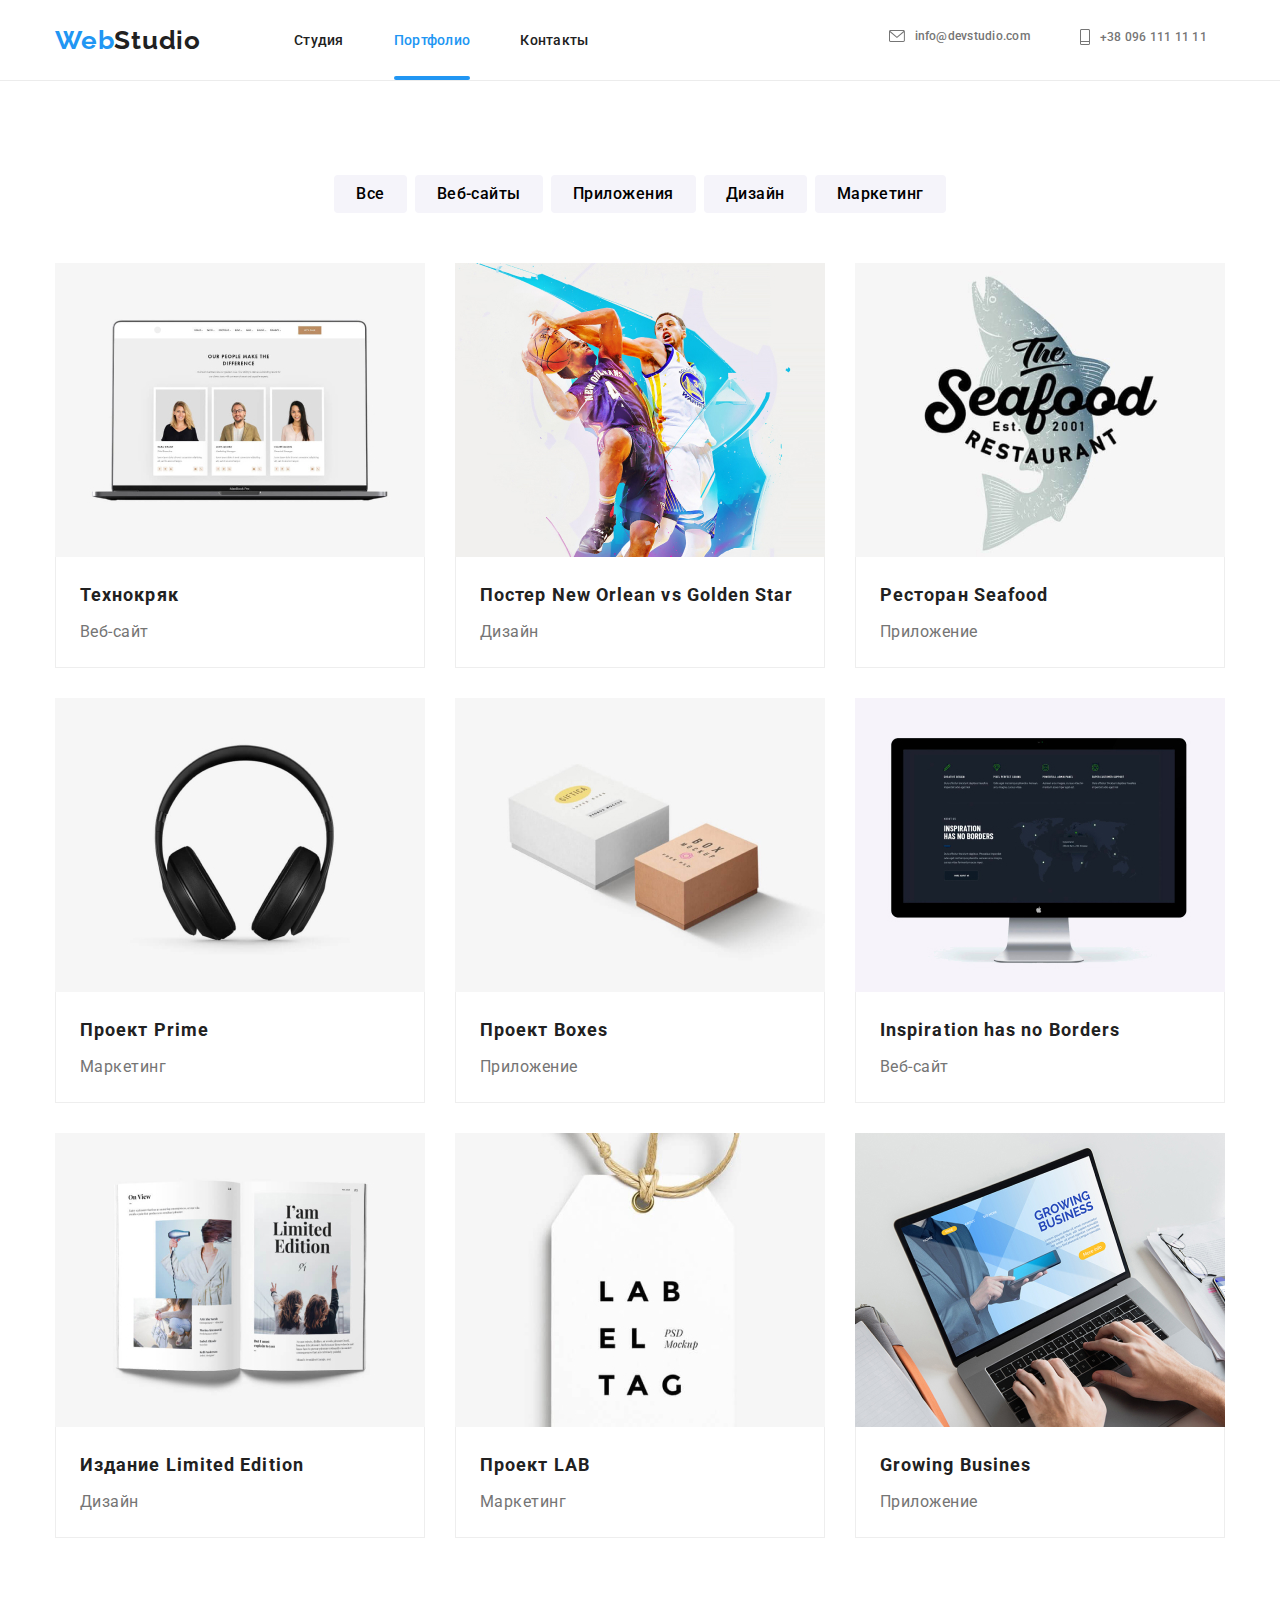
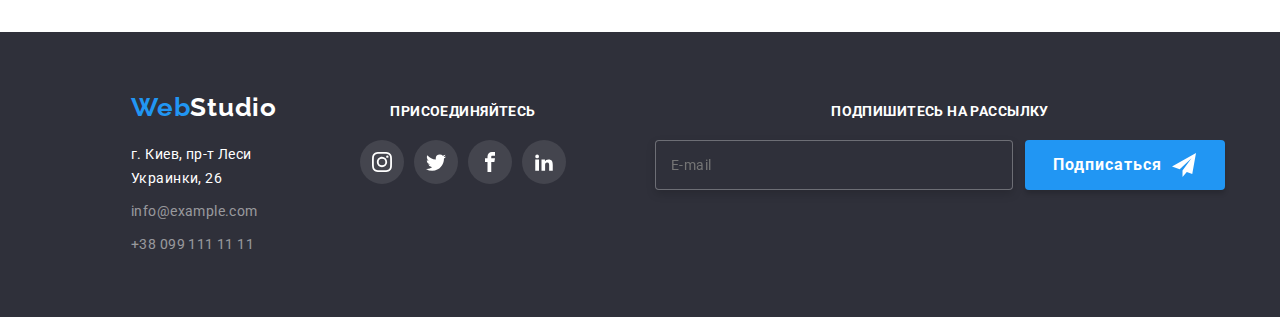
==== portfolio.html @ 873322f4 "2" ====
<!DOCTYPE html>
<html lang="ru">
  <head>
    <meta charset="UTF-8" />
    <meta name="viewport" content="width=device-width, initial-scale=1.0" />
    <title>Cтудия Портфолио</title>
    <link rel="preconnect" href="https://fonts.googleapis.com" />
    <link rel="preconnect" href="https://fonts.gstatic.com" crossorigin />
    <link
      rel="stylesheet"
      href="https://cdnjs.cloudflare.com/ajax/libs/modern-normalize/1.0.0/modern-normalize.min.css"
    />
    <link
      href="https://fonts.googleapis.com/css2?family=Raleway:wght@600;700;800&family=Roboto:wght@400;500;700;900&display=swap"
      rel="stylesheet"
    />
    <link
      rel="stylesheet"
      href="https://cdnjs.cloudflare.com/ajax/libs/modern-normalize/1.0.0/modern-normalize.min.css"
    />
    <link rel="stylesheet" href="./css/main.min.css" />
  </head>

  <body>
    <!-- Логотип -->
    <header class="header">
      <div class="container nav">
        <a href="./12index.html" class="logo logo--right">Web<span class="logo__header-color">Studio</span></a>
        <nav class="nav">
          <ul class="nav list">
            <li class="nav__item">
              <a href="./index.html" class="nav__info">Студия</a>
            </li>
            <li class="nav__item">
              <a href="./portfolio.html" class="active nav__info">Портфолио</a>
            </li>
            <li class="nav__item">
              <a href="#contacts" class="nav__info">Контакты</a>
            </li>
          </ul>
        </nav>
        <ul class="heder-contacts list">
          <li class="heder-contacts__link">
            <a href="mailto:info@devstudio.com" class="heder-contacts__mail">
              <svg class="heder-contacts__icon heder-contacts__icon--smal-mail">
               <use href="./images/icons-sprite.svg#icon-email"></use>
              </svg>info@devstudio.com
            </a>
          </li>
          <li class="heder-contacts__link">
            <a href="tel:+380961111111" class="heder-contacts__tel">
              <svg class="heder-contacts__icon heder-contacts__icon--smal-tel">
                <use href="./images/icons-sprite.svg#icon-mobile"></use>
              </svg>+38 096 111 11 11
            </a>
          </li>
        </ul>
      </div>
    </header>

    <main>
      <!-- Кнопки портфолио фильтр -->
      <!-- <section class="section"> -->
        <div class="container section">
          <ul class="list menu menu--bottom">
            <li class="item menu__filtr">
              <button class="menu__link" type="button">Все</button>
            </li>
            <li class="item menu__filtr">
              <button class="menu__link" type="button">Веб-сайты</button>
            </li>
            <li class="item menu__filtr">
              <button class="menu__link" type="button">Приложения</button>
            </li>
            <li class="item menu__filtr">
              <button class="menu__link" type="button">Дизайн</button>
            </li>
            <li class="item menu__filtr">
              <button class="menu__link" type="button">Маркетинг</button>
            </li>
          </ul>

          <!-- Портфолио -->
          <h1 class="visually-hidden">Портфолио</h1>

          <ul class="job-list list">
             <li class="job-project">
              <a href="" class="projekt-link">
                <div class="projekt-img">
                  <img class="projekt-img__pic"
                    src="./images/tehnokrjak-website.jpg"
                    alt="Технокряк"/>
                  <p class="projekt-text">
                    Ресурс предлагает комплексные предложения с разным уровнем функционала и
                    сервисов. Все это позволит посетителю получить исчерпывающие сведения о компании
                    или частном лице.
                  </p>
                </div>
                <div class="job-project-box job-project-box--height">
                  <h2 class="job-result">Технокряк</h2>
                  <p class="job-title">Веб-сайт</p>
                </div>
              </a>
            </li>
            <li class="job-project">
              <a href="" class="projekt-link">
                <div class="projekt-img">
                  <img class="projekt-img__pic"
                    src="./images/poster-new-orlean-design.jpg"
                    alt="New Orlean vs Golden Star"/>
                  <p class="projekt-text">
                    Ресурс предлагает комплексные предложения с разным уровнем функционала и
                    сервисов. Все это позволит посетителю получить исчерпывающие сведения о компании
                    или частном лице.
                  </p>
                </div>
                <div class="job-project-box">
                  <h2 class="job-result">Постер New Orlean vs Golden Star</h2>
                  <p class="job-title">Дизайн</p>
                </div>
              </a>
            </li>
            <li class="job-project">
              <a href="" class="projekt-link">
                <div class="projekt-img">
                  <img class="projekt-img__pic"
                    src="./images/restoraunt-seafood-prilojenije.jpg"
                    alt="New Orlean vs Golden Star"/>
                  <p class="projekt-text">
                    Ресурс предлагает комплексные предложения с разным уровнем функционала и
                    сервисов. Все это позволит посетителю получить исчерпывающие сведения о компании
                    или частном лице.
                  </p>
                </div>
                <div class="job-project-box">
                  <h2 class="job-result">Ресторан Seafood</h2>
                  <p class="job-title">Приложение</p>
                </div>
              </a>
            </li>
            <li class="job-project">
              <a href="" class="projekt-link">
                <div class="projekt-img">
                  <img class="projekt-img__pic"
                    src="./images/projekt-prime-website.jpg"
                    alt="Prime"/>
                  <p class="projekt-text">
                    Ресурс предлагает комплексные предложения с разным уровнем функционала и
                    сервисов. Все это позволит посетителю получить исчерпывающие сведения о компании
                    или частном лице.
                  </p>
                </div>
                <div class="job-project-box">
                  <h2 class="job-result">Проект Prime</h2>
                  <p class="job-title">Маркетинг</p>
                </div>
              </a>
            </li>
            <li class="job-project">
              <a href="" class="projekt-link">
                <div class="projekt-img">
                  <img class="projekt-img__pic"
                    src="./images/projekt-boxes-prilojenije.jpg"
                    alt="Boxes"/>
                  <p class="projekt-text">
                    Ресурс предлагает комплексные предложения с разным уровнем функционала и
                    сервисов. Все это позволит посетителю получить исчерпывающие сведения о компании
                    или частном лице.
                  </p>
                </div>
                <div class="job-project-box">
                  <h2 class="job-result">Проект Boxes</h2>
                  <p class="job-title">Приложение</p>
                </div>
              </a>
            </li>
            <li class="job-project">
              <a href="" class="projekt-link">
                <div class="projekt-img">
                  <img class="projekt-img__pic"
                    src="./images/inspiration-website.jpg"
                    alt="Inspiration has no Borders"/>
                  <p class="projekt-text">
                    Ресурс предлагает комплексные предложения с разным уровнем функционала и
                    сервисов. Все это позволит посетителю получить исчерпывающие сведения о компании
                    или частном лице.
                  </p>
                </div>
                <div class="job-project-box">
                  <h2 class="job-result">Inspiration has no Borders</h2>
                  <p class="job-title">Веб-сайт</p>
                </div>
              </a>
            </li>
            <li class="job-project">
              <a href="" class="projekt-link">
                <div class="projekt-img">
                  <img class="projekt-img__pic"
                    src="./images/limited-edition-design.jpg"
                    alt="Limited Edition"/>
                  <p class="projekt-text">
                    Ресурс предлагает комплексные предложения с разным уровнем функционала и
                    сервисов. Все это позволит посетителю получить исчерпывающие сведения о компании
                    или частном лице.
                  </p>
                </div>
                <div class="job-project-box">
                  <h2 class="job-result">Издание Limited Edition</h2>
                  <p class="job-title">Дизайн</p>
                </div>
              </a>
            </li>
            <li class="job-project">
              <a href="" class="projekt-link">
                <div class="projekt-img">
                  <img class="projekt-img__pic"
                    src="./images/projekt-lab-marketing.jpg"
                    alt="LAB"/>
                  <p class="projekt-text">
                    Ресурс предлагает комплексные предложения с разным уровнем функционала и
                    сервисов. Все это позволит посетителю получить исчерпывающие сведения о компании
                    или частном лице.
                  </p>
                </div>
                <div class="job-project-box">
                  <h2 class="job-result">Проект LAB</h2>
                  <p class="job-title">Маркетинг</p>
                </div>
              </a>
            </li>
            <li class="job-project">
              <a href="" class="projekt-link">
                <div class="projekt-img">
                  <img class="projekt-img__pic"
                    src="./images/growing-business-prilojenije.jpg"
                    alt="Growing Busines"/>
                  <p class="projekt-text">
                    Ресурс предлагает комплексные предложения с разным уровнем функционала и
                    сервисов. Все это позволит посетителю получить исчерпывающие сведения о компании
                    или частном лице.
                  </p>
                </div>
                <div class="job-project-box">
                  <h2 class="job-result">Growing Busines</h2>
                  <p class="job-title">Приложение</p>
                </div>
              </a>
            </li>
          </ul>
        </div>
      </section>
    </main>

    <!-- footer -->

    <footer class="containe grafit">

      <div class="container flex">
        <div class="footer__contacts--right">
          <a class="logo logo--bottom" href="./12index.html">Web<span class="logo__footer-color">Studio</span></a>
          <address id="contacts">
            <ul class="footer__contacts-block list">
              <li class="footer__contacts-list">
                <a
                  href="https://goo.gl/maps/5vLrTGRrTv6c7Xk37"
                  target="_blank" rel="noopener noreferrer" class="footer__contacts-adress"
                  >г. Киев, пр-т Леси Украинки, 26
                </a>
              </li>
              <li class="footer__contacts-list">
                <a href="mailto:info@example.com" class="footer__contacts-link">info@example.com</a>
              </li>

              <li class="footer__contacts-list">
                <a href="tel:+380991111111" class="footer__contacts-link">+38 099 111 11 11</a>
              </li>
            </ul>
          </address>
        </div>

        <div class="footer-soclink">
          <p class="footer-title">присоединяйтесь</p>
          <ul class="footer-soc-list list">
            <li class="footer-soc-item">
              <a class="footer-soc-link link" href="">
                <svg class="footer-icon" width="20" height="20">
                  <use href="./images/symbol-defs.svg#icon-instagram"></use>
                </svg>
              </a>
            </li>
            <li class="footer-soc-item">
              <a class="footer-soc-link link" href="">
                <svg class="footer-icon" width="20" height="20">
                  <use href="./images/symbol-defs.svg#icon-twitter"></use>
                </svg>
              </a>
            </li>
            <li class="footer-soc-item">
              <a class="footer-soc-link link" href="">
                <svg class="footer-icon" width="20" height="20">
                  <use href="./images/symbol-defs.svg#icon-facebook"></use>
                </svg>
              </a>
            </li>
            <li class="footer-soc-item">
              <a class="footer-soc-link link" href="">
                <svg class="footer-icon" width="20" height="20">
                  <use href="./images/symbol-defs.svg#icon-linkedin2"></use>
                </svg>
              </a>
            </li>
          </ul>
        </div>

        <div class="footer-form">
          <p class="footer-title">ПОДПИШИТЕСЬ Нa РАССЫЛКУ</p>
          <div class="btn-send">
            <form class="">
              <label class="form-field">
                <input class="input" type="email" name="email" placeholder="E-mail" required />
              </label>
            </form>
            <button class="button-send" type="submit">
              Подписаться
              <svg class="button-icon-send" width="24" height="24">
                <use href="./images/symbol-defs.svg#icon-shere" />
              </svg>
            </button>
          </div>
        </div>
      </div>
    </footer>
  </body>
</html>
---- css/main.min.css ----
*,*::before,*::after{-webkit-box-sizing:border-box;box-sizing:border-box}:root{--card-team-gap: 30px;--card-projects-gap: 30px;--main-brand-color: #2196f3;--sekond-brand-color: #212121;--main-body-color: #ffffff;--buttom-second-color: #188ce8;--text-main-color: #2f303a;--text-sekond-color: #757575;--background-second-color: #f5f4fa;--background: #e5e5e5;--icons-first-color: #afb1b8;--e-adress-color: rgba(225, 225, 225, 0.6)}body{font-family:Roboto,sans-serif;color:var(--sekond-brand-color);background-color:var(--main-body-color);font-size:14px;letter-spacing:.03em}.list{list-style:none;margin:0;padding-left:0px}.link{text-decoration:none;padding:0px}h1,h2,h3,h4,h5,p{margin:0}ul,ol{margin:0;padding-left:0}img{display:block;height:auto}a{text-decoration:none}.visually-hidden{position:absolute;width:1px;height:1px;margin:-1px;border:0;padding:0;white-space:nowrap;-webkit-clip-path:inset(100%);clip-path:inset(100%);clip:rect(0 0 0 0);overflow:hidden}.container{width:100%;margin-left:auto;margin-right:auto;padding:0 15px}@media screen and (max-width: 479px){.container{max-width:400px}}@media screen and (min-width: 480px){.container{max-width:480px}}@media screen and (min-width: 768px){.container{max-width:768px}}@media screen and (min-width: 1200px){.container{max-width:1200px}}.section{margin:0 auto}@media screen and (max-width: 1199px){.section{padding-top:60px;padding-bottom:60px}}@media screen and (min-width: 1200px){.section{padding-top:94px;padding-bottom:94px}}.header{padding-top:25px;padding-bottom:24px;border-bottom:1px solid #ececec}@media screen and (max-width: 767px){.header{display:none}}@media screen and (min-width: 768px){.header{padding-top:21px;padding-bottom:21px}}@media screen and (min-width: 1200px){.header{padding-top:25px;padding-bottom:24px}}.logo{display:block;font-family:"Raleway";text-decoration:none;font-weight:700;font-size:26px;line-height:1.19;letter-spacing:.03em;color:var(--main-brand-color)}@media screen and (max-width: 760px){.logo{display:-webkit-box;display:-ms-flexbox;display:flex;-webkit-box-pack:center;-ms-flex-pack:center;justify-content:center}}.logo--bottom{margin-bottom:20px}.logo__footer-color{color:var(--main-body-color)}@media screen and (min-width: 768px){.logo--right{margin-right:86px}}@media screen and (min-width: 1200px){.logo--right{margin-right:93px}}.logo__header-color{color:var(--sekond-brand-color)}.nav{display:-webkit-box;display:-ms-flexbox;display:flex;-webkit-box-align:center;-ms-flex-align:center;align-items:center}.nav__item{margin-right:50px}.nav__item:last-child{margin-right:0px}.nav__info{position:relative;font-weight:500;line-height:1.14;letter-spacing:.02em;color:var(--sekond-brand-color);-webkit-transition-property:color;transition-property:color;-webkit-transition-duration:250ms;transition-duration:250ms;-webkit-transition-timing-function:cubic-bezier(0.4, 0, 0.2, 1);transition-timing-function:cubic-bezier(0.4, 0, 0.2, 1)}.nav__info:hover,.nav__info:focus{color:var(--main-brand-color)}.active::after{content:"";position:absolute;left:0;bottom:-32px;width:100%;height:4px;border-radius:2px;background-color:var(--main-brand-color)}.active{color:var(--main-brand-color)}.heder-contacts{display:-webkit-box;display:-ms-flexbox;display:flex}@media screen and (min-width: 768px){.heder-contacts{-ms-flex-wrap:wrap;flex-wrap:wrap;margin-left:74px}}@media screen and (min-width: 1200px){.heder-contacts{-ms-flex-wrap:nowrap;flex-wrap:nowrap;margin-left:300px}}.heder-contacts__mail,.heder-contacts__tel{display:-webkit-box;display:-ms-flexbox;display:flex;-webkit-box-align:center;-ms-flex-align:center;align-items:center;font-family:"Roboto";font-style:normal;font-weight:500;letter-spacing:.02em;color:var(--text-sekond-color);-webkit-transition-property:color;transition-property:color;-webkit-transition-duration:250ms;transition-duration:250ms;-webkit-transition-timing-function:cubic-bezier(0.4, 0, 0.2, 1);transition-timing-function:cubic-bezier(0.4, 0, 0.2, 1)}@media screen and (min-width: 768px){.heder-contacts__mail,.heder-contacts__tel{font-weight:500;font-size:12px;line-height:1.17;letter-spacing:.02em}}.heder-contacts__mail:hover,.heder-contacts__mail:hover,.heder-contacts__tel:hover,.heder-contacts__tel:hover{color:var(--main-brand-color)}@media screen and (min-width: 768px){.heder-contacts__mail{padding-bottom:9px}}@media screen and (min-width: 1200px){.heder-contacts__link+.heder-contacts__link{margin-left:50px}}.heder-contacts__icon{fill:currentColor}@media screen and (min-width: 768px){.heder-contacts__icon{margin-right:8px}}@media screen and (min-width: 1200px){.heder-contacts__icon{margin-right:10px}}.heder-contacts__icon:hover{fill:currentColor}@media screen and (min-width: 768px){.heder-contacts__icon--smal-tel{width:10px;height:14px}}@media screen and (min-width: 1200px){.heder-contacts__icon--smal-tel{width:10px;height:16px}}@media screen and (min-width: 768px){.heder-contacts__icon--smal-mail{width:12px;height:10px}}@media screen and (min-width: 1200px){.heder-contacts__icon--smal-mail{width:16px;height:12px}}.market{background-color:var(--text-main-color);padding-top:200px;padding-bottom:200px}.wrapper{margin-left:auto;margin-right:auto;background-image:-webkit-gradient(linear, left top, right top, from(rgba(47, 48, 58, 0.4)), to(rgba(47, 48, 58, 0.4))),url(../images/idias\ for\ bisenes.jpg);background-image:linear-gradient(to right, rgba(47, 48, 58, 0.4), rgba(47, 48, 58, 0.4)),url(../images/idias\ for\ bisenes.jpg);background-repeat:no-repeat;background-position:center;background-size:cover;max-width:1600px;height:600px}.solution{text-align:center;width:696px;margin:0px auto;font-family:"Roboto";font-weight:900;font-size:44px;line-height:1.36;letter-spacing:.06em;text-transform:uppercase;color:var(--main-body-color)}.order{display:block;margin:0 auto;padding:10px 32px 10px 32px;margin-top:30px;background:var(--main-brand-color);-webkit-box-shadow:0px 4px 4px rgba(0,0,0,.15);box-shadow:0px 4px 4px rgba(0,0,0,.15);border:0;border-radius:4px;font-family:"Roboto";font-weight:700;font-size:16px;line-height:1.88;text-align:center;letter-spacing:.06em;color:var(--main-body-color);cursor:pointer}.order:hover{background-color:var(--buttom-second-color)}.order:focus{cursor:progress}.feature{display:-webkit-box;display:-ms-flexbox;display:flex;-webkit-box-pack:center;-ms-flex-pack:center;justify-content:center;-webkit-box-align:center;-ms-flex-align:center;align-items:center;width:100%;height:120px;background-color:var(--background-second-color);border-radius:4px}.feature--bottom{margin-bottom:30px}.fors{display:-webkit-box;display:-ms-flexbox;display:flex;gap:30px}.fors__list{max-width:270px}.fors__skils{font-family:"Roboto";font-size:14px;font-weight:700;letter-spacing:.03em;text-transform:uppercase;color:var(--sekond-brand-color)}.fors__skils--bottom{margin:0 0 10px 0}.fors__deskr{font-family:"Roboto";font-style:normal;font-weight:400;line-height:1.71;letter-spacing:.03em;color:var(--text-sekond-color);margin:0}.work{padding-top:0px}.picture{display:-webkit-box;display:-ms-flexbox;display:flex}.picture__box{position:relative}.picture__box--end{margin-right:30px}.picture__box--end:last-child{margin-right:0px}.picture__text{display:-webkit-box;display:-ms-flexbox;display:flex;-webkit-box-pack:center;-ms-flex-pack:center;justify-content:center;-webkit-box-align:center;-ms-flex-align:center;align-items:center;position:absolute;width:100%;height:70px;bottom:0;font-weight:700;text-transform:uppercase;color:var(--main-body-color);background:rgba(47,48,58,.8)}.mishion{font-family:"Roboto";font-weight:700;font-size:36px;line-height:1.16;text-align:center;letter-spacing:.03em;color:var(--sekond-brand-color)}.mishion--bottom{margin-bottom:50px}.team{background-color:var(--background-second-color)}.team-box{display:-webkit-box;display:-ms-flexbox;display:flex;-webkit-box-pack:center;-ms-flex-pack:center;justify-content:center}.team-box__unit{-ms-flex-preferred-size:calc(25% - var(--card-team-gap));flex-basis:calc(25% - var(--card-team-gap));margin-left:var(--card-team-gap)}.team-box__unit{background:var(--main-body-color);-webkit-box-shadow:0px 1px 3px rgba(0,0,0,.12),0px 1px 1px rgba(0,0,0,.14),0px 2px 1px rgba(0,0,0,.2);box-shadow:0px 1px 3px rgba(0,0,0,.12),0px 1px 1px rgba(0,0,0,.14),0px 2px 1px rgba(0,0,0,.2);border-radius:0px 0px 4px 4px;overflow:hidden}.team-box__unit:first-child{margin-left:0px}.personal{padding:30px 0}.personal__soname{text-align:center;font-family:"Roboto";font-weight:500;font-size:16px;line-height:1.19;letter-spacing:.03em;color:var(--sekond-brand-color)}.personal__job{text-align:center;font-family:"Roboto";font-weight:400;font-size:16px;line-height:1.19;letter-spacing:.03em;color:var(--text-sekond-color)}.personal__job--top{margin-top:10px}.soshial{display:-webkit-box;display:-ms-flexbox;display:flex;-webkit-box-align:center;-ms-flex-align:center;align-items:center;-webkit-box-pack:center;-ms-flex-pack:center;justify-content:center}.soshial--top{margin-top:16px}.soshial__list{margin-right:10px}.soshial__list:last-child{margin-right:0px}.soshial__links{display:-webkit-box;display:-ms-flexbox;display:flex;-webkit-box-align:center;-ms-flex-align:center;align-items:center;-webkit-box-pack:center;-ms-flex-pack:center;justify-content:center;width:44px;height:44px;border-radius:50%;color:var(--icons-first-color);-webkit-transition-property:background-color,color;transition-property:background-color,color;-webkit-transition-duration:250ms;transition-duration:250ms;-webkit-transition-timing-function:cubic-bezier(0.4, 0, 0.2, 1);transition-timing-function:cubic-bezier(0.4, 0, 0.2, 1)}.soshial__links:hover,.soshial__links:focus{background-color:var(--buttom-second-color);color:var(--main-body-color)}.soshial__icons{fill:currentColor}.soshial__icons:hover,.soshial__icons:focus{fill:currentColor}.klients{display:-webkit-box;display:-ms-flexbox;display:flex;-webkit-box-pack:center;-ms-flex-pack:center;justify-content:center;margin-left:auto;margin-right:auto}.klients__list{margin-right:30px}.klients__list:last-child{margin-right:0px}.klients__link{display:-webkit-box;display:-ms-flexbox;display:flex;-webkit-box-pack:center;-ms-flex-pack:center;justify-content:center;-webkit-box-align:center;-ms-flex-align:center;align-items:center;width:170px;height:92px;color:var(--icons-first-color);border:1px solid var(--icons-first-color);border-radius:4px;-webkit-transition-property:border-color,color;transition-property:border-color,color;-webkit-transition-duration:250ms;transition-duration:250ms;-webkit-transition-timing-function:cubic-bezier(0.4, 0, 0.2, 1);transition-timing-function:cubic-bezier(0.4, 0, 0.2, 1)}.klients__link:hover,.klients__link:focus{color:var(--main-brand-color);border-color:var(--main-brand-color)}.klients__icon{fill:currentColor}.grafit{background-color:var(--text-main-color);padding:60px 0}.flex{display:-webkit-box;display:-ms-flexbox;display:flex}@media screen and (max-width: 767px){.flex{margin:auto;-webkit-box-pack:center;-ms-flex-pack:center;justify-content:center;-webkit-box-orient:vertical;-webkit-box-direction:normal;-ms-flex-direction:column;flex-direction:column;-webkit-box-align:center;-ms-flex-align:center;align-items:center}}@media screen and (min-width: 768px){.flex{-ms-flex-wrap:wrap;flex-wrap:wrap;-webkit-box-pack:justify;-ms-flex-pack:justify;justify-content:space-between;-webkit-box-align:baseline;-ms-flex-align:baseline;align-items:baseline}}@media screen and (min-width: 1200px){.flex{-ms-flex-wrap:nowrap;flex-wrap:nowrap;-webkit-box-align:baseline;-ms-flex-align:baseline;align-items:baseline;-webkit-box-pack:start;-ms-flex-pack:start;justify-content:flex-start}}.footer__contacts--right{display:block}@media screen and (min-width: 768px){.footer__contacts--right{margin-left:76px}}@media screen and (min-width: 1200px){.footer__contacts--right{margin-right:70px}}.footer__contacts-block{display:-webkit-box;display:-ms-flexbox;display:flex;-webkit-box-orient:vertical;-webkit-box-direction:normal;-ms-flex-direction:column;flex-direction:column;-ms-flex-wrap:wrap;flex-wrap:wrap;gap:9px}@media screen and (max-width: 760px){.footer__contacts-block{margin-bottom:60px}}@media screen and (max-width: 1199px){.footer__contacts-list{margin-right:auto;margin-left:auto}}.footer__contacts-list:last-child{margin-bottom:0}.footer__contacts-adress{font-style:normal;line-height:1.71;letter-spacing:.03em;color:var(--main-body-color);-webkit-transition-property:color;transition-property:color;-webkit-transition-duration:250ms;transition-duration:250ms;-webkit-transition-timing-function:cubic-bezier(0.4, 0, 0.2, 1);transition-timing-function:cubic-bezier(0.4, 0, 0.2, 1)}.footer__contacts-link{color:var(--e-adress-color);font-style:normal;line-height:1.71;letter-spacing:.03em;-webkit-transition-property:color;transition-property:color;-webkit-transition-duration:250ms;transition-duration:250ms;-webkit-transition-timing-function:cubic-bezier(0.4, 0, 0.2, 1);transition-timing-function:cubic-bezier(0.4, 0, 0.2, 1)}.footer__contacts-adress:hover,.footer__contacts-link:hover,.footer__contacts-link:focus,.footer__contacts-adress:focus{color:var(--main-brand-color)}@media screen and (min-width: 768px){.footer-soclink{margin-right:89px}}@media screen and (max-width: 1199px){.footer-soclink{display:-webkit-box;display:-ms-flexbox;display:flex;-webkit-box-orient:vertical;-webkit-box-direction:normal;-ms-flex-direction:column;flex-direction:column;-webkit-box-align:center;-ms-flex-align:center;align-items:center;-webkit-box-pack:center;-ms-flex-pack:center;justify-content:center}}.footer-title{margin-bottom:20px;font-family:"Roboto";font-style:normal;font-weight:700;font-size:14px;line-height:1.14;letter-spacing:.03em;text-transform:uppercase;color:var(--main-body-color);text-align:center;font-family:"Roboto";font-style:normal;font-weight:700;font-size:14px;line-height:1.14;letter-spacing:.03em;text-transform:uppercase;color:var(--main-body-color)}@media screen and (max-width: 1199px){.footer-title{text-align:center}}.footer-soc-link{display:-webkit-box;display:-ms-flexbox;display:flex;width:44px;height:44px;-webkit-box-pack:center;-ms-flex-pack:center;justify-content:center;-webkit-box-align:center;-ms-flex-align:center;align-items:center;border-radius:50%;color:var(--main-body-color);background:rgba(255,255,255,.1);-webkit-transition-property:background-color;transition-property:background-color;-webkit-transition-duration:250ms;transition-duration:250ms;-webkit-transition-timing-function:cubic-bezier(0.4, 0, 0.2, 1);transition-timing-function:cubic-bezier(0.4, 0, 0.2, 1)}.footer-soc-link:hover,.footer-soc-link:focus{background-color:var(--main-brand-color)}.footer-soc-list{display:-webkit-box;display:-ms-flexbox;display:flex;margin-left:auto}.footer-soc-list .footer-soc-item+.footer-soc-item{margin-left:10px}.footer-icon{fill:currentColor}.footer-form{display:inline-block;-webkit-box-pack:end;-ms-flex-pack:end;justify-content:end}@media screen and (min-width: 768px){.footer-form{margin-left:auto;margin-right:auto}}@media screen and (max-width: 1199px){.footer-form{margin-top:60px}}@media screen and (min-width: 1200px){.footer-form{margin-left:auto;margin-right:0px}}.form-field{color:var(--main-body-color);background:var(--text-main-color);-webkit-user-select:none;-moz-user-select:none;-ms-user-select:none;user-select:none}.input{height:50px;width:358px;padding:15px;letter-spacing:.03em;background:var(--text-main-color);color:var(---main-btn-color);border:1px solid rgba(255,255,255,.3);-webkit-filter:drop-shadow(0px 4px 4px rgba(0, 0, 0, 0.15));filter:drop-shadow(0px 4px 4px rgba(0, 0, 0, 0.15));border-radius:4px;-webkit-transition-property:border-color;transition-property:border-color;-webkit-transition-duration:250ms;transition-duration:250ms;-webkit-transition-timing-function:cubic-bezier(0.4, 0, 0.2, 1);transition-timing-function:cubic-bezier(0.4, 0, 0.2, 1)}.input:hover,.input:focus-within{outline:none;border-color:var(--buttom-second-color)}@media screen and (max-width: 1199px){.btn-send{display:-webkit-box;display:-ms-flexbox;display:flex;-webkit-box-orient:vertical;-webkit-box-direction:normal;-ms-flex-direction:column;flex-direction:column;-webkit-box-pack:center;-ms-flex-pack:center;justify-content:center;-webkit-box-align:center;-ms-flex-align:center;align-items:center}}@media screen and (min-width: 1200px){.btn-send{display:-webkit-box;display:-ms-flexbox;display:flex;-webkit-box-align:end;-ms-flex-align:end;align-items:flex-end}}.button-send{padding:0;width:200px;height:50px;font-weight:700;font-size:16px;line-height:1.88;display:-webkit-box;display:-ms-flexbox;display:flex;-webkit-box-pack:end;-ms-flex-pack:end;justify-content:flex-end;-webkit-box-align:center;-ms-flex-align:center;align-items:center;text-align:center;border:0;border-radius:4px;letter-spacing:.06em;background-color:var(--main-brand-color);color:var(--main-body-color);-webkit-box-shadow:0px 4px 4px rgba(0,0,0,.15);box-shadow:0px 4px 4px rgba(0,0,0,.15);-webkit-transition-property:background-color;transition-property:background-color;-webkit-transition-duration:250ms;transition-duration:250ms;-webkit-transition-timing-function:cubic-bezier(0.4, 0, 0.2, 1);transition-timing-function:cubic-bezier(0.4, 0, 0.2, 1);cursor:pointer}@media screen and (max-width: 1199px){.button-send{margin-top:20px}}@media screen and (min-width: 1200px){.button-send{margin-left:12px}}.button-icon-send{margin-right:29px;margin-left:10px;cursor:pointer}.button-send:hover,.button-send:focus{background-color:var(--buttom-second-color)}.menu{display:-webkit-box;display:-ms-flexbox;display:flex;-ms-flex-wrap:wrap;flex-wrap:wrap;gap:8px}@media screen and (min-width: 480px){.menu{-webkit-box-pack:start;-ms-flex-pack:start;justify-content:flex-start}}@media screen and (min-width: 768px){.menu{-webkit-box-pack:center;-ms-flex-pack:center;justify-content:center}}@media screen and (min-width: 1200px){.menu{-webkit-box-pack:center;-ms-flex-pack:center;justify-content:center}}@media screen and (max-width: 479px){.menu--bottom{margin-bottom:30px}}@media screen and (min-width: 480px){.menu--bottom{margin-bottom:40px}}@media screen and (min-width: 768px){.menu--bottom{margin-bottom:30px}}@media screen and (min-width: 1200px){.menu--bottom{margin-bottom:50px}}.menu__link{padding:6px 22px;border-radius:4px;border:0;font-family:"Roboto";font-style:normal;font-weight:500;font-size:16px;line-height:1.63;letter-spacing:.03em;background-color:var(--background-second-color);-webkit-transition-property:background-color,color,-webkit-box-shadow;transition-property:background-color,color,-webkit-box-shadow;transition-property:background-color,color,box-shadow;transition-property:background-color,color,box-shadow,-webkit-box-shadow;-webkit-transition-duration:250ms;transition-duration:250ms;-webkit-transition-timing-function:cubic-bezier(0.4, 0, 0.2, 1);transition-timing-function:cubic-bezier(0.4, 0, 0.2, 1);cursor:pointer}.menu__link:hover,.menu__link:focus{background:var(--main-brand-color);color:var(--main-body-color);-webkit-box-shadow:0px 3px 1px rgba(0,0,0,.1),0px 1px 2px rgba(0,0,0,.08),0px 2px 2px rgba(0,0,0,.12);box-shadow:0px 3px 1px rgba(0,0,0,.1),0px 1px 2px rgba(0,0,0,.08),0px 2px 2px rgba(0,0,0,.12)}.job-list{position:relative;display:-webkit-box;display:-ms-flexbox;display:flex;-ms-flex-wrap:wrap;flex-wrap:wrap;gap:30px}@media screen and (min-width: 480px){.job-list{-webkit-box-pack:center;-ms-flex-pack:center;justify-content:center}}@media screen and (min-width: 768px){.job-list{-webkit-box-pack:start;-ms-flex-pack:start;justify-content:flex-start;-webkit-box-align:start;-ms-flex-align:start;align-items:flex-start}}.job-project{position:relative;cursor:pointer}.projekt-link{display:block}.projekt-link:hover,.projekt-link:focus{-webkit-box-shadow:0px 1px 1px rgba(0,0,0,.12),0px 4px 4px rgba(0,0,0,.06),1px 4px 6px rgba(0,0,0,.16);box-shadow:0px 1px 1px rgba(0,0,0,.12),0px 4px 4px rgba(0,0,0,.06),1px 4px 6px rgba(0,0,0,.16)}.projekt-link:hover .projekt-text,.projekt-link:focus .projekt-text{-webkit-transform:translateY(0);transform:translateY(0)}.projekt-img{position:relative;overflow:hidden}@media screen and (min-width: 480px){.projekt-img__pic{width:450px;height:294px}}@media screen and (min-width: 768px){.projekt-img__pic{width:354px;height:294px}}@media screen and (min-width: 1200px){.projekt-img__pic{width:370px;height:294px}}.projekt-text{position:absolute;top:0;background-color:rgba(33,150,243,.9);padding:63px 24px;-webkit-transform:translateY(100%);transform:translateY(100%);-webkit-transition:-webkit-transform 250ms cubic-bezier(0.4, 0, 0.2, 1);transition:-webkit-transform 250ms cubic-bezier(0.4, 0, 0.2, 1);transition:transform 250ms cubic-bezier(0.4, 0, 0.2, 1);transition:transform 250ms cubic-bezier(0.4, 0, 0.2, 1), -webkit-transform 250ms cubic-bezier(0.4, 0, 0.2, 1);font-weight:400;font-size:18px;line-height:1.56;letter-spacing:.03em;color:var(--main-body-color)}@media screen and (min-width: 480px){.projekt-text{-webkit-transform:translateY(111%);transform:translateY(111%)}}.job-project-box{padding:20px 24px 20px 24px;border-left:1px solid #eee;border-right:1px solid #eee;border-bottom:1px solid #eee}@media screen and (min-width: 480px){.job-project-box{width:450px}}@media screen and (min-width: 768px){.job-project-box{width:354px}}@media screen and (min-width: 1200px){.job-project-box{width:370px}}@media screen and (min-width: 768px){.job-project-box--height{height:147px}}@media screen and (min-width: 1200px){.job-project-box--height{height:100%}}.job-result{margin-bottom:4px;font-family:"Roboto";font-weight:700;font-size:18px;line-height:2;color:var(--sekond-brand-color);letter-spacing:.06em}.job-title{font-family:"Roboto";font-weight:400;font-size:16px;line-height:1.88;letter-spacing:.03em;color:var(--text-sekond-color)}.backdrop{position:fixed;top:0;left:0;width:100%;height:100%;background-color:rgba(0,0,0,.2);-webkit-transition:opacity 250ms cubic-bezier(0.4, 0, 0.2, 1),visibility 250ms;transition:opacity 250ms cubic-bezier(0.4, 0, 0.2, 1),visibility 250ms}.modal{position:absolute;top:50%;left:50%;-webkit-transform:translate(-50%, -50%);transform:translate(-50%, -50%);width:528px;height:581px;background-color:var(--main-body-color);border-radius:4px;-webkit-box-shadow:0px 1px 3px rgba(0,0,0,.12),0px 1px 1px rgba(0,0,0,.14),0px 2px 1px rgba(0,0,0,.1);box-shadow:0px 1px 3px rgba(0,0,0,.12),0px 1px 1px rgba(0,0,0,.14),0px 2px 1px rgba(0,0,0,.1)}.modal-close-btn{position:absolute;top:8px;right:8px;display:-webkit-box;display:-ms-flexbox;display:flex;-webkit-box-align:center;-ms-flex-align:center;align-items:center;-webkit-box-pack:center;-ms-flex-pack:center;justify-content:center;padding:0;width:30px;height:30px;border-radius:50%;border:1px solid rgba(0,0,0,.1);color:#000;background-color:var(--main-body-color);-webkit-transition-property:fill;transition-property:fill;-webkit-transition-duration:250ms;transition-duration:250ms;-webkit-transition-timing-function:cubic-bezier(0.4, 0, 0.2, 1);transition-timing-function:cubic-bezier(0.4, 0, 0.2, 1)}.modal-close-btn:hover,.modal-close-btn:focus{cursor:pointer;fill:var(--buttom-second-color);-webkit-box-shadow:0px 1px 3px rgba(0,0,0,.12),0px 1px 1px rgba(0,0,0,.14),0px 2px 1px rgba(0,0,0,.2);box-shadow:0px 1px 3px rgba(0,0,0,.12),0px 1px 1px rgba(0,0,0,.14),0px 2px 1px rgba(0,0,0,.2)}.backdrop.is-hidden{opacity:0;pointer-events:none}.modal-form{display:-webkit-box;display:-ms-flexbox;display:flex;-webkit-box-orient:vertical;-webkit-box-direction:normal;-ms-flex-direction:column;flex-direction:column;-webkit-box-align:center;-ms-flex-align:center;align-items:center}.modal-form-deskr{margin:40px auto 12px auto;font-weight:700;font-size:20px;line-height:1.15;text-align:center;letter-spacing:.03em;color:var(--sekond-brand-color)}.modal-form-fild{position:relative;width:448px;display:-webkit-box;display:-ms-flexbox;display:flex;-webkit-box-orient:vertical;-webkit-box-direction:normal;-ms-flex-direction:column;flex-direction:column;margin-bottom:10px}.modal-form-coments{width:448px;height:138px;display:-webkit-box;display:-ms-flexbox;display:flex;-webkit-box-orient:vertical;-webkit-box-direction:normal;-ms-flex-direction:column;flex-direction:column;margin-bottom:0px}.modal-field-coments{resize:none;outline:none;height:120px;padding:12px 16px;background:var(--main-body-color);border:1px solid rgba(33,33,33,.2);border-radius:4px;-webkit-box-sizing:border-box;box-sizing:border-box;font-weight:400;font-size:14px;line-height:1.5;color:rgba(117,117,117,.5);-webkit-transition-property:border-color,fill;transition-property:border-color,fill;-webkit-transition-duration:250ms;transition-duration:250ms;-webkit-transition-timing-function:cubic-bezier(0.4, 0, 0.2, 1);transition-timing-function:cubic-bezier(0.4, 0, 0.2, 1)}.modal-field-coments:hover,.modal-field-coments:focus{border-color:var(--main-brand-color)}.modal-field-name{font-weight:400;font-size:12px;line-height:1.17;color:var(--text-sekond-color);margin-bottom:4px}.input-wrap{position:relative;width:448px}.modal-field-input{width:100%;margin:0;outline:none;background:var(--main-body-color);border:1px solid rgba(33,33,33,.2);border-radius:4px;height:40px;font-style:normal;font-weight:400;font-size:16px;line-height:1.5;color:var(--text-sekond-color);padding:14px 42px;-webkit-transition-property:border-color,fill;transition-property:border-color,fill;-webkit-transition-duration:250ms;transition-duration:250ms;-webkit-transition-timing-function:cubic-bezier(0.4, 0, 0.2, 1);transition-timing-function:cubic-bezier(0.4, 0, 0.2, 1)}.form-icon{fill:var(--text-main-color);position:absolute;top:14px;left:14px;-webkit-transition-property:fill;transition-property:fill;-webkit-transition-duration:250ms;transition-duration:250ms;-webkit-transition-timing-function:cubic-bezier(0.4, 0, 0.2, 1);transition-timing-function:cubic-bezier(0.4, 0, 0.2, 1)}.modal-field-input:focus-within+.form-icon,.modal-field-input:hover+.form-icon{fill:var(--main-brand-color)}.modal-field-input:hover,.modal-field-input:focus-within{border-color:var(--main-brand-color)}.modal-field-contract{display:-webkit-box;display:-ms-flexbox;display:flex;-webkit-box-align:center;-ms-flex-align:center;align-items:center;margin-top:20px;font-weight:400;font-size:14px;line-height:1.71;letter-spacing:.03em;color:var(--text-sekond-color)}.checkbox{width:16px;height:15px;margin-right:7px;cursor:pointer}.contract{font-weight:400;font-size:14px;line-height:1.71;letter-spacing:.03em;-webkit-text-decoration-line:underline;text-decoration-line:underline;color:#2196f3;cursor:pointer}.model-form-button{display:-webkit-box;display:-ms-flexbox;display:flex;-webkit-box-align:center;-ms-flex-align:center;align-items:center;text-align:center;background:var(--main-brand-color);border-radius:4px;padding:10px 55px;font-weight:700;letter-spacing:.06em;font-size:16px;line-height:1.88;color:var(--main-body-color);cursor:pointer;border:0;margin-top:30px;-webkit-transition-property:background-color,-webkit-box-shadow;transition-property:background-color,-webkit-box-shadow;transition-property:background-color,box-shadow;transition-property:background-color,box-shadow,-webkit-box-shadow;-webkit-transition-duration:250ms;transition-duration:250ms;-webkit-transition-timing-function:cubic-bezier(0.4, 0, 0.2, 1);transition-timing-function:cubic-bezier(0.4, 0, 0.2, 1)}.model-form-button:hover,.model-form-button:focus{background-color:var(--buttom-second-color);-webkit-box-shadow:0px 1px 3px rgba(0,0,0,.12),0px 1px 1px rgba(0,0,0,.14),0px 2px 1px rgba(0,0,0,.2);box-shadow:0px 1px 3px rgba(0,0,0,.12),0px 1px 1px rgba(0,0,0,.14),0px 2px 1px rgba(0,0,0,.2)}/*# sourceMappingURL=main.min.css.map */
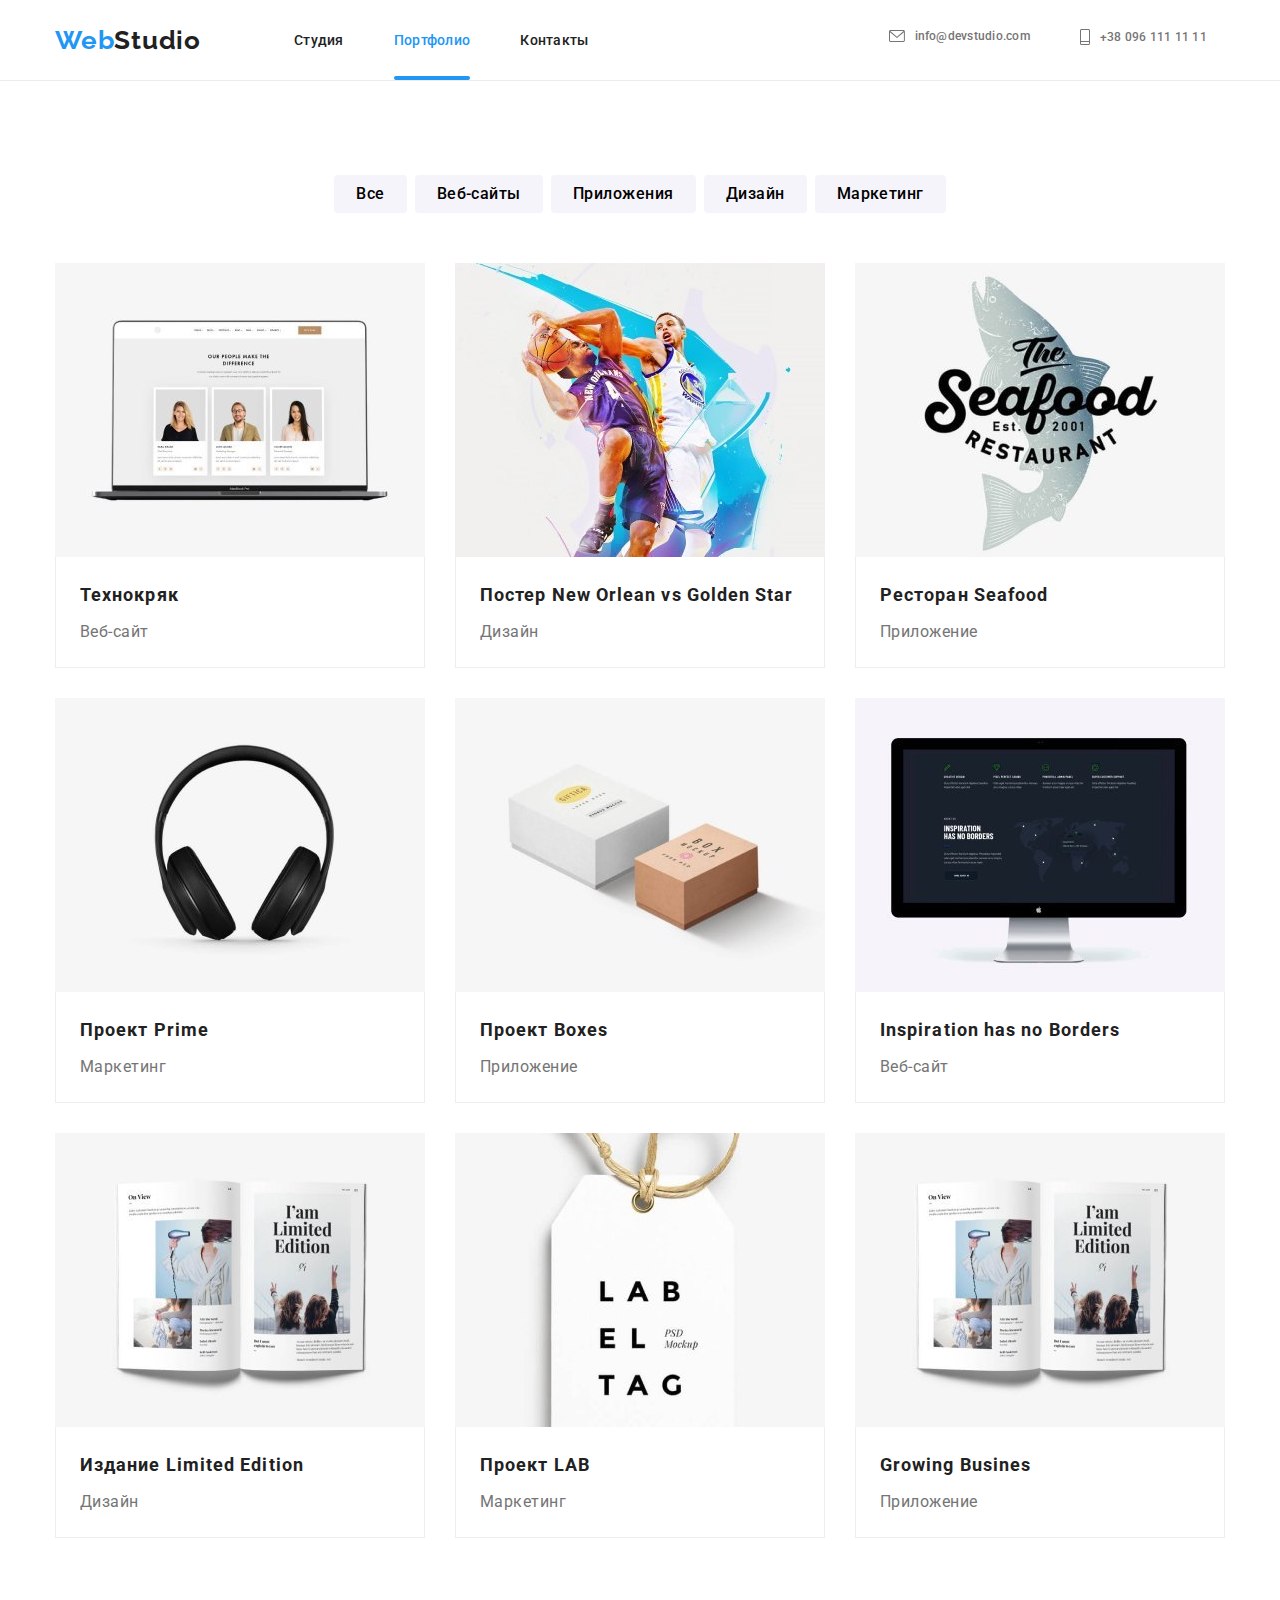
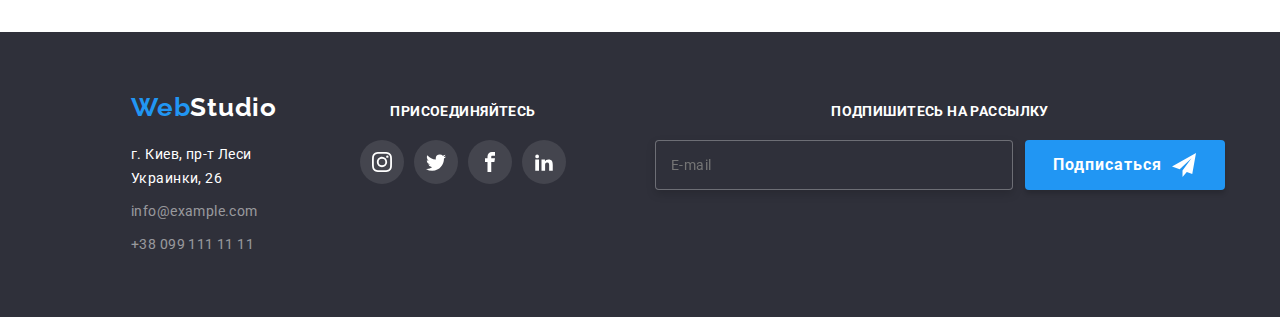
==== commit fb43793c: "11" ====
--- a/portfolio.html
+++ b/portfolio.html
@@ -58,7 +58,18 @@
       </div>
     </header>
 
+<div class="mobail-header container">
+       <a href="./index.html" class="mobail-logo">Web<span class="logo__header-color">Studio</span></a>    
+       <button class="mobile-menu-btn" type="button"  data-menu-button>
+            <svg  class="mobile-menu-icon" width="24" height="16">
+              <use class="mobile-menu-open" href="./images/symbol-defs.svg#menu-24px"></use>
+            <use class="mobile-menu-close" href="./images/symbol-defs.svg#close-24px"></use>
+            </svg>
+       </button>
+
+      </div>
     <main>
+
       <!-- Кнопки портфолио фильтр -->
       <!-- <section class="section"> -->
         <div class="container section">
@@ -87,9 +98,33 @@
              <li class="job-project">
               <a href="" class="projekt-link">
                 <div class="projekt-img">
-                  <img class="projekt-img__pic"
-                    src="./images/tehnokrjak-website.jpg"
-                    alt="Технокряк"/>
+              <picture>
+                <!-- desktop screen -->
+								<source
+									media="(min-width: 1200px)"
+									srcset="./img-new/portfolio/img-0-lg.jpg 1x, ./img-new/portfolio/img-0-lg-@2x.jpg 2x"
+									type="image/jpg"
+								/>
+                <!-- tablet screen -->
+								<source
+									media="(min-width: 768px)"
+									srcset="./img-new/portfolio/img-0-md.jpg 1x, ./img-new/portfolio/img-0-md-@2x.jpg 2x"
+									type="image/jpg"
+								/> 
+                 <!-- mobile screen -->
+								<source
+									media="(min-width: 480px)"
+									srcset="./img-new/portfolio/img-0-sm.jpg 1x, ./img-new/portfolio/img-0-sm-@2x.jpg 2x"
+									type="image/jpg"
+								/> 
+                <source
+									media="(max-width: 479px)"
+									srcset="./img-new/portfolio/img-0-sm.jpg 1x, ./img-new/portfolio/img-0-sm-@2x.jpg 2x"
+									type="image/jpg"
+								/> 
+								<img class="projekt-img__pic" src="./img-new/portfolio/img-0-lg.jpg" alt="Технокряк" />
+							</picture>
+
                   <p class="projekt-text">
                     Ресурс предлагает комплексные предложения с разным уровнем функционала и
                     сервисов. Все это позволит посетителю получить исчерпывающие сведения о компании
@@ -105,9 +140,32 @@
             <li class="job-project">
               <a href="" class="projekt-link">
                 <div class="projekt-img">
-                  <img class="projekt-img__pic"
-                    src="./images/poster-new-orlean-design.jpg"
-                    alt="New Orlean vs Golden Star"/>
+               <picture>
+                <!-- desktop screen -->
+								<source
+									media="(min-width: 1200px)"
+									srcset="./img-new/portfolio/img-1-lg.jpg 1x, ./img-new/portfolio/img-1-lg-@2x.jpg 2x"
+									type="image/jpg"
+								/>
+                <!-- tablet screen -->
+								<source
+									media="(min-width: 768px)"
+									srcset="./img-new/portfolio/img-1-md.jpg 1x, ./img-new/portfolio/img-1-md-@2x.jpg 2x"
+									type="image/jpg"
+								/> 
+                 <!-- mobile screen -->
+								<source
+									media="(min-width: 480px)"
+									srcset="./img-new/portfolio/img-1-sm.jpg 1x, ./img-new/portfolio/img-1-sm-@2x.jpg 2x"
+									type="image/jpg"
+								/> 
+                <source
+									media="(max-width: 479px)"
+									srcset="./img-new/portfolio/img-1-sm.jpg 1x, ./img-new/portfolio/img-1-sm-@2x.jpg 2x"
+									type="image/jpg"
+								/> 
+								<img class="projekt-img__pic" src="./img-new/portfolio/img-1-lg.jpg" alt="New Orlean vs Golden Star" />
+							</picture>
                   <p class="projekt-text">
                     Ресурс предлагает комплексные предложения с разным уровнем функционала и
                     сервисов. Все это позволит посетителю получить исчерпывающие сведения о компании
@@ -123,9 +181,32 @@
             <li class="job-project">
               <a href="" class="projekt-link">
                 <div class="projekt-img">
-                  <img class="projekt-img__pic"
-                    src="./images/restoraunt-seafood-prilojenije.jpg"
-                    alt="New Orlean vs Golden Star"/>
+               <picture>
+                <!-- desktop screen -->
+								<source
+									media="(min-width: 1200px)"
+									srcset="./img-new/portfolio/img-2-lg.jpg 1x, ./img-new/portfolio/img-2-lg-@2x.jpg 2x"
+									type="image/jpg"
+								/>
+                <!-- tablet screen -->
+								<source
+									media="(min-width: 768px)"
+									srcset="./img-new/portfolio/img-2-md.jpg 1x, ./img-new/portfolio/img-2-md-@2x.jpg 2x"
+									type="image/jpg"
+								/> 
+                 <!-- mobile screen -->
+								<source
+									media="(min-width: 480px)"
+									srcset="./img-new/portfolio/img-2-sm.jpg 1x, ./img-new/portfolio/img-2-sm-@2x.jpg 2x"
+									type="image/jpg"
+								/> 
+                <source
+									media="(max-width: 479px)"
+									srcset="./img-new/portfolio/img-2-sm.jpg 1x, ./img-new/portfolio/img-2-sm-@2x.jpg 2x"
+									type="image/jpg"
+								/> 
+								<img class="projekt-img__pic" src="./img-new/portfolio/img-2-lg.jpg" alt="Ресторан Seafood" />
+							</picture>
                   <p class="projekt-text">
                     Ресурс предлагает комплексные предложения с разным уровнем функционала и
                     сервисов. Все это позволит посетителю получить исчерпывающие сведения о компании
@@ -141,9 +222,32 @@
             <li class="job-project">
               <a href="" class="projekt-link">
                 <div class="projekt-img">
-                  <img class="projekt-img__pic"
-                    src="./images/projekt-prime-website.jpg"
-                    alt="Prime"/>
+               <picture>
+                <!-- desktop screen -->
+								<source
+									media="(min-width: 1200px)"
+									srcset="./img-new/portfolio/img-3-lg.jpg 1x, ./img-new/portfolio/img-3-lg-@2x.jpg 2x"
+									type="image/jpg"
+								/>
+                <!-- tablet screen -->
+								<source
+									media="(min-width: 768px)"
+									srcset="./img-new/portfolio/img-3-md.jpg 1x, ./img-new/portfolio/img-3-md-@2x.jpg 2x"
+									type="image/jpg"
+								/> 
+                 <!-- mobile screen -->
+								<source
+									media="(min-width: 480px)"
+									srcset="./img-new/portfolio/img-3-sm.jpg 1x, ./img-new/portfolio/img-3-sm-@2x.jpg 2x"
+									type="image/jpg"
+								/> 
+                <source
+									media="(max-width: 479px)"
+									srcset="./img-new/portfolio/img-3-sm.jpg 1x, ./img-new/portfolio/img-3-sm-@2x.jpg 2x"
+									type="image/jpg"
+								/> 
+								<img class="projekt-img__pic" src="./img-new/portfolio/img-3-lg.jpg" alt="Prime" />
+							</picture>
                   <p class="projekt-text">
                     Ресурс предлагает комплексные предложения с разным уровнем функционала и
                     сервисов. Все это позволит посетителю получить исчерпывающие сведения о компании
@@ -159,9 +263,32 @@
             <li class="job-project">
               <a href="" class="projekt-link">
                 <div class="projekt-img">
-                  <img class="projekt-img__pic"
-                    src="./images/projekt-boxes-prilojenije.jpg"
-                    alt="Boxes"/>
+               <picture>
+                <!-- desktop screen -->
+								<source
+									media="(min-width: 1200px)"
+									srcset="./img-new/portfolio/img-4-lg.jpg 1x, ./img-new/portfolio/img-4-lg-@2x.jpg 2x"
+									type="image/jpg"
+								/>
+                <!-- tablet screen -->
+								<source
+									media="(min-width: 768px)"
+									srcset="./img-new/portfolio/img-4-md.jpg 1x, ./img-new/portfolio/img-4-md-@2x.jpg 2x"
+									type="image/jpg"
+								/> 
+                 <!-- mobile screen -->
+								<source
+									media="(min-width: 480px)"
+									srcset="./img-new/portfolio/img-4-sm.jpg 1x, ./img-new/portfolio/img-4-sm-@2x.jpg 2x"
+									type="image/jpg"
+								/> 
+                <source
+									media="(max-width: 479px)"
+									srcset="./img-new/portfolio/img-4-sm.jpg 1x, ./img-new/portfolio/img-4-sm-@2x.jpg 2x"
+									type="image/jpg"
+								/> 
+								<img class="projekt-img__pic" src="./img-new/portfolio/img-4-lg.jpg" alt="Boxes" />
+							</picture>
                   <p class="projekt-text">
                     Ресурс предлагает комплексные предложения с разным уровнем функционала и
                     сервисов. Все это позволит посетителю получить исчерпывающие сведения о компании
@@ -177,9 +304,32 @@
             <li class="job-project">
               <a href="" class="projekt-link">
                 <div class="projekt-img">
-                  <img class="projekt-img__pic"
-                    src="./images/inspiration-website.jpg"
-                    alt="Inspiration has no Borders"/>
+               <picture>
+                <!-- desktop screen -->
+								<source
+									media="(min-width: 1200px)"
+									srcset="./img-new/portfolio/img-5-lg.jpg 1x, ./img-new/portfolio/img-5-lg-@2x.jpg 2x"
+									type="image/jpg"
+								/>
+                <!-- tablet screen -->
+								<source
+									media="(min-width: 768px)"
+									srcset="./img-new/portfolio/img-5-md.jpg 1x, ./img-new/portfolio/img-5-md-@2x.jpg 2x"
+									type="image/jpg"
+								/> 
+                 <!-- mobile screen -->
+								<source
+									media="(min-width: 480px)"
+									srcset="./img-new/portfolio/img-5-sm.jpg 1x, ./img-new/portfolio/img-5-sm-@2x.jpg 2x"
+									type="image/jpg"
+								/> 
+                <source
+									media="(max-width: 479px)"
+									srcset="./img-new/portfolio/img-5-sm.jpg 1x, ./img-new/portfolio/img-5-sm-@2x.jpg 2x"
+									type="image/jpg"
+								/> 
+								<img class="projekt-img__pic" src="./img-new/portfolio/img-5-lg.jpg" alt="Inspiration has no Borders" />
+							</picture>
                   <p class="projekt-text">
                     Ресурс предлагает комплексные предложения с разным уровнем функционала и
                     сервисов. Все это позволит посетителю получить исчерпывающие сведения о компании
@@ -195,9 +345,32 @@
             <li class="job-project">
               <a href="" class="projekt-link">
                 <div class="projekt-img">
-                  <img class="projekt-img__pic"
-                    src="./images/limited-edition-design.jpg"
-                    alt="Limited Edition"/>
+               <picture>
+                <!-- desktop screen -->
+								<source
+									media="(min-width: 1200px)"
+									srcset="./img-new/portfolio/img-6-lg.jpg 1x, ./img-new/portfolio/img-6-lg-@2x.jpg 2x"
+									type="image/jpg"
+								/>
+                <!-- tablet screen -->
+								<source
+									media="(min-width: 768px)"
+									srcset="./img-new/portfolio/img-6-md.jpg 1x, ./img-new/portfolio/img-6-md-@2x.jpg 2x"
+									type="image/jpg"
+								/> 
+                 <!-- mobile screen -->
+								<source
+									media="(min-width: 480px)"
+									srcset="./img-new/portfolio/img-6-sm.jpg 1x, ./img-new/portfolio/img-6-sm-@2x.jpg 2x"
+									type="image/jpg"
+								/> 
+                <source
+									media="(max-width: 479px)"
+									srcset="./img-new/portfolio/img-6-sm.jpg 1x, ./img-new/portfolio/img-6-sm-@2x.jpg 2x"
+									type="image/jpg"
+								/> 
+								<img class="projekt-img__pic" src="./img-new/portfolio/img-6-lg.jpg" alt="Limited Edition" />
+							</picture>
                   <p class="projekt-text">
                     Ресурс предлагает комплексные предложения с разным уровнем функционала и
                     сервисов. Все это позволит посетителю получить исчерпывающие сведения о компании
@@ -213,9 +386,32 @@
             <li class="job-project">
               <a href="" class="projekt-link">
                 <div class="projekt-img">
-                  <img class="projekt-img__pic"
-                    src="./images/projekt-lab-marketing.jpg"
-                    alt="LAB"/>
+               <picture>
+                <!-- desktop screen -->
+								<source
+									media="(min-width: 1200px)"
+									srcset="./img-new/portfolio/img-7-lg.jpg 1x, ./img-new/portfolio/img-7-lg-@2x.jpg 2x"
+									type="image/jpg"
+								/>
+                <!-- tablet screen -->
+								<source
+									media="(min-width: 768px)"
+									srcset="./img-new/portfolio/img-7-md.jpg 1x, ./img-new/portfolio/img-7-md-@2x.jpg 2x"
+									type="image/jpg"
+								/> 
+                 <!-- mobile screen -->
+								<source
+									media="(min-width: 480px)"
+									srcset="./img-new/portfolio/img-7-sm.jpg 1x, ./img-new/portfolio/img-7-sm-@2x.jpg 2x"
+									type="image/jpg"
+								/> 
+                <source
+									media="(max-width: 479px)"
+									srcset="./img-new/portfolio/img-7-sm.jpg 1x, ./img-new/portfolio/img-7-sm-@2x.jpg 2x"
+									type="image/jpg"
+								/> 
+								<img class="projekt-img__pic" src="./img-new/portfolio/img-7-lg.jpg" alt="Lab" />
+							</picture>
                   <p class="projekt-text">
                     Ресурс предлагает комплексные предложения с разным уровнем функционала и
                     сервисов. Все это позволит посетителю получить исчерпывающие сведения о компании
@@ -231,9 +427,32 @@
             <li class="job-project">
               <a href="" class="projekt-link">
                 <div class="projekt-img">
-                  <img class="projekt-img__pic"
-                    src="./images/growing-business-prilojenije.jpg"
-                    alt="Growing Busines"/>
+               <picture>
+                <!-- desktop screen -->
+								<source
+									media="(min-width: 1200px)"
+									srcset="./img-new/portfolio/img-6-lg.jpg 1x, ./img-new/portfolio/img-6-lg-@2x.jpg 2x"
+									type="image/jpg"
+								/>
+                <!-- tablet screen -->
+								<source
+									media="(min-width: 768px)"
+									srcset="./img-new/portfolio/img-7-md.jpg 1x, ./img-new/portfolio/img-7-md-@2x.jpg 2x"
+									type="image/jpg"
+								/> 
+                 <!-- mobile screen -->
+								<source
+									media="(min-width: 480px)"
+									srcset="./img-new/portfolio/img-7-sm.jpg 1x, ./img-new/portfolio/img-7-sm-@2x.jpg 2x"
+									type="image/jpg"
+								/> 
+                <source
+									media="(max-width: 479px)"
+									srcset="./img-new/portfolio/img-7-sm.jpg 1x, ./img-new/portfolio/img-7-sm-@2x.jpg 2x"
+									type="image/jpg"
+								/> 
+								<img class="projekt-img__pic" src="./img-new/portfolio/img-7-lg.jpg" alt="Growing Busines" />
+							</picture>
                   <p class="projekt-text">
                     Ресурс предлагает комплексные предложения с разным уровнем функционала и
                     сервисов. Все это позволит посетителю получить исчерпывающие сведения о компании
@@ -330,5 +549,48 @@
         </div>
       </div>
     </footer>
+
+   <!-- MOBILE MENU MODUL -->
+    <div class=" mobile-menu backdro is-hidde" data-menu>
+
+      <ul class=" mobile-menu__nav list">
+        <li class="mobile-menu__nav--item">
+          <a href="./index.html" class="mobile-menu__nav--info ">Студия</a>
+        </li>
+        <li class="mobile-menu__nav--item">
+          <a href="./portfolio.html" class=" carent mobile-menu__nav--info">Портфолио</a>
+        </li>
+        <li class="mobile-menu__nav--item">
+          <a href="#contacts" class="mobile-menu__nav--info">Контакты</a>
+        </li>
+      </ul>
+
+      <ul class="mobile-menu__contacts list">
+        <li class="mobile-menu__contacts--item">
+          <a href="tel:+380961111111" class="mobile-menu__contacts--tel">+38 096 111 11 11</a>
+        </li>
+
+        <li class="mobile-menu__contacts--item">
+          <a href="mailto:info@devstudio.com" class="mobile-menu__contacts--mail">info@devstudio.com</a>
+        </li>
+      </ul>
+
+           <ul class="mobile-menu__socials list link">
+              <li class="mobile-menu__socials--item">
+                <a href="https://www.instagram.com/" class="mobile-menu__socials--link link">Instagram</a>
+              </li>
+              <li class="mobile-menu__socials--item">
+                <a href="https://www.twitter.com/" class="mobile-menu__socials--link link">Twitter</a>
+              </li>
+              <li class="mobile-menu__socials--item">
+                <a href="https://www.facebook.com/" class="mobile-menu__socials--link link">Facebook</a>
+              </li>
+              <li class="mobile-menu__socials--item">
+                <a href="https://www.linkedin.com/" class="mobile-menu__socials--link link">LinkedIn</a>
+              </li>
+            </ul>
+    </div>
+
+    <script src="./js/mobile-menu.js"></script>
   </body>
 </html>
--- a/css/main.min.css
+++ b/css/main.min.css
@@ -1 +1 @@
-*,*::before,*::after{-webkit-box-sizing:border-box;box-sizing:border-box}:root{--card-team-gap: 30px;--card-projects-gap: 30px;--main-brand-color: #2196f3;--sekond-brand-color: #212121;--main-body-color: #ffffff;--buttom-second-color: #188ce8;--text-main-color: #2f303a;--text-sekond-color: #757575;--background-second-color: #f5f4fa;--background: #e5e5e5;--icons-first-color: #afb1b8;--e-adress-color: rgba(225, 225, 225, 0.6)}body{font-family:Roboto,sans-serif;color:var(--sekond-brand-color);background-color:var(--main-body-color);font-size:14px;letter-spacing:.03em}.list{list-style:none;margin:0;padding-left:0px}.link{text-decoration:none;padding:0px}h1,h2,h3,h4,h5,p{margin:0}ul,ol{margin:0;padding-left:0}img{display:block;height:auto}a{text-decoration:none}.visually-hidden{position:absolute;width:1px;height:1px;margin:-1px;border:0;padding:0;white-space:nowrap;-webkit-clip-path:inset(100%);clip-path:inset(100%);clip:rect(0 0 0 0);overflow:hidden}.container{width:100%;margin-left:auto;margin-right:auto;padding:0 15px}@media screen and (max-width: 479px){.container{max-width:400px}}@media screen and (min-width: 480px){.container{max-width:480px}}@media screen and (min-width: 768px){.container{max-width:768px}}@media screen and (min-width: 1200px){.container{max-width:1200px}}.section{margin:0 auto}@media screen and (max-width: 1199px){.section{padding-top:60px;padding-bottom:60px}}@media screen and (min-width: 1200px){.section{padding-top:94px;padding-bottom:94px}}.header{padding-top:25px;padding-bottom:24px;border-bottom:1px solid #ececec}@media screen and (max-width: 767px){.header{display:none}}@media screen and (min-width: 768px){.header{padding-top:21px;padding-bottom:21px}}@media screen and (min-width: 1200px){.header{padding-top:25px;padding-bottom:24px}}.logo{display:block;font-family:"Raleway";text-decoration:none;font-weight:700;font-size:26px;line-height:1.19;letter-spacing:.03em;color:var(--main-brand-color)}@media screen and (max-width: 760px){.logo{display:-webkit-box;display:-ms-flexbox;display:flex;-webkit-box-pack:center;-ms-flex-pack:center;justify-content:center}}.logo--bottom{margin-bottom:20px}.logo__footer-color{color:var(--main-body-color)}@media screen and (min-width: 768px){.logo--right{margin-right:86px}}@media screen and (min-width: 1200px){.logo--right{margin-right:93px}}.logo__header-color{color:var(--sekond-brand-color)}.nav{display:-webkit-box;display:-ms-flexbox;display:flex;-webkit-box-align:center;-ms-flex-align:center;align-items:center}.nav__item{margin-right:50px}.nav__item:last-child{margin-right:0px}.nav__info{position:relative;font-weight:500;line-height:1.14;letter-spacing:.02em;color:var(--sekond-brand-color);-webkit-transition-property:color;transition-property:color;-webkit-transition-duration:250ms;transition-duration:250ms;-webkit-transition-timing-function:cubic-bezier(0.4, 0, 0.2, 1);transition-timing-function:cubic-bezier(0.4, 0, 0.2, 1)}.nav__info:hover,.nav__info:focus{color:var(--main-brand-color)}.active::after{content:"";position:absolute;left:0;bottom:-32px;width:100%;height:4px;border-radius:2px;background-color:var(--main-brand-color)}.active{color:var(--main-brand-color)}.heder-contacts{display:-webkit-box;display:-ms-flexbox;display:flex}@media screen and (min-width: 768px){.heder-contacts{-ms-flex-wrap:wrap;flex-wrap:wrap;margin-left:74px}}@media screen and (min-width: 1200px){.heder-contacts{-ms-flex-wrap:nowrap;flex-wrap:nowrap;margin-left:300px}}.heder-contacts__mail,.heder-contacts__tel{display:-webkit-box;display:-ms-flexbox;display:flex;-webkit-box-align:center;-ms-flex-align:center;align-items:center;font-family:"Roboto";font-style:normal;font-weight:500;letter-spacing:.02em;color:var(--text-sekond-color);-webkit-transition-property:color;transition-property:color;-webkit-transition-duration:250ms;transition-duration:250ms;-webkit-transition-timing-function:cubic-bezier(0.4, 0, 0.2, 1);transition-timing-function:cubic-bezier(0.4, 0, 0.2, 1)}@media screen and (min-width: 768px){.heder-contacts__mail,.heder-contacts__tel{font-weight:500;font-size:12px;line-height:1.17;letter-spacing:.02em}}.heder-contacts__mail:hover,.heder-contacts__mail:hover,.heder-contacts__tel:hover,.heder-contacts__tel:hover{color:var(--main-brand-color)}@media screen and (min-width: 768px){.heder-contacts__mail{padding-bottom:9px}}@media screen and (min-width: 1200px){.heder-contacts__link+.heder-contacts__link{margin-left:50px}}.heder-contacts__icon{fill:currentColor}@media screen and (min-width: 768px){.heder-contacts__icon{margin-right:8px}}@media screen and (min-width: 1200px){.heder-contacts__icon{margin-right:10px}}.heder-contacts__icon:hover{fill:currentColor}@media screen and (min-width: 768px){.heder-contacts__icon--smal-tel{width:10px;height:14px}}@media screen and (min-width: 1200px){.heder-contacts__icon--smal-tel{width:10px;height:16px}}@media screen and (min-width: 768px){.heder-contacts__icon--smal-mail{width:12px;height:10px}}@media screen and (min-width: 1200px){.heder-contacts__icon--smal-mail{width:16px;height:12px}}.market{background-color:var(--text-main-color);padding-top:200px;padding-bottom:200px}.wrapper{margin-left:auto;margin-right:auto;background-image:-webkit-gradient(linear, left top, right top, from(rgba(47, 48, 58, 0.4)), to(rgba(47, 48, 58, 0.4))),url(../images/idias\ for\ bisenes.jpg);background-image:linear-gradient(to right, rgba(47, 48, 58, 0.4), rgba(47, 48, 58, 0.4)),url(../images/idias\ for\ bisenes.jpg);background-repeat:no-repeat;background-position:center;background-size:cover;max-width:1600px;height:600px}.solution{text-align:center;width:696px;margin:0px auto;font-family:"Roboto";font-weight:900;font-size:44px;line-height:1.36;letter-spacing:.06em;text-transform:uppercase;color:var(--main-body-color)}.order{display:block;margin:0 auto;padding:10px 32px 10px 32px;margin-top:30px;background:var(--main-brand-color);-webkit-box-shadow:0px 4px 4px rgba(0,0,0,.15);box-shadow:0px 4px 4px rgba(0,0,0,.15);border:0;border-radius:4px;font-family:"Roboto";font-weight:700;font-size:16px;line-height:1.88;text-align:center;letter-spacing:.06em;color:var(--main-body-color);cursor:pointer}.order:hover{background-color:var(--buttom-second-color)}.order:focus{cursor:progress}.feature{display:-webkit-box;display:-ms-flexbox;display:flex;-webkit-box-pack:center;-ms-flex-pack:center;justify-content:center;-webkit-box-align:center;-ms-flex-align:center;align-items:center;width:100%;height:120px;background-color:var(--background-second-color);border-radius:4px}.feature--bottom{margin-bottom:30px}.fors{display:-webkit-box;display:-ms-flexbox;display:flex;gap:30px}.fors__list{max-width:270px}.fors__skils{font-family:"Roboto";font-size:14px;font-weight:700;letter-spacing:.03em;text-transform:uppercase;color:var(--sekond-brand-color)}.fors__skils--bottom{margin:0 0 10px 0}.fors__deskr{font-family:"Roboto";font-style:normal;font-weight:400;line-height:1.71;letter-spacing:.03em;color:var(--text-sekond-color);margin:0}.work{padding-top:0px}.picture{display:-webkit-box;display:-ms-flexbox;display:flex}.picture__box{position:relative}.picture__box--end{margin-right:30px}.picture__box--end:last-child{margin-right:0px}.picture__text{display:-webkit-box;display:-ms-flexbox;display:flex;-webkit-box-pack:center;-ms-flex-pack:center;justify-content:center;-webkit-box-align:center;-ms-flex-align:center;align-items:center;position:absolute;width:100%;height:70px;bottom:0;font-weight:700;text-transform:uppercase;color:var(--main-body-color);background:rgba(47,48,58,.8)}.mishion{font-family:"Roboto";font-weight:700;font-size:36px;line-height:1.16;text-align:center;letter-spacing:.03em;color:var(--sekond-brand-color)}.mishion--bottom{margin-bottom:50px}.team{background-color:var(--background-second-color)}.team-box{display:-webkit-box;display:-ms-flexbox;display:flex;-webkit-box-pack:center;-ms-flex-pack:center;justify-content:center}.team-box__unit{-ms-flex-preferred-size:calc(25% - var(--card-team-gap));flex-basis:calc(25% - var(--card-team-gap));margin-left:var(--card-team-gap)}.team-box__unit{background:var(--main-body-color);-webkit-box-shadow:0px 1px 3px rgba(0,0,0,.12),0px 1px 1px rgba(0,0,0,.14),0px 2px 1px rgba(0,0,0,.2);box-shadow:0px 1px 3px rgba(0,0,0,.12),0px 1px 1px rgba(0,0,0,.14),0px 2px 1px rgba(0,0,0,.2);border-radius:0px 0px 4px 4px;overflow:hidden}.team-box__unit:first-child{margin-left:0px}.personal{padding:30px 0}.personal__soname{text-align:center;font-family:"Roboto";font-weight:500;font-size:16px;line-height:1.19;letter-spacing:.03em;color:var(--sekond-brand-color)}.personal__job{text-align:center;font-family:"Roboto";font-weight:400;font-size:16px;line-height:1.19;letter-spacing:.03em;color:var(--text-sekond-color)}.personal__job--top{margin-top:10px}.soshial{display:-webkit-box;display:-ms-flexbox;display:flex;-webkit-box-align:center;-ms-flex-align:center;align-items:center;-webkit-box-pack:center;-ms-flex-pack:center;justify-content:center}.soshial--top{margin-top:16px}.soshial__list{margin-right:10px}.soshial__list:last-child{margin-right:0px}.soshial__links{display:-webkit-box;display:-ms-flexbox;display:flex;-webkit-box-align:center;-ms-flex-align:center;align-items:center;-webkit-box-pack:center;-ms-flex-pack:center;justify-content:center;width:44px;height:44px;border-radius:50%;color:var(--icons-first-color);-webkit-transition-property:background-color,color;transition-property:background-color,color;-webkit-transition-duration:250ms;transition-duration:250ms;-webkit-transition-timing-function:cubic-bezier(0.4, 0, 0.2, 1);transition-timing-function:cubic-bezier(0.4, 0, 0.2, 1)}.soshial__links:hover,.soshial__links:focus{background-color:var(--buttom-second-color);color:var(--main-body-color)}.soshial__icons{fill:currentColor}.soshial__icons:hover,.soshial__icons:focus{fill:currentColor}.klients{display:-webkit-box;display:-ms-flexbox;display:flex;-webkit-box-pack:center;-ms-flex-pack:center;justify-content:center;margin-left:auto;margin-right:auto}.klients__list{margin-right:30px}.klients__list:last-child{margin-right:0px}.klients__link{display:-webkit-box;display:-ms-flexbox;display:flex;-webkit-box-pack:center;-ms-flex-pack:center;justify-content:center;-webkit-box-align:center;-ms-flex-align:center;align-items:center;width:170px;height:92px;color:var(--icons-first-color);border:1px solid var(--icons-first-color);border-radius:4px;-webkit-transition-property:border-color,color;transition-property:border-color,color;-webkit-transition-duration:250ms;transition-duration:250ms;-webkit-transition-timing-function:cubic-bezier(0.4, 0, 0.2, 1);transition-timing-function:cubic-bezier(0.4, 0, 0.2, 1)}.klients__link:hover,.klients__link:focus{color:var(--main-brand-color);border-color:var(--main-brand-color)}.klients__icon{fill:currentColor}.grafit{background-color:var(--text-main-color);padding:60px 0}.flex{display:-webkit-box;display:-ms-flexbox;display:flex}@media screen and (max-width: 767px){.flex{margin:auto;-webkit-box-pack:center;-ms-flex-pack:center;justify-content:center;-webkit-box-orient:vertical;-webkit-box-direction:normal;-ms-flex-direction:column;flex-direction:column;-webkit-box-align:center;-ms-flex-align:center;align-items:center}}@media screen and (min-width: 768px){.flex{-ms-flex-wrap:wrap;flex-wrap:wrap;-webkit-box-pack:justify;-ms-flex-pack:justify;justify-content:space-between;-webkit-box-align:baseline;-ms-flex-align:baseline;align-items:baseline}}@media screen and (min-width: 1200px){.flex{-ms-flex-wrap:nowrap;flex-wrap:nowrap;-webkit-box-align:baseline;-ms-flex-align:baseline;align-items:baseline;-webkit-box-pack:start;-ms-flex-pack:start;justify-content:flex-start}}.footer__contacts--right{display:block}@media screen and (min-width: 768px){.footer__contacts--right{margin-left:76px}}@media screen and (min-width: 1200px){.footer__contacts--right{margin-right:70px}}.footer__contacts-block{display:-webkit-box;display:-ms-flexbox;display:flex;-webkit-box-orient:vertical;-webkit-box-direction:normal;-ms-flex-direction:column;flex-direction:column;-ms-flex-wrap:wrap;flex-wrap:wrap;gap:9px}@media screen and (max-width: 760px){.footer__contacts-block{margin-bottom:60px}}@media screen and (max-width: 1199px){.footer__contacts-list{margin-right:auto;margin-left:auto}}.footer__contacts-list:last-child{margin-bottom:0}.footer__contacts-adress{font-style:normal;line-height:1.71;letter-spacing:.03em;color:var(--main-body-color);-webkit-transition-property:color;transition-property:color;-webkit-transition-duration:250ms;transition-duration:250ms;-webkit-transition-timing-function:cubic-bezier(0.4, 0, 0.2, 1);transition-timing-function:cubic-bezier(0.4, 0, 0.2, 1)}.footer__contacts-link{color:var(--e-adress-color);font-style:normal;line-height:1.71;letter-spacing:.03em;-webkit-transition-property:color;transition-property:color;-webkit-transition-duration:250ms;transition-duration:250ms;-webkit-transition-timing-function:cubic-bezier(0.4, 0, 0.2, 1);transition-timing-function:cubic-bezier(0.4, 0, 0.2, 1)}.footer__contacts-adress:hover,.footer__contacts-link:hover,.footer__contacts-link:focus,.footer__contacts-adress:focus{color:var(--main-brand-color)}@media screen and (min-width: 768px){.footer-soclink{margin-right:89px}}@media screen and (max-width: 1199px){.footer-soclink{display:-webkit-box;display:-ms-flexbox;display:flex;-webkit-box-orient:vertical;-webkit-box-direction:normal;-ms-flex-direction:column;flex-direction:column;-webkit-box-align:center;-ms-flex-align:center;align-items:center;-webkit-box-pack:center;-ms-flex-pack:center;justify-content:center}}.footer-title{margin-bottom:20px;font-family:"Roboto";font-style:normal;font-weight:700;font-size:14px;line-height:1.14;letter-spacing:.03em;text-transform:uppercase;color:var(--main-body-color);text-align:center;font-family:"Roboto";font-style:normal;font-weight:700;font-size:14px;line-height:1.14;letter-spacing:.03em;text-transform:uppercase;color:var(--main-body-color)}@media screen and (max-width: 1199px){.footer-title{text-align:center}}.footer-soc-link{display:-webkit-box;display:-ms-flexbox;display:flex;width:44px;height:44px;-webkit-box-pack:center;-ms-flex-pack:center;justify-content:center;-webkit-box-align:center;-ms-flex-align:center;align-items:center;border-radius:50%;color:var(--main-body-color);background:rgba(255,255,255,.1);-webkit-transition-property:background-color;transition-property:background-color;-webkit-transition-duration:250ms;transition-duration:250ms;-webkit-transition-timing-function:cubic-bezier(0.4, 0, 0.2, 1);transition-timing-function:cubic-bezier(0.4, 0, 0.2, 1)}.footer-soc-link:hover,.footer-soc-link:focus{background-color:var(--main-brand-color)}.footer-soc-list{display:-webkit-box;display:-ms-flexbox;display:flex;margin-left:auto}.footer-soc-list .footer-soc-item+.footer-soc-item{margin-left:10px}.footer-icon{fill:currentColor}.footer-form{display:inline-block;-webkit-box-pack:end;-ms-flex-pack:end;justify-content:end}@media screen and (min-width: 768px){.footer-form{margin-left:auto;margin-right:auto}}@media screen and (max-width: 1199px){.footer-form{margin-top:60px}}@media screen and (min-width: 1200px){.footer-form{margin-left:auto;margin-right:0px}}.form-field{color:var(--main-body-color);background:var(--text-main-color);-webkit-user-select:none;-moz-user-select:none;-ms-user-select:none;user-select:none}.input{height:50px;width:358px;padding:15px;letter-spacing:.03em;background:var(--text-main-color);color:var(---main-btn-color);border:1px solid rgba(255,255,255,.3);-webkit-filter:drop-shadow(0px 4px 4px rgba(0, 0, 0, 0.15));filter:drop-shadow(0px 4px 4px rgba(0, 0, 0, 0.15));border-radius:4px;-webkit-transition-property:border-color;transition-property:border-color;-webkit-transition-duration:250ms;transition-duration:250ms;-webkit-transition-timing-function:cubic-bezier(0.4, 0, 0.2, 1);transition-timing-function:cubic-bezier(0.4, 0, 0.2, 1)}.input:hover,.input:focus-within{outline:none;border-color:var(--buttom-second-color)}@media screen and (max-width: 1199px){.btn-send{display:-webkit-box;display:-ms-flexbox;display:flex;-webkit-box-orient:vertical;-webkit-box-direction:normal;-ms-flex-direction:column;flex-direction:column;-webkit-box-pack:center;-ms-flex-pack:center;justify-content:center;-webkit-box-align:center;-ms-flex-align:center;align-items:center}}@media screen and (min-width: 1200px){.btn-send{display:-webkit-box;display:-ms-flexbox;display:flex;-webkit-box-align:end;-ms-flex-align:end;align-items:flex-end}}.button-send{padding:0;width:200px;height:50px;font-weight:700;font-size:16px;line-height:1.88;display:-webkit-box;display:-ms-flexbox;display:flex;-webkit-box-pack:end;-ms-flex-pack:end;justify-content:flex-end;-webkit-box-align:center;-ms-flex-align:center;align-items:center;text-align:center;border:0;border-radius:4px;letter-spacing:.06em;background-color:var(--main-brand-color);color:var(--main-body-color);-webkit-box-shadow:0px 4px 4px rgba(0,0,0,.15);box-shadow:0px 4px 4px rgba(0,0,0,.15);-webkit-transition-property:background-color;transition-property:background-color;-webkit-transition-duration:250ms;transition-duration:250ms;-webkit-transition-timing-function:cubic-bezier(0.4, 0, 0.2, 1);transition-timing-function:cubic-bezier(0.4, 0, 0.2, 1);cursor:pointer}@media screen and (max-width: 1199px){.button-send{margin-top:20px}}@media screen and (min-width: 1200px){.button-send{margin-left:12px}}.button-icon-send{margin-right:29px;margin-left:10px;cursor:pointer}.button-send:hover,.button-send:focus{background-color:var(--buttom-second-color)}.menu{display:-webkit-box;display:-ms-flexbox;display:flex;-ms-flex-wrap:wrap;flex-wrap:wrap;gap:8px}@media screen and (min-width: 480px){.menu{-webkit-box-pack:start;-ms-flex-pack:start;justify-content:flex-start}}@media screen and (min-width: 768px){.menu{-webkit-box-pack:center;-ms-flex-pack:center;justify-content:center}}@media screen and (min-width: 1200px){.menu{-webkit-box-pack:center;-ms-flex-pack:center;justify-content:center}}@media screen and (max-width: 479px){.menu--bottom{margin-bottom:30px}}@media screen and (min-width: 480px){.menu--bottom{margin-bottom:40px}}@media screen and (min-width: 768px){.menu--bottom{margin-bottom:30px}}@media screen and (min-width: 1200px){.menu--bottom{margin-bottom:50px}}.menu__link{padding:6px 22px;border-radius:4px;border:0;font-family:"Roboto";font-style:normal;font-weight:500;font-size:16px;line-height:1.63;letter-spacing:.03em;background-color:var(--background-second-color);-webkit-transition-property:background-color,color,-webkit-box-shadow;transition-property:background-color,color,-webkit-box-shadow;transition-property:background-color,color,box-shadow;transition-property:background-color,color,box-shadow,-webkit-box-shadow;-webkit-transition-duration:250ms;transition-duration:250ms;-webkit-transition-timing-function:cubic-bezier(0.4, 0, 0.2, 1);transition-timing-function:cubic-bezier(0.4, 0, 0.2, 1);cursor:pointer}.menu__link:hover,.menu__link:focus{background:var(--main-brand-color);color:var(--main-body-color);-webkit-box-shadow:0px 3px 1px rgba(0,0,0,.1),0px 1px 2px rgba(0,0,0,.08),0px 2px 2px rgba(0,0,0,.12);box-shadow:0px 3px 1px rgba(0,0,0,.1),0px 1px 2px rgba(0,0,0,.08),0px 2px 2px rgba(0,0,0,.12)}.job-list{position:relative;display:-webkit-box;display:-ms-flexbox;display:flex;-ms-flex-wrap:wrap;flex-wrap:wrap;gap:30px}@media screen and (min-width: 480px){.job-list{-webkit-box-pack:center;-ms-flex-pack:center;justify-content:center}}@media screen and (min-width: 768px){.job-list{-webkit-box-pack:start;-ms-flex-pack:start;justify-content:flex-start;-webkit-box-align:start;-ms-flex-align:start;align-items:flex-start}}.job-project{position:relative;cursor:pointer}.projekt-link{display:block}.projekt-link:hover,.projekt-link:focus{-webkit-box-shadow:0px 1px 1px rgba(0,0,0,.12),0px 4px 4px rgba(0,0,0,.06),1px 4px 6px rgba(0,0,0,.16);box-shadow:0px 1px 1px rgba(0,0,0,.12),0px 4px 4px rgba(0,0,0,.06),1px 4px 6px rgba(0,0,0,.16)}.projekt-link:hover .projekt-text,.projekt-link:focus .projekt-text{-webkit-transform:translateY(0);transform:translateY(0)}.projekt-img{position:relative;overflow:hidden}@media screen and (min-width: 480px){.projekt-img__pic{width:450px;height:294px}}@media screen and (min-width: 768px){.projekt-img__pic{width:354px;height:294px}}@media screen and (min-width: 1200px){.projekt-img__pic{width:370px;height:294px}}.projekt-text{position:absolute;top:0;background-color:rgba(33,150,243,.9);padding:63px 24px;-webkit-transform:translateY(100%);transform:translateY(100%);-webkit-transition:-webkit-transform 250ms cubic-bezier(0.4, 0, 0.2, 1);transition:-webkit-transform 250ms cubic-bezier(0.4, 0, 0.2, 1);transition:transform 250ms cubic-bezier(0.4, 0, 0.2, 1);transition:transform 250ms cubic-bezier(0.4, 0, 0.2, 1), -webkit-transform 250ms cubic-bezier(0.4, 0, 0.2, 1);font-weight:400;font-size:18px;line-height:1.56;letter-spacing:.03em;color:var(--main-body-color)}@media screen and (min-width: 480px){.projekt-text{-webkit-transform:translateY(111%);transform:translateY(111%)}}.job-project-box{padding:20px 24px 20px 24px;border-left:1px solid #eee;border-right:1px solid #eee;border-bottom:1px solid #eee}@media screen and (min-width: 480px){.job-project-box{width:450px}}@media screen and (min-width: 768px){.job-project-box{width:354px}}@media screen and (min-width: 1200px){.job-project-box{width:370px}}@media screen and (min-width: 768px){.job-project-box--height{height:147px}}@media screen and (min-width: 1200px){.job-project-box--height{height:100%}}.job-result{margin-bottom:4px;font-family:"Roboto";font-weight:700;font-size:18px;line-height:2;color:var(--sekond-brand-color);letter-spacing:.06em}.job-title{font-family:"Roboto";font-weight:400;font-size:16px;line-height:1.88;letter-spacing:.03em;color:var(--text-sekond-color)}.backdrop{position:fixed;top:0;left:0;width:100%;height:100%;background-color:rgba(0,0,0,.2);-webkit-transition:opacity 250ms cubic-bezier(0.4, 0, 0.2, 1),visibility 250ms;transition:opacity 250ms cubic-bezier(0.4, 0, 0.2, 1),visibility 250ms}.modal{position:absolute;top:50%;left:50%;-webkit-transform:translate(-50%, -50%);transform:translate(-50%, -50%);width:528px;height:581px;background-color:var(--main-body-color);border-radius:4px;-webkit-box-shadow:0px 1px 3px rgba(0,0,0,.12),0px 1px 1px rgba(0,0,0,.14),0px 2px 1px rgba(0,0,0,.1);box-shadow:0px 1px 3px rgba(0,0,0,.12),0px 1px 1px rgba(0,0,0,.14),0px 2px 1px rgba(0,0,0,.1)}.modal-close-btn{position:absolute;top:8px;right:8px;display:-webkit-box;display:-ms-flexbox;display:flex;-webkit-box-align:center;-ms-flex-align:center;align-items:center;-webkit-box-pack:center;-ms-flex-pack:center;justify-content:center;padding:0;width:30px;height:30px;border-radius:50%;border:1px solid rgba(0,0,0,.1);color:#000;background-color:var(--main-body-color);-webkit-transition-property:fill;transition-property:fill;-webkit-transition-duration:250ms;transition-duration:250ms;-webkit-transition-timing-function:cubic-bezier(0.4, 0, 0.2, 1);transition-timing-function:cubic-bezier(0.4, 0, 0.2, 1)}.modal-close-btn:hover,.modal-close-btn:focus{cursor:pointer;fill:var(--buttom-second-color);-webkit-box-shadow:0px 1px 3px rgba(0,0,0,.12),0px 1px 1px rgba(0,0,0,.14),0px 2px 1px rgba(0,0,0,.2);box-shadow:0px 1px 3px rgba(0,0,0,.12),0px 1px 1px rgba(0,0,0,.14),0px 2px 1px rgba(0,0,0,.2)}.backdrop.is-hidden{opacity:0;pointer-events:none}.modal-form{display:-webkit-box;display:-ms-flexbox;display:flex;-webkit-box-orient:vertical;-webkit-box-direction:normal;-ms-flex-direction:column;flex-direction:column;-webkit-box-align:center;-ms-flex-align:center;align-items:center}.modal-form-deskr{margin:40px auto 12px auto;font-weight:700;font-size:20px;line-height:1.15;text-align:center;letter-spacing:.03em;color:var(--sekond-brand-color)}.modal-form-fild{position:relative;width:448px;display:-webkit-box;display:-ms-flexbox;display:flex;-webkit-box-orient:vertical;-webkit-box-direction:normal;-ms-flex-direction:column;flex-direction:column;margin-bottom:10px}.modal-form-coments{width:448px;height:138px;display:-webkit-box;display:-ms-flexbox;display:flex;-webkit-box-orient:vertical;-webkit-box-direction:normal;-ms-flex-direction:column;flex-direction:column;margin-bottom:0px}.modal-field-coments{resize:none;outline:none;height:120px;padding:12px 16px;background:var(--main-body-color);border:1px solid rgba(33,33,33,.2);border-radius:4px;-webkit-box-sizing:border-box;box-sizing:border-box;font-weight:400;font-size:14px;line-height:1.5;color:rgba(117,117,117,.5);-webkit-transition-property:border-color,fill;transition-property:border-color,fill;-webkit-transition-duration:250ms;transition-duration:250ms;-webkit-transition-timing-function:cubic-bezier(0.4, 0, 0.2, 1);transition-timing-function:cubic-bezier(0.4, 0, 0.2, 1)}.modal-field-coments:hover,.modal-field-coments:focus{border-color:var(--main-brand-color)}.modal-field-name{font-weight:400;font-size:12px;line-height:1.17;color:var(--text-sekond-color);margin-bottom:4px}.input-wrap{position:relative;width:448px}.modal-field-input{width:100%;margin:0;outline:none;background:var(--main-body-color);border:1px solid rgba(33,33,33,.2);border-radius:4px;height:40px;font-style:normal;font-weight:400;font-size:16px;line-height:1.5;color:var(--text-sekond-color);padding:14px 42px;-webkit-transition-property:border-color,fill;transition-property:border-color,fill;-webkit-transition-duration:250ms;transition-duration:250ms;-webkit-transition-timing-function:cubic-bezier(0.4, 0, 0.2, 1);transition-timing-function:cubic-bezier(0.4, 0, 0.2, 1)}.form-icon{fill:var(--text-main-color);position:absolute;top:14px;left:14px;-webkit-transition-property:fill;transition-property:fill;-webkit-transition-duration:250ms;transition-duration:250ms;-webkit-transition-timing-function:cubic-bezier(0.4, 0, 0.2, 1);transition-timing-function:cubic-bezier(0.4, 0, 0.2, 1)}.modal-field-input:focus-within+.form-icon,.modal-field-input:hover+.form-icon{fill:var(--main-brand-color)}.modal-field-input:hover,.modal-field-input:focus-within{border-color:var(--main-brand-color)}.modal-field-contract{display:-webkit-box;display:-ms-flexbox;display:flex;-webkit-box-align:center;-ms-flex-align:center;align-items:center;margin-top:20px;font-weight:400;font-size:14px;line-height:1.71;letter-spacing:.03em;color:var(--text-sekond-color)}.checkbox{width:16px;height:15px;margin-right:7px;cursor:pointer}.contract{font-weight:400;font-size:14px;line-height:1.71;letter-spacing:.03em;-webkit-text-decoration-line:underline;text-decoration-line:underline;color:#2196f3;cursor:pointer}.model-form-button{display:-webkit-box;display:-ms-flexbox;display:flex;-webkit-box-align:center;-ms-flex-align:center;align-items:center;text-align:center;background:var(--main-brand-color);border-radius:4px;padding:10px 55px;font-weight:700;letter-spacing:.06em;font-size:16px;line-height:1.88;color:var(--main-body-color);cursor:pointer;border:0;margin-top:30px;-webkit-transition-property:background-color,-webkit-box-shadow;transition-property:background-color,-webkit-box-shadow;transition-property:background-color,box-shadow;transition-property:background-color,box-shadow,-webkit-box-shadow;-webkit-transition-duration:250ms;transition-duration:250ms;-webkit-transition-timing-function:cubic-bezier(0.4, 0, 0.2, 1);transition-timing-function:cubic-bezier(0.4, 0, 0.2, 1)}.model-form-button:hover,.model-form-button:focus{background-color:var(--buttom-second-color);-webkit-box-shadow:0px 1px 3px rgba(0,0,0,.12),0px 1px 1px rgba(0,0,0,.14),0px 2px 1px rgba(0,0,0,.2);box-shadow:0px 1px 3px rgba(0,0,0,.12),0px 1px 1px rgba(0,0,0,.14),0px 2px 1px rgba(0,0,0,.2)}/*# sourceMappingURL=main.min.css.map */+*,*::before,*::after{-webkit-box-sizing:border-box;box-sizing:border-box}:root{--card-team-gap: 30px;--card-projects-gap: 30px;--main-brand-color: #2196f3;--sekond-brand-color: #212121;--main-body-color: #ffffff;--buttom-second-color: #188ce8;--text-main-color: #2f303a;--text-sekond-color: #757575;--background-second-color: #f5f4fa;--background: #e5e5e5;--icons-first-color: #afb1b8;--e-adress-color: rgba(225, 225, 225, 0.6)}body{font-family:Roboto,sans-serif;color:var(--sekond-brand-color);background-color:var(--main-body-color);font-size:14px;letter-spacing:.03em}.list{list-style:none;margin:0;padding-left:0px}.link{text-decoration:none;padding:0px}h1,h2,h3,h4,h5,p{margin:0}ul,ol{margin:0;padding-left:0}img{display:block;height:auto}a{text-decoration:none}.visually-hidden{position:absolute;width:1px;height:1px;margin:-1px;border:0;padding:0;white-space:nowrap;-webkit-clip-path:inset(100%);clip-path:inset(100%);clip:rect(0 0 0 0);overflow:hidden}.container{width:100%;margin-left:auto;margin-right:auto;padding:0 15px}@media screen and (max-width: 479px){.container{max-width:100%;margin-left:auto;margin-right:auto}}@media screen and (min-width: 480px){.container{max-width:480px}}@media screen and (min-width: 768px){.container{max-width:768px}}@media screen and (min-width: 1200px){.container{max-width:1200px}}.section{margin:0 auto}@media screen and (max-width: 1199px){.section{padding-top:60px;padding-bottom:60px}}@media screen and (min-width: 1200px){.section{padding-top:94px;padding-bottom:94px}}.header{padding-top:25px;padding-bottom:24px;border-bottom:1px solid #ececec}@media screen and (max-width: 767px){.header{display:none}}@media screen and (min-width: 768px){.header{padding-top:21px;padding-bottom:21px}}@media screen and (min-width: 1200px){.header{padding-top:25px;padding-bottom:24px}}.mobail-header{display:-webkit-box;display:-ms-flexbox;display:flex;-webkit-box-align:center;-ms-flex-align:center;align-items:center;background-color:var(--main-body-color)}@media screen and (min-width: 767px){.mobail-header{display:none;max-width:100%}}.mobail-logo{display:-webkit-box;display:-ms-flexbox;display:flex;padding:16px 0;font-family:"Raleway";font-style:normal;font-weight:700;font-size:24px;line-height:1.17;letter-spacing:.03em;color:var(--main-brand-color);cursor:pointer}.mobile-menu-btn{margin-right:0px;background-color:rgba(0,0,0,0);border:none;width:40px;height:40px;display:-webkit-box;display:-ms-flexbox;display:flex;-webkit-box-align:center;-ms-flex-align:center;align-items:center;-webkit-box-pack:center;-ms-flex-pack:center;justify-content:center;cursor:pointer;margin-left:auto;z-index:1000;-webkit-transform:fill;transform:fill;-webkit-transition:-webkit-transform 250ms cubic-bezier(0.4, 0, 0.2, 1);transition:-webkit-transform 250ms cubic-bezier(0.4, 0, 0.2, 1);transition:transform 250ms cubic-bezier(0.4, 0, 0.2, 1);transition:transform 250ms cubic-bezier(0.4, 0, 0.2, 1), -webkit-transform 250ms cubic-bezier(0.4, 0, 0.2, 1)}@media screen and (min-width: 768px){.mobile-menu-btn{display:none}}.mobile-menu-open,.mobile-menu-close{-webkit-transform:fill;transform:fill;-webkit-transition:-webkit-transform 250ms cubic-bezier(0.4, 0, 0.2, 1);transition:-webkit-transform 250ms cubic-bezier(0.4, 0, 0.2, 1);transition:transform 250ms cubic-bezier(0.4, 0, 0.2, 1);transition:transform 250ms cubic-bezier(0.4, 0, 0.2, 1), -webkit-transform 250ms cubic-bezier(0.4, 0, 0.2, 1);fill:var(--sekond-brand-color)}.mobile-menu-open:hover,.mobile-menu-open:focus{fill:var(--main-brand-color)}.mobile-menu-close:focus,.mobile-menu-close:hover{fill:var(--main-brand-color)}.mobile-menu-open{-webkit-transition:500ms;transition:500ms}.mobile-menu-btn.is-open .mobile-menu-open{opacity:0}.mobile-menu-close{opacity:0;-webkit-transition:500ms;transition:500ms}.mobile-menu-btn.is-open .mobile-menu-close{opacity:1}.logo{display:block;font-family:"Raleway";text-decoration:none;font-weight:700;font-size:26px;line-height:1.19;letter-spacing:.03em;color:var(--main-brand-color)}@media screen and (max-width: 1199px){.logo{display:-webkit-box;display:-ms-flexbox;display:flex;-webkit-box-pack:center;-ms-flex-pack:center;justify-content:center}}.logo--bottom{margin-bottom:20px}.logo__footer-color{color:var(--main-body-color)}@media screen and (min-width: 768px){.logo--right{margin-right:86px}}@media screen and (min-width: 1200px){.logo--right{margin-right:93px}}.logo__header-color{color:var(--sekond-brand-color)}.nav{display:-webkit-box;display:-ms-flexbox;display:flex;-webkit-box-align:center;-ms-flex-align:center;align-items:center}.nav__item{margin-right:50px}.nav__item:last-child{margin-right:0px}.nav__info{position:relative;font-weight:500;line-height:1.14;letter-spacing:.02em;color:var(--sekond-brand-color);-webkit-transition-property:color;transition-property:color;-webkit-transition-duration:250ms;transition-duration:250ms;-webkit-transition-timing-function:cubic-bezier(0.4, 0, 0.2, 1);transition-timing-function:cubic-bezier(0.4, 0, 0.2, 1)}.nav__info:hover,.nav__info:focus{color:var(--main-brand-color)}.active::after{content:"";position:absolute;left:0;bottom:-32px;width:100%;height:4px;border-radius:2px;background-color:var(--main-brand-color)}.active{color:var(--main-brand-color)}.heder-contacts{display:-webkit-box;display:-ms-flexbox;display:flex}@media screen and (min-width: 768px){.heder-contacts{-ms-flex-wrap:wrap;flex-wrap:wrap;margin-left:74px}}@media screen and (min-width: 1200px){.heder-contacts{-ms-flex-wrap:nowrap;flex-wrap:nowrap;margin-left:300px}}.heder-contacts__mail,.heder-contacts__tel{display:-webkit-box;display:-ms-flexbox;display:flex;-webkit-box-align:center;-ms-flex-align:center;align-items:center;font-family:"Roboto";font-style:normal;font-weight:500;letter-spacing:.02em;color:var(--text-sekond-color);-webkit-transition-property:color;transition-property:color;-webkit-transition-duration:250ms;transition-duration:250ms;-webkit-transition-timing-function:cubic-bezier(0.4, 0, 0.2, 1);transition-timing-function:cubic-bezier(0.4, 0, 0.2, 1)}@media screen and (min-width: 768px){.heder-contacts__mail,.heder-contacts__tel{font-weight:500;font-size:12px;line-height:1.17;letter-spacing:.02em}}.heder-contacts__mail:hover,.heder-contacts__mail:hover,.heder-contacts__tel:hover,.heder-contacts__tel:hover{color:var(--main-brand-color)}@media screen and (min-width: 768px){.heder-contacts__mail{padding-bottom:9px}}@media screen and (min-width: 1200px){.heder-contacts__link+.heder-contacts__link{margin-left:50px}}.heder-contacts__icon{fill:currentColor}@media screen and (min-width: 768px){.heder-contacts__icon{margin-right:8px}}@media screen and (min-width: 1200px){.heder-contacts__icon{margin-right:10px}}.heder-contacts__icon:hover{fill:currentColor}@media screen and (min-width: 768px){.heder-contacts__icon--smal-tel{width:10px;height:14px}}@media screen and (min-width: 1200px){.heder-contacts__icon--smal-tel{width:10px;height:16px}}@media screen and (min-width: 768px){.heder-contacts__icon--smal-mail{width:12px;height:10px}}@media screen and (min-width: 1200px){.heder-contacts__icon--smal-mail{width:16px;height:12px}}.market{background-color:var(--text-main-color)}@media screen and (max-width: 1199px){.market{padding-top:118px;padding-bottom:118px}}@media screen and (min-width: 1200px){.market{padding-top:200px;padding-bottom:200px}}.wrapper{margin-left:auto;margin-right:auto;background-repeat:no-repeat;background-position:center;background-size:cover;background-image:-webkit-gradient(linear, left top, right top, from(rgba(47, 48, 58, 0.4)), to(rgba(47, 48, 58, 0.4)));background-image:linear-gradient(to right, rgba(47, 48, 58, 0.4), rgba(47, 48, 58, 0.4))}@media screen and (max-width: 479px){.wrapper{max-width:479px;max-height:400px;background-image:url(../img-new/header/header-480.jpg)}}@media screen and (max-width: 479px)and (min-device-pixel-ratio: 2),screen and (max-width: 479px)and (-webkit-min-device-pixel-ratio: 2),screen and (max-width: 479px)and (min-resolution: 192dpi),screen and (max-width: 479px)and (min-resolution: 2dppx){.wrapper{background-image:url(../img-new/header/header-480-@2x.jpg)}}@media screen and (min-width: 480px){.wrapper{max-width:480px;height:400px;background-image:url(../img-new/header/header-480.jpg)}}@media screen and (min-width: 480px)and (min-device-pixel-ratio: 2),screen and (min-width: 480px)and (-webkit-min-device-pixel-ratio: 2),screen and (min-width: 480px)and (min-resolution: 192dpi),screen and (min-width: 480px)and (min-resolution: 2dppx){.wrapper{background-image:url(../img-new/header/header-480-@2x.jpg)}}@media screen and (min-width: 768px){.wrapper{max-width:768px;height:400px;background-image:url(../img-new/header/header-768.jpg)}}@media screen and (min-width: 768px)and (min-device-pixel-ratio: 2),screen and (min-width: 768px)and (-webkit-min-device-pixel-ratio: 2),screen and (min-width: 768px)and (min-resolution: 192dpi),screen and (min-width: 768px)and (min-resolution: 2dppx){.wrapper{background-image:url(../img-new/header/header-768-@2x.jpg)}}@media screen and (min-width: 1200px){.wrapper{max-width:1600px;height:600px;background-image:url(../img-new/header/header-1200.jpg)}}@media screen and (min-width: 1200px)and (min-device-pixel-ratio: 2),screen and (min-width: 1200px)and (-webkit-min-device-pixel-ratio: 2),screen and (min-width: 1200px)and (min-resolution: 192dpi),screen and (min-width: 1200px)and (min-resolution: 2dppx){.wrapper{background-image:url(../img-new/header/header-1200-@2x.jpg)}}.solution{margin:0px auto;font-family:"Roboto";font-style:normal;font-weight:900;text-transform:uppercase;text-align:center;letter-spacing:.06em;color:var(--main-body-color)}@media screen and (max-width: 1199px){.solution{width:360px;font-size:26px;line-height:1.62}}@media screen and (min-width: 1200px){.solution{width:696px;font-size:44px;line-height:1.36}}.order{display:block;margin:0 auto;padding:10px 32px 10px 32px;margin-top:30px;background:var(--main-brand-color);-webkit-box-shadow:0px 4px 4px rgba(0,0,0,.15);box-shadow:0px 4px 4px rgba(0,0,0,.15);border:0;border-radius:4px;font-family:"Roboto";font-weight:700;font-size:16px;line-height:1.88;text-align:center;letter-spacing:.06em;color:var(--main-body-color);cursor:pointer}.order:hover{background-color:var(--buttom-second-color)}.order:focus{cursor:progress}.feature{display:-webkit-box;display:-ms-flexbox;display:flex;-webkit-box-pack:center;-ms-flex-pack:center;justify-content:center;-webkit-box-align:center;-ms-flex-align:center;align-items:center;width:100%;height:120px;background-color:var(--background-second-color);border-radius:4px}.feature--bottom{margin-bottom:30px}.fors{display:-webkit-box;display:-ms-flexbox;display:flex;-webkit-box-pack:center;-ms-flex-pack:center;justify-content:center;-ms-flex-wrap:wrap;flex-wrap:wrap;gap:30px}@media screen and (min-width: 480px){.fors__list{max-width:450px}}@media screen and (min-width: 768px){.fors__list{max-width:354px}}@media screen and (min-width: 1200px){.fors__list{max-width:270px}}.fors__skils{font-family:"Roboto";font-size:14px;font-weight:700;letter-spacing:.03em;text-transform:uppercase;color:var(--sekond-brand-color)}.fors__skils--bottom{margin:0 0 10px 0}.fors__deskr{font-family:"Roboto";font-style:normal;font-weight:400;line-height:1.71;letter-spacing:.03em;color:var(--text-sekond-color);margin:0}.work{padding-top:0px}@media screen and (max-width: 1199px){.work{display:none}}.picture{display:-webkit-box;display:-ms-flexbox;display:flex;-webkit-box-pack:center;-ms-flex-pack:center;justify-content:center;-ms-flex-wrap:wrap;flex-wrap:wrap;gap:30px}.picture__box{position:relative}.picture__text{display:-webkit-box;display:-ms-flexbox;display:flex;-webkit-box-pack:center;-ms-flex-pack:center;justify-content:center;-webkit-box-align:center;-ms-flex-align:center;align-items:center;position:absolute;width:100%;height:70px;bottom:0;font-weight:700;text-transform:uppercase;color:var(--main-body-color);background:rgba(47,48,58,.8)}.mishion{font-family:"Roboto";font-weight:700;letter-spacing:.03em;text-align:center;color:var(--sekond-brand-color)}@media screen and (min-width: 1200px){.mishion{font-size:36px;line-height:1.16}}@media screen and (max-width: 1199px){.mishion{font-size:28px;line-height:1.18}}@media screen and (min-width: 1200px){.mishion--bottom{margin-bottom:50px}}@media screen and (max-width: 1199px){.mishion--bottom{margin-bottom:30px}}.team{margin-left:auto;margin-right:auto;background-color:var(--background-second-color)}.team-box{display:-webkit-box;display:-ms-flexbox;display:flex;-webkit-box-pack:center;-ms-flex-pack:center;justify-content:center;-ms-flex-wrap:wrap;flex-wrap:wrap;gap:30px}.team-box__unit{background:var(--main-body-color);-webkit-box-shadow:0px 1px 3px rgba(0,0,0,.12),0px 1px 1px rgba(0,0,0,.14),0px 2px 1px rgba(0,0,0,.2);box-shadow:0px 1px 3px rgba(0,0,0,.12),0px 1px 1px rgba(0,0,0,.14),0px 2px 1px rgba(0,0,0,.2);border-radius:0px 0px 4px 4px;overflow:hidden}@media screen and (min-width: 480px){.team-box__img{width:450px;height:460px}}@media screen and (min-width: 768px){.team-box__img{width:354px;height:374px}}@media screen and (min-width: 1200px){.team-box__img{width:270px;height:260px}}.personal{padding:30px 0}.personal__soname{text-align:center;font-family:"Roboto";font-weight:500;font-size:16px;line-height:1.19;letter-spacing:.03em;color:var(--sekond-brand-color)}.personal__job{text-align:center;font-family:"Roboto";font-weight:400;font-size:16px;line-height:1.19;letter-spacing:.03em;color:var(--text-sekond-color)}.personal__job--top{margin-top:10px}.soshial{display:-webkit-box;display:-ms-flexbox;display:flex;-webkit-box-align:center;-ms-flex-align:center;align-items:center;-webkit-box-pack:center;-ms-flex-pack:center;justify-content:center}.soshial--top{margin-top:16px}.soshial__list{margin-right:10px}.soshial__list:last-child{margin-right:0px}.soshial__links{display:-webkit-box;display:-ms-flexbox;display:flex;-webkit-box-align:center;-ms-flex-align:center;align-items:center;-webkit-box-pack:center;-ms-flex-pack:center;justify-content:center;width:44px;height:44px;border-radius:50%;color:var(--icons-first-color);-webkit-transition-property:background-color,color;transition-property:background-color,color;-webkit-transition-duration:250ms;transition-duration:250ms;-webkit-transition-timing-function:cubic-bezier(0.4, 0, 0.2, 1);transition-timing-function:cubic-bezier(0.4, 0, 0.2, 1)}.soshial__links:hover,.soshial__links:focus{background-color:var(--buttom-second-color);color:var(--main-body-color)}.soshial__icons{fill:currentColor}.soshial__icons:hover,.soshial__icons:focus{fill:currentColor}.klients{display:-webkit-box;display:-ms-flexbox;display:flex;-webkit-box-pack:center;-ms-flex-pack:center;justify-content:center;margin-left:auto;margin-right:auto;-ms-flex-wrap:wrap;flex-wrap:wrap;gap:30px}.klients__link{display:-webkit-box;display:-ms-flexbox;display:flex;-webkit-box-pack:center;-ms-flex-pack:center;justify-content:center;-webkit-box-align:center;-ms-flex-align:center;align-items:center;width:170px;height:92px;color:var(--icons-first-color);border:1px solid var(--icons-first-color);border-radius:4px;-webkit-transition-property:border-color,color;transition-property:border-color,color;-webkit-transition-duration:250ms;transition-duration:250ms;-webkit-transition-timing-function:cubic-bezier(0.4, 0, 0.2, 1);transition-timing-function:cubic-bezier(0.4, 0, 0.2, 1)}.klients__link:hover,.klients__link:focus{color:var(--main-brand-color);border-color:var(--main-brand-color)}.klients__icon{fill:currentColor}.grafit{background-color:var(--text-main-color);padding:60px 0}.flex{display:-webkit-box;display:-ms-flexbox;display:flex}@media screen and (max-width: 767px){.flex{margin:auto;-webkit-box-pack:center;-ms-flex-pack:center;justify-content:center;-webkit-box-orient:vertical;-webkit-box-direction:normal;-ms-flex-direction:column;flex-direction:column;-webkit-box-align:center;-ms-flex-align:center;align-items:center}}@media screen and (min-width: 768px){.flex{-ms-flex-wrap:wrap;flex-wrap:wrap;-webkit-box-pack:justify;-ms-flex-pack:justify;justify-content:space-between;-webkit-box-align:baseline;-ms-flex-align:baseline;align-items:baseline}}@media screen and (min-width: 1200px){.flex{-ms-flex-wrap:nowrap;flex-wrap:nowrap;-webkit-box-align:baseline;-ms-flex-align:baseline;align-items:baseline;-webkit-box-pack:start;-ms-flex-pack:start;justify-content:flex-start}}.footer__contacts--right{display:block}@media screen and (min-width: 768px){.footer__contacts--right{margin-left:76px}}@media screen and (min-width: 1200px){.footer__contacts--right{margin-right:70px}}.footer__contacts-block{display:-webkit-box;display:-ms-flexbox;display:flex;-webkit-box-orient:vertical;-webkit-box-direction:normal;-ms-flex-direction:column;flex-direction:column;-ms-flex-wrap:wrap;flex-wrap:wrap;gap:9px}@media screen and (max-width: 760px){.footer__contacts-block{margin-bottom:60px}}@media screen and (max-width: 1199px){.footer__contacts-list{margin-right:auto;margin-left:auto}}.footer__contacts-list:last-child{margin-bottom:0}.footer__contacts-adress{font-style:normal;line-height:1.71;letter-spacing:.03em;color:var(--main-body-color);-webkit-transition-property:color;transition-property:color;-webkit-transition-duration:250ms;transition-duration:250ms;-webkit-transition-timing-function:cubic-bezier(0.4, 0, 0.2, 1);transition-timing-function:cubic-bezier(0.4, 0, 0.2, 1)}.footer__contacts-link{color:var(--e-adress-color);font-style:normal;line-height:1.71;letter-spacing:.03em;-webkit-transition-property:color;transition-property:color;-webkit-transition-duration:250ms;transition-duration:250ms;-webkit-transition-timing-function:cubic-bezier(0.4, 0, 0.2, 1);transition-timing-function:cubic-bezier(0.4, 0, 0.2, 1)}.footer__contacts-adress:hover,.footer__contacts-link:hover,.footer__contacts-link:focus,.footer__contacts-adress:focus{color:var(--main-brand-color)}@media screen and (min-width: 768px){.footer-soclink{margin-right:89px}}@media screen and (max-width: 1199px){.footer-soclink{display:-webkit-box;display:-ms-flexbox;display:flex;-webkit-box-orient:vertical;-webkit-box-direction:normal;-ms-flex-direction:column;flex-direction:column;-webkit-box-align:center;-ms-flex-align:center;align-items:center;-webkit-box-pack:center;-ms-flex-pack:center;justify-content:center}}.footer-title{margin-bottom:20px;font-family:"Roboto";font-style:normal;font-weight:700;font-size:14px;line-height:1.14;letter-spacing:.03em;text-transform:uppercase;color:var(--main-body-color);text-align:center;font-family:"Roboto";font-style:normal;font-weight:700;font-size:14px;line-height:1.14;letter-spacing:.03em;text-transform:uppercase;color:var(--main-body-color)}@media screen and (max-width: 1199px){.footer-title{text-align:center}}.footer-soc-link{display:-webkit-box;display:-ms-flexbox;display:flex;width:44px;height:44px;-webkit-box-pack:center;-ms-flex-pack:center;justify-content:center;-webkit-box-align:center;-ms-flex-align:center;align-items:center;border-radius:50%;color:var(--main-body-color);background:rgba(255,255,255,.1);-webkit-transition-property:background-color;transition-property:background-color;-webkit-transition-duration:250ms;transition-duration:250ms;-webkit-transition-timing-function:cubic-bezier(0.4, 0, 0.2, 1);transition-timing-function:cubic-bezier(0.4, 0, 0.2, 1)}.footer-soc-link:hover,.footer-soc-link:focus{background-color:var(--main-brand-color)}.footer-soc-list{display:-webkit-box;display:-ms-flexbox;display:flex;margin-left:auto}.footer-soc-list .footer-soc-item+.footer-soc-item{margin-left:10px}.footer-icon{fill:currentColor}.footer-form{display:inline-block;-webkit-box-pack:end;-ms-flex-pack:end;justify-content:end}@media screen and (min-width: 768px){.footer-form{margin-left:auto;margin-right:auto}}@media screen and (max-width: 1199px){.footer-form{margin-top:60px}}@media screen and (min-width: 1200px){.footer-form{margin-left:auto;margin-right:0px}}.form-field{color:var(--main-body-color);background:var(--text-main-color);-webkit-user-select:none;-moz-user-select:none;-ms-user-select:none;user-select:none}.input{height:50px;width:358px;padding:15px;letter-spacing:.03em;background:var(--text-main-color);color:var(---main-btn-color);border:1px solid rgba(255,255,255,.3);-webkit-filter:drop-shadow(0px 4px 4px rgba(0, 0, 0, 0.15));filter:drop-shadow(0px 4px 4px rgba(0, 0, 0, 0.15));border-radius:4px;-webkit-transition-property:border-color;transition-property:border-color;-webkit-transition-duration:250ms;transition-duration:250ms;-webkit-transition-timing-function:cubic-bezier(0.4, 0, 0.2, 1);transition-timing-function:cubic-bezier(0.4, 0, 0.2, 1)}@media screen and (max-width: 400px){.input{max-width:300px}}.input:hover,.input:focus-within{outline:none;border-color:var(--buttom-second-color)}@media screen and (max-width: 1199px){.btn-send{display:-webkit-box;display:-ms-flexbox;display:flex;-webkit-box-orient:vertical;-webkit-box-direction:normal;-ms-flex-direction:column;flex-direction:column;-webkit-box-pack:center;-ms-flex-pack:center;justify-content:center;-webkit-box-align:center;-ms-flex-align:center;align-items:center}}@media screen and (min-width: 1200px){.btn-send{display:-webkit-box;display:-ms-flexbox;display:flex;-webkit-box-align:end;-ms-flex-align:end;align-items:flex-end}}.button-send{padding:0;width:200px;height:50px;font-weight:700;font-size:16px;line-height:1.88;display:-webkit-box;display:-ms-flexbox;display:flex;-webkit-box-pack:end;-ms-flex-pack:end;justify-content:flex-end;-webkit-box-align:center;-ms-flex-align:center;align-items:center;text-align:center;border:0;border-radius:4px;letter-spacing:.06em;background-color:var(--main-brand-color);color:var(--main-body-color);-webkit-box-shadow:0px 4px 4px rgba(0,0,0,.15);box-shadow:0px 4px 4px rgba(0,0,0,.15);-webkit-transition-property:background-color;transition-property:background-color;-webkit-transition-duration:250ms;transition-duration:250ms;-webkit-transition-timing-function:cubic-bezier(0.4, 0, 0.2, 1);transition-timing-function:cubic-bezier(0.4, 0, 0.2, 1);cursor:pointer}@media screen and (max-width: 1199px){.button-send{margin-top:20px}}@media screen and (min-width: 1200px){.button-send{margin-left:12px}}.button-icon-send{margin-right:29px;margin-left:10px;cursor:pointer}.button-send:hover,.button-send:focus{background-color:var(--buttom-second-color)}.menu{display:-webkit-box;display:-ms-flexbox;display:flex;-ms-flex-wrap:wrap;flex-wrap:wrap;gap:8px}@media screen and (min-width: 480px){.menu{-webkit-box-pack:start;-ms-flex-pack:start;justify-content:flex-start}}@media screen and (min-width: 768px){.menu{-webkit-box-pack:center;-ms-flex-pack:center;justify-content:center}}@media screen and (min-width: 1200px){.menu{-webkit-box-pack:center;-ms-flex-pack:center;justify-content:center}}@media screen and (max-width: 479px){.menu--bottom{margin-bottom:30px}}@media screen and (min-width: 480px){.menu--bottom{margin-bottom:40px}}@media screen and (min-width: 768px){.menu--bottom{margin-bottom:30px}}@media screen and (min-width: 1200px){.menu--bottom{margin-bottom:50px}}.menu__link{padding:6px 22px;border-radius:4px;border:0;font-family:"Roboto";font-style:normal;font-weight:500;font-size:16px;line-height:1.63;letter-spacing:.03em;background-color:var(--background-second-color);-webkit-transition-property:background-color,color,-webkit-box-shadow;transition-property:background-color,color,-webkit-box-shadow;transition-property:background-color,color,box-shadow;transition-property:background-color,color,box-shadow,-webkit-box-shadow;-webkit-transition-duration:250ms;transition-duration:250ms;-webkit-transition-timing-function:cubic-bezier(0.4, 0, 0.2, 1);transition-timing-function:cubic-bezier(0.4, 0, 0.2, 1);cursor:pointer}.menu__link:hover,.menu__link:focus{background:var(--main-brand-color);color:var(--main-body-color);-webkit-box-shadow:0px 3px 1px rgba(0,0,0,.1),0px 1px 2px rgba(0,0,0,.08),0px 2px 2px rgba(0,0,0,.12);box-shadow:0px 3px 1px rgba(0,0,0,.1),0px 1px 2px rgba(0,0,0,.08),0px 2px 2px rgba(0,0,0,.12)}.job-list{position:relative;display:-webkit-box;display:-ms-flexbox;display:flex;-ms-flex-wrap:wrap;flex-wrap:wrap;gap:30px}@media screen and (min-width: 480px){.job-list{-webkit-box-pack:center;-ms-flex-pack:center;justify-content:center}}@media screen and (min-width: 768px){.job-list{-webkit-box-pack:start;-ms-flex-pack:start;justify-content:flex-start;-webkit-box-align:start;-ms-flex-align:start;align-items:flex-start}}.job-project{position:relative;cursor:pointer}.projekt-link{display:block}.projekt-link:hover,.projekt-link:focus{-webkit-box-shadow:0px 1px 1px rgba(0,0,0,.12),0px 4px 4px rgba(0,0,0,.06),1px 4px 6px rgba(0,0,0,.16);box-shadow:0px 1px 1px rgba(0,0,0,.12),0px 4px 4px rgba(0,0,0,.06),1px 4px 6px rgba(0,0,0,.16)}.projekt-link:hover .projekt-text,.projekt-link:focus .projekt-text{-webkit-transform:translateY(0);transform:translateY(0)}.projekt-img{position:relative;overflow:hidden}@media screen and (min-width: 480px){.projekt-img__pic{width:450px;height:294px}}@media screen and (min-width: 768px){.projekt-img__pic{width:354px;height:294px}}@media screen and (min-width: 1200px){.projekt-img__pic{width:370px;height:294px}}.projekt-text{position:absolute;top:0;background-color:rgba(33,150,243,.9);padding:63px 24px;z-index:10000;-webkit-transform:translateY(100%);transform:translateY(100%);-webkit-transition:-webkit-transform 250ms cubic-bezier(0.4, 0, 0.2, 1);transition:-webkit-transform 250ms cubic-bezier(0.4, 0, 0.2, 1);transition:transform 250ms cubic-bezier(0.4, 0, 0.2, 1);transition:transform 250ms cubic-bezier(0.4, 0, 0.2, 1), -webkit-transform 250ms cubic-bezier(0.4, 0, 0.2, 1);font-weight:400;font-size:18px;line-height:1.56;letter-spacing:.03em;color:var(--main-body-color)}@media screen and (min-width: 480px){.projekt-text{-webkit-transform:translateY(120%);transform:translateY(120%)}}.job-project-box{padding:20px 24px 20px 24px;border-left:1px solid #eee;border-right:1px solid #eee;border-bottom:1px solid #eee}@media screen and (min-width: 480px){.job-project-box{width:450px}}@media screen and (min-width: 768px){.job-project-box{width:354px}}@media screen and (min-width: 1200px){.job-project-box{width:370px}}@media screen and (min-width: 768px){.job-project-box--height{height:147px}}@media screen and (min-width: 1200px){.job-project-box--height{height:100%}}.job-result{margin-bottom:4px;font-family:"Roboto";font-weight:700;font-size:18px;line-height:2;color:var(--sekond-brand-color);letter-spacing:.06em}.job-title{font-family:"Roboto";font-weight:400;font-size:16px;line-height:1.88;letter-spacing:.03em;color:var(--text-sekond-color)}.backdrop{position:fixed;top:0;left:0;width:100%;height:100%;background-color:rgba(0,0,0,.2);-webkit-transition:opacity 250ms cubic-bezier(0.4, 0, 0.2, 1),visibility 250ms;transition:opacity 250ms cubic-bezier(0.4, 0, 0.2, 1),visibility 250ms}.modal{position:absolute;top:50%;left:50%;-webkit-transform:translate(-50%, -50%);transform:translate(-50%, -50%);background-color:var(--main-body-color);border-radius:4px;-webkit-box-shadow:0px 1px 3px rgba(0,0,0,.12),0px 1px 1px rgba(0,0,0,.14),0px 2px 1px rgba(0,0,0,.1);box-shadow:0px 1px 3px rgba(0,0,0,.12),0px 1px 1px rgba(0,0,0,.14),0px 2px 1px rgba(0,0,0,.1)}@media screen and (max-width: 1199px){.modal{width:450px;height:609px}}@media screen and (max-width: 470px){.modal{max-width:300px;height:609px}}@media screen and (min-width: 1200px){.modal{width:528px;height:581px}}.modal-close-btn{position:absolute;top:8px;right:8px;display:-webkit-box;display:-ms-flexbox;display:flex;-webkit-box-align:center;-ms-flex-align:center;align-items:center;-webkit-box-pack:center;-ms-flex-pack:center;justify-content:center;padding:0;width:30px;height:30px;border-radius:50%;border:1px solid rgba(0,0,0,.1);color:#000;background-color:var(--main-body-color);-webkit-transition-property:fill;transition-property:fill;-webkit-transition-duration:500ms;transition-duration:500ms;-webkit-transition-timing-function:cubic-bezier(0.4, 0, 0.2, 1);transition-timing-function:cubic-bezier(0.4, 0, 0.2, 1)}.modal-close-btn:hover,.modal-close-btn:focus{cursor:pointer;fill:var(--buttom-second-color);-webkit-box-shadow:0px 1px 3px rgba(0,0,0,.12),0px 1px 1px rgba(0,0,0,.14),0px 2px 1px rgba(0,0,0,.2);box-shadow:0px 1px 3px rgba(0,0,0,.12),0px 1px 1px rgba(0,0,0,.14),0px 2px 1px rgba(0,0,0,.2)}.backdrop.is-hidden{opacity:0;pointer-events:none}.modal-form{display:-webkit-box;display:-ms-flexbox;display:flex;-webkit-box-orient:vertical;-webkit-box-direction:normal;-ms-flex-direction:column;flex-direction:column;-webkit-box-align:center;-ms-flex-align:center;align-items:center}.modal-form-deskr{margin:40px auto 12px auto;font-weight:700;font-size:20px;line-height:1.15;text-align:center;letter-spacing:.03em;color:var(--sekond-brand-color)}@media screen and (max-width: 1199px){.modal-form-deskr{width:370px}}@media screen and (max-width: 470px){.modal-form-deskr{max-width:280px}}@media screen and (min-width: 1200px){.modal-form-deskr{width:448px}}.modal-form-fild{position:relative;display:-webkit-box;display:-ms-flexbox;display:flex;-webkit-box-orient:vertical;-webkit-box-direction:normal;-ms-flex-direction:column;flex-direction:column;margin-bottom:10px}@media screen and (max-width: 1199px){.modal-form-fild{width:370px}}@media screen and (max-width: 470px){.modal-form-fild{max-width:280px}}@media screen and (min-width: 1200px){.modal-form-fild{width:448px}}.modal-form-coments{display:-webkit-box;display:-ms-flexbox;display:flex;-webkit-box-orient:vertical;-webkit-box-direction:normal;-ms-flex-direction:column;flex-direction:column;margin-bottom:0px;height:138px}@media screen and (max-width: 1199px){.modal-form-coments{width:370px}}@media screen and (max-width: 470px){.modal-form-coments{max-width:280px}}@media screen and (min-width: 1200px){.modal-form-coments{width:448px}}.modal-field-coments{resize:none;outline:none;height:120px;padding:12px 16px;background:var(--main-body-color);border:1px solid rgba(33,33,33,.2);border-radius:4px;-webkit-box-sizing:border-box;box-sizing:border-box;font-weight:400;font-size:14px;line-height:1.5;color:rgba(117,117,117,.5);-webkit-transition-property:border-color,fill;transition-property:border-color,fill;-webkit-transition-duration:250ms;transition-duration:250ms;-webkit-transition-timing-function:cubic-bezier(0.4, 0, 0.2, 1);transition-timing-function:cubic-bezier(0.4, 0, 0.2, 1)}.modal-field-coments:hover,.modal-field-coments:focus{border-color:var(--main-brand-color)}.modal-field-name{font-weight:400;font-size:12px;line-height:1.17;color:var(--text-sekond-color);margin-bottom:4px}.input-wrap{position:relative}@media screen and (max-width: 1199px){.input-wrap{width:370px}}@media screen and (max-width: 470px){.input-wrap{max-width:280px}}@media screen and (min-width: 1200px){.input-wrap{width:448px}}.modal-field-input{width:100%;margin:0;outline:none;background:var(--main-body-color);border:1px solid rgba(33,33,33,.2);border-radius:4px;height:40px;font-style:normal;font-weight:400;font-size:16px;line-height:1.5;color:var(--text-sekond-color);padding:14px 42px;-webkit-transition-property:border-color,fill;transition-property:border-color,fill;-webkit-transition-duration:250ms;transition-duration:250ms;-webkit-transition-timing-function:cubic-bezier(0.4, 0, 0.2, 1);transition-timing-function:cubic-bezier(0.4, 0, 0.2, 1)}.form-icon{fill:var(--text-main-color);position:absolute;top:14px;left:14px;-webkit-transition-property:fill;transition-property:fill;-webkit-transition-duration:250ms;transition-duration:250ms;-webkit-transition-timing-function:cubic-bezier(0.4, 0, 0.2, 1);transition-timing-function:cubic-bezier(0.4, 0, 0.2, 1)}.modal-field-input:focus-within+.form-icon,.modal-field-input:hover+.form-icon{fill:var(--main-brand-color)}.modal-field-input:hover,.modal-field-input:focus-within{border-color:var(--main-brand-color)}.modal-field-contract{display:-webkit-box;display:-ms-flexbox;display:flex;-webkit-box-align:center;-ms-flex-align:center;align-items:center;margin-top:20px;font-weight:400;color:var(--text-sekond-color)}@media screen and (max-width: 1199px){.modal-field-contract{font-size:12px;line-height:1.17;letter-spacing:.01em}}@media screen and (max-width: 470px){.modal-field-contract{max-width:280px}}@media screen and (min-width: 1200px){.modal-field-contract{font-size:14px;line-height:1.71;letter-spacing:.03em}}.checkbox{width:16px;height:15px;margin-right:7px;cursor:pointer}@media screen and (max-width: 1199px){.checkbox{font-size:12px;line-height:1.71;letter-spacing:.03em}}@media screen and (max-width: 470px){.checkbox{font-size:10px;line-height:1.71;letter-spacing:.03em}}.contract{font-weight:400;font-size:14px;line-height:1.71;letter-spacing:.03em;-webkit-text-decoration-line:underline;text-decoration-line:underline;color:#2196f3;cursor:pointer}@media screen and (max-width: 1199px){.contract{font-size:12px;line-height:1.71;letter-spacing:.03em}}@media screen and (max-width: 470px){.contract{font-size:10px;line-height:1.71;letter-spacing:.03em}}.model-form-button{display:-webkit-box;display:-ms-flexbox;display:flex;-webkit-box-align:center;-ms-flex-align:center;align-items:center;text-align:center;background:var(--main-brand-color);border-radius:4px;padding:10px 55px;font-weight:700;letter-spacing:.06em;font-size:16px;line-height:1.88;color:var(--main-body-color);cursor:pointer;border:0;margin-top:30px;-webkit-transition-property:background-color,-webkit-box-shadow;transition-property:background-color,-webkit-box-shadow;transition-property:background-color,box-shadow;transition-property:background-color,box-shadow,-webkit-box-shadow;-webkit-transition-duration:250ms;transition-duration:250ms;-webkit-transition-timing-function:cubic-bezier(0.4, 0, 0.2, 1);transition-timing-function:cubic-bezier(0.4, 0, 0.2, 1)}.model-form-button:hover,.model-form-button:focus{background-color:var(--buttom-second-color);-webkit-box-shadow:0px 1px 3px rgba(0,0,0,.12),0px 1px 1px rgba(0,0,0,.14),0px 2px 1px rgba(0,0,0,.2);box-shadow:0px 1px 3px rgba(0,0,0,.12),0px 1px 1px rgba(0,0,0,.14),0px 2px 1px rgba(0,0,0,.2)}.mobile-menu{position:fixed;display:-webkit-box;display:-ms-flexbox;display:flex;-webkit-box-orient:vertical;-webkit-box-direction:normal;-ms-flex-direction:column;flex-direction:column;top:0;left:0;-webkit-transform:translateX(100%);transform:translateX(100%);width:100%;height:100%;padding:48px 40px;background-color:var(--main-body-color);z-index:100;-webkit-transition:500ms;transition:500ms;-webkit-transition-timing-function:cubic-bezier(0.4, 0, 0.2, 1);transition-timing-function:cubic-bezier(0.4, 0, 0.2, 1)}.mobile-menu.is-open{-webkit-transform:translateX(0%);transform:translateX(0%)}.mobile-menu__nav{margin-bottom:auto}.mobile-menu__nav--item:not(:last-child){margin-bottom:32px}.mobile-menu__nav--info{font-family:"Roboto";font-style:normal;font-weight:500;font-size:40px;line-height:47px;text-align:center;letter-spacing:.02em;color:var(--sekond-brand-color)}.carent{color:var(--main-brand-color)}.mobile-menu__contacts{margin-bottom:64px}.mobile-menu__contacts--tel{display:block;margin-bottom:32px;font-family:"Roboto";font-style:normal;font-weight:500;font-size:34px;line-height:1.18;letter-spacing:.02em;color:var(--main-brand-color)}.mobile-menu__contacts--mail{font-family:"Roboto";font-style:normal;font-weight:500;font-size:24px;line-height:1.17;letter-spacing:.02em;color:var(--text-sekond-color)}.mobile-menu__socials{display:-webkit-box;display:-ms-flexbox;display:flex;-webkit-box-align:center;-ms-flex-align:center;align-items:center;-ms-flex-wrap:wrap;flex-wrap:wrap;gap:10px}.mobile-menu__socials--item:not(:last-child){padding-right:10px;border-right:1px solid rgba(33,33,33,.2)}.mobile-menu__socials--link{font-family:"Roboto";font-style:normal;font-weight:500;font-size:18px;line-height:1.22;letter-spacing:.02em;color:var(--main-brand-color, #2196f3)}/*# sourceMappingURL=main.min.css.map */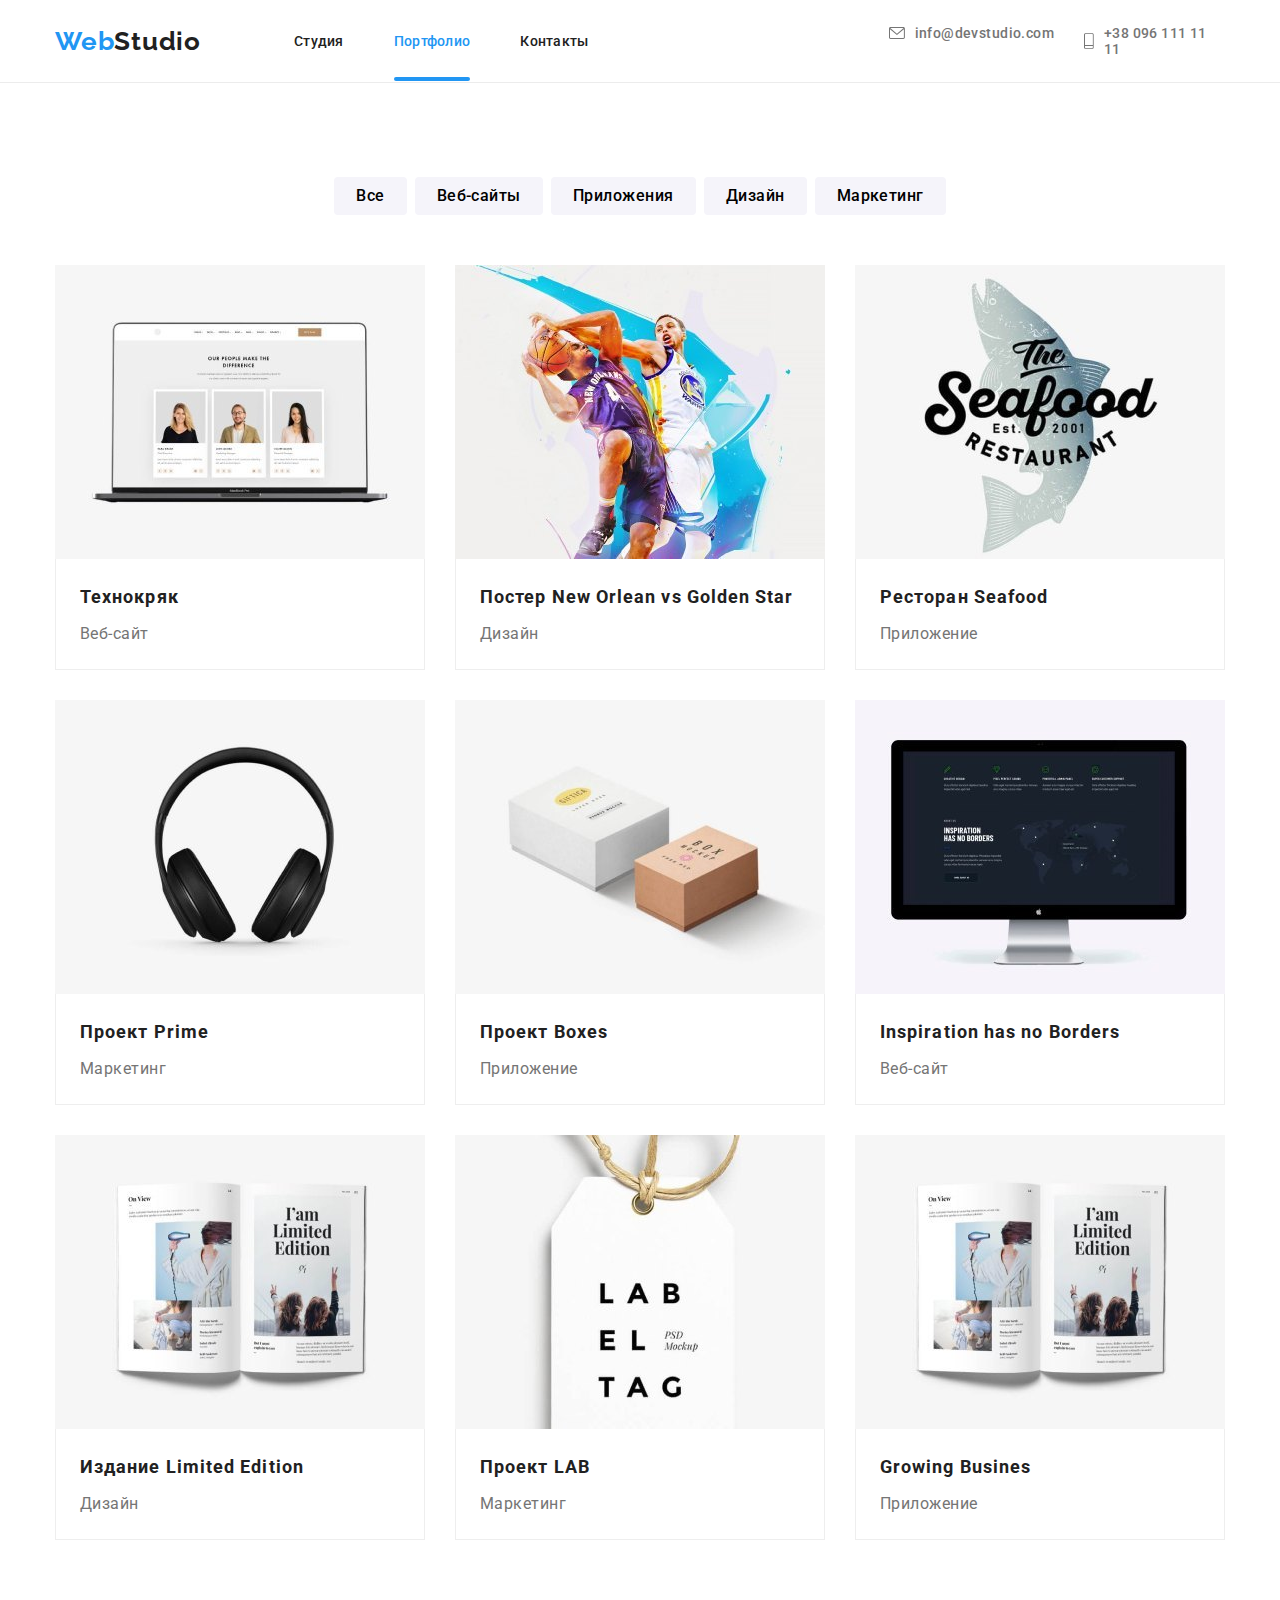
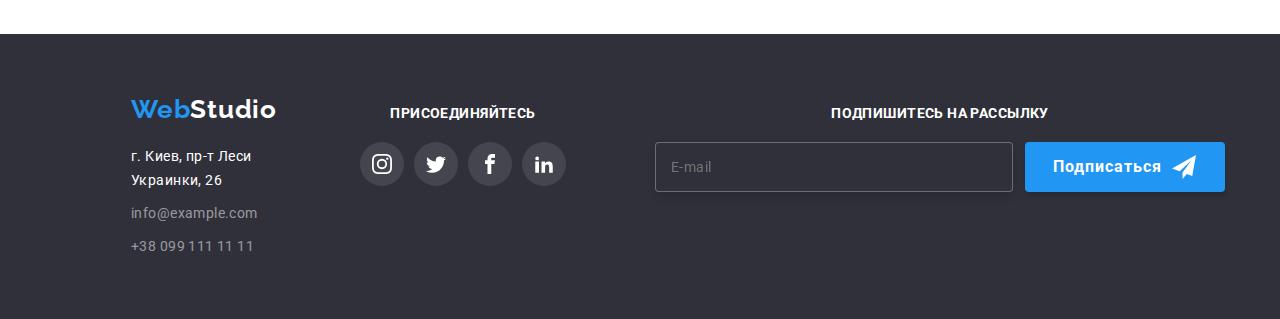
==== commit e661b545: "2" ====
--- a/portfolio.html
+++ b/portfolio.html
@@ -60,10 +60,10 @@
 
 <div class="mobail-header container">
        <a href="./index.html" class="mobail-logo">Web<span class="logo__header-color">Studio</span></a>    
-       <button class="mobile-menu-btn" type="button"  data-menu-button>
+       <button class="mobile-menu-btn" type="button"  data-mobile-open>
             <svg  class="mobile-menu-icon" width="24" height="16">
               <use class="mobile-menu-open" href="./images/symbol-defs.svg#menu-24px"></use>
-            <use class="mobile-menu-close" href="./images/symbol-defs.svg#close-24px"></use>
+            <!-- <use class="mobile-menu-close" href="./images/symbol-defs.svg#close-24px"></use> -->
             </svg>
        </button>
 
@@ -551,7 +551,13 @@
     </footer>
 
    <!-- MOBILE MENU MODUL -->
-    <div class=" mobile-menu backdro is-hidde" data-menu>
+    <div class=" mobile-menu backdro is-hidden" data-mobile>
+        
+      <button type="button" class="modile-close-btn" data-mobile-close>
+          <svg class="close-bt" width="24" height="16">
+            <use href="./images/symbol-defs.svg#close-24px"></use>
+          </svg>
+        </button>
 
       <ul class=" mobile-menu__nav list">
         <li class="mobile-menu__nav--item">
@@ -592,5 +598,6 @@
     </div>
 
     <script src="./js/mobile-menu.js"></script>
+    <script src="./js/mobile-modal.js"></script>
   </body>
 </html>
--- a/css/main.min.css
+++ b/css/main.min.css
@@ -1 +1 @@
-*,*::before,*::after{-webkit-box-sizing:border-box;box-sizing:border-box}:root{--card-team-gap: 30px;--card-projects-gap: 30px;--main-brand-color: #2196f3;--sekond-brand-color: #212121;--main-body-color: #ffffff;--buttom-second-color: #188ce8;--text-main-color: #2f303a;--text-sekond-color: #757575;--background-second-color: #f5f4fa;--background: #e5e5e5;--icons-first-color: #afb1b8;--e-adress-color: rgba(225, 225, 225, 0.6)}body{font-family:Roboto,sans-serif;color:var(--sekond-brand-color);background-color:var(--main-body-color);font-size:14px;letter-spacing:.03em}.list{list-style:none;margin:0;padding-left:0px}.link{text-decoration:none;padding:0px}h1,h2,h3,h4,h5,p{margin:0}ul,ol{margin:0;padding-left:0}img{display:block;height:auto}a{text-decoration:none}.visually-hidden{position:absolute;width:1px;height:1px;margin:-1px;border:0;padding:0;white-space:nowrap;-webkit-clip-path:inset(100%);clip-path:inset(100%);clip:rect(0 0 0 0);overflow:hidden}.container{width:100%;margin-left:auto;margin-right:auto;padding:0 15px}@media screen and (max-width: 479px){.container{max-width:100%;margin-left:auto;margin-right:auto}}@media screen and (min-width: 480px){.container{max-width:480px}}@media screen and (min-width: 768px){.container{max-width:768px}}@media screen and (min-width: 1200px){.container{max-width:1200px}}.section{margin:0 auto}@media screen and (max-width: 1199px){.section{padding-top:60px;padding-bottom:60px}}@media screen and (min-width: 1200px){.section{padding-top:94px;padding-bottom:94px}}.header{padding-top:25px;padding-bottom:24px;border-bottom:1px solid #ececec}@media screen and (max-width: 767px){.header{display:none}}@media screen and (min-width: 768px){.header{padding-top:21px;padding-bottom:21px}}@media screen and (min-width: 1200px){.header{padding-top:25px;padding-bottom:24px}}.mobail-header{display:-webkit-box;display:-ms-flexbox;display:flex;-webkit-box-align:center;-ms-flex-align:center;align-items:center;background-color:var(--main-body-color)}@media screen and (min-width: 767px){.mobail-header{display:none;max-width:100%}}.mobail-logo{display:-webkit-box;display:-ms-flexbox;display:flex;padding:16px 0;font-family:"Raleway";font-style:normal;font-weight:700;font-size:24px;line-height:1.17;letter-spacing:.03em;color:var(--main-brand-color);cursor:pointer}.mobile-menu-btn{margin-right:0px;background-color:rgba(0,0,0,0);border:none;width:40px;height:40px;display:-webkit-box;display:-ms-flexbox;display:flex;-webkit-box-align:center;-ms-flex-align:center;align-items:center;-webkit-box-pack:center;-ms-flex-pack:center;justify-content:center;cursor:pointer;margin-left:auto;z-index:1000;-webkit-transform:fill;transform:fill;-webkit-transition:-webkit-transform 250ms cubic-bezier(0.4, 0, 0.2, 1);transition:-webkit-transform 250ms cubic-bezier(0.4, 0, 0.2, 1);transition:transform 250ms cubic-bezier(0.4, 0, 0.2, 1);transition:transform 250ms cubic-bezier(0.4, 0, 0.2, 1), -webkit-transform 250ms cubic-bezier(0.4, 0, 0.2, 1)}@media screen and (min-width: 768px){.mobile-menu-btn{display:none}}.mobile-menu-open,.mobile-menu-close{-webkit-transform:fill;transform:fill;-webkit-transition:-webkit-transform 250ms cubic-bezier(0.4, 0, 0.2, 1);transition:-webkit-transform 250ms cubic-bezier(0.4, 0, 0.2, 1);transition:transform 250ms cubic-bezier(0.4, 0, 0.2, 1);transition:transform 250ms cubic-bezier(0.4, 0, 0.2, 1), -webkit-transform 250ms cubic-bezier(0.4, 0, 0.2, 1);fill:var(--sekond-brand-color)}.mobile-menu-open:hover,.mobile-menu-open:focus{fill:var(--main-brand-color)}.mobile-menu-close:focus,.mobile-menu-close:hover{fill:var(--main-brand-color)}.mobile-menu-open{-webkit-transition:500ms;transition:500ms}.mobile-menu-btn.is-open .mobile-menu-open{opacity:0}.mobile-menu-close{opacity:0;-webkit-transition:500ms;transition:500ms}.mobile-menu-btn.is-open .mobile-menu-close{opacity:1}.logo{display:block;font-family:"Raleway";text-decoration:none;font-weight:700;font-size:26px;line-height:1.19;letter-spacing:.03em;color:var(--main-brand-color)}@media screen and (max-width: 1199px){.logo{display:-webkit-box;display:-ms-flexbox;display:flex;-webkit-box-pack:center;-ms-flex-pack:center;justify-content:center}}.logo--bottom{margin-bottom:20px}.logo__footer-color{color:var(--main-body-color)}@media screen and (min-width: 768px){.logo--right{margin-right:86px}}@media screen and (min-width: 1200px){.logo--right{margin-right:93px}}.logo__header-color{color:var(--sekond-brand-color)}.nav{display:-webkit-box;display:-ms-flexbox;display:flex;-webkit-box-align:center;-ms-flex-align:center;align-items:center}.nav__item{margin-right:50px}.nav__item:last-child{margin-right:0px}.nav__info{position:relative;font-weight:500;line-height:1.14;letter-spacing:.02em;color:var(--sekond-brand-color);-webkit-transition-property:color;transition-property:color;-webkit-transition-duration:250ms;transition-duration:250ms;-webkit-transition-timing-function:cubic-bezier(0.4, 0, 0.2, 1);transition-timing-function:cubic-bezier(0.4, 0, 0.2, 1)}.nav__info:hover,.nav__info:focus{color:var(--main-brand-color)}.active::after{content:"";position:absolute;left:0;bottom:-32px;width:100%;height:4px;border-radius:2px;background-color:var(--main-brand-color)}.active{color:var(--main-brand-color)}.heder-contacts{display:-webkit-box;display:-ms-flexbox;display:flex}@media screen and (min-width: 768px){.heder-contacts{-ms-flex-wrap:wrap;flex-wrap:wrap;margin-left:74px}}@media screen and (min-width: 1200px){.heder-contacts{-ms-flex-wrap:nowrap;flex-wrap:nowrap;margin-left:300px}}.heder-contacts__mail,.heder-contacts__tel{display:-webkit-box;display:-ms-flexbox;display:flex;-webkit-box-align:center;-ms-flex-align:center;align-items:center;font-family:"Roboto";font-style:normal;font-weight:500;letter-spacing:.02em;color:var(--text-sekond-color);-webkit-transition-property:color;transition-property:color;-webkit-transition-duration:250ms;transition-duration:250ms;-webkit-transition-timing-function:cubic-bezier(0.4, 0, 0.2, 1);transition-timing-function:cubic-bezier(0.4, 0, 0.2, 1)}@media screen and (min-width: 768px){.heder-contacts__mail,.heder-contacts__tel{font-weight:500;font-size:12px;line-height:1.17;letter-spacing:.02em}}.heder-contacts__mail:hover,.heder-contacts__mail:hover,.heder-contacts__tel:hover,.heder-contacts__tel:hover{color:var(--main-brand-color)}@media screen and (min-width: 768px){.heder-contacts__mail{padding-bottom:9px}}@media screen and (min-width: 1200px){.heder-contacts__link+.heder-contacts__link{margin-left:50px}}.heder-contacts__icon{fill:currentColor}@media screen and (min-width: 768px){.heder-contacts__icon{margin-right:8px}}@media screen and (min-width: 1200px){.heder-contacts__icon{margin-right:10px}}.heder-contacts__icon:hover{fill:currentColor}@media screen and (min-width: 768px){.heder-contacts__icon--smal-tel{width:10px;height:14px}}@media screen and (min-width: 1200px){.heder-contacts__icon--smal-tel{width:10px;height:16px}}@media screen and (min-width: 768px){.heder-contacts__icon--smal-mail{width:12px;height:10px}}@media screen and (min-width: 1200px){.heder-contacts__icon--smal-mail{width:16px;height:12px}}.market{background-color:var(--text-main-color)}@media screen and (max-width: 1199px){.market{padding-top:118px;padding-bottom:118px}}@media screen and (min-width: 1200px){.market{padding-top:200px;padding-bottom:200px}}.wrapper{margin-left:auto;margin-right:auto;background-repeat:no-repeat;background-position:center;background-size:cover;background-image:-webkit-gradient(linear, left top, right top, from(rgba(47, 48, 58, 0.4)), to(rgba(47, 48, 58, 0.4)));background-image:linear-gradient(to right, rgba(47, 48, 58, 0.4), rgba(47, 48, 58, 0.4))}@media screen and (max-width: 479px){.wrapper{max-width:479px;max-height:400px;background-image:url(../img-new/header/header-480.jpg)}}@media screen and (max-width: 479px)and (min-device-pixel-ratio: 2),screen and (max-width: 479px)and (-webkit-min-device-pixel-ratio: 2),screen and (max-width: 479px)and (min-resolution: 192dpi),screen and (max-width: 479px)and (min-resolution: 2dppx){.wrapper{background-image:url(../img-new/header/header-480-@2x.jpg)}}@media screen and (min-width: 480px){.wrapper{max-width:480px;height:400px;background-image:url(../img-new/header/header-480.jpg)}}@media screen and (min-width: 480px)and (min-device-pixel-ratio: 2),screen and (min-width: 480px)and (-webkit-min-device-pixel-ratio: 2),screen and (min-width: 480px)and (min-resolution: 192dpi),screen and (min-width: 480px)and (min-resolution: 2dppx){.wrapper{background-image:url(../img-new/header/header-480-@2x.jpg)}}@media screen and (min-width: 768px){.wrapper{max-width:768px;height:400px;background-image:url(../img-new/header/header-768.jpg)}}@media screen and (min-width: 768px)and (min-device-pixel-ratio: 2),screen and (min-width: 768px)and (-webkit-min-device-pixel-ratio: 2),screen and (min-width: 768px)and (min-resolution: 192dpi),screen and (min-width: 768px)and (min-resolution: 2dppx){.wrapper{background-image:url(../img-new/header/header-768-@2x.jpg)}}@media screen and (min-width: 1200px){.wrapper{max-width:1600px;height:600px;background-image:url(../img-new/header/header-1200.jpg)}}@media screen and (min-width: 1200px)and (min-device-pixel-ratio: 2),screen and (min-width: 1200px)and (-webkit-min-device-pixel-ratio: 2),screen and (min-width: 1200px)and (min-resolution: 192dpi),screen and (min-width: 1200px)and (min-resolution: 2dppx){.wrapper{background-image:url(../img-new/header/header-1200-@2x.jpg)}}.solution{margin:0px auto;font-family:"Roboto";font-style:normal;font-weight:900;text-transform:uppercase;text-align:center;letter-spacing:.06em;color:var(--main-body-color)}@media screen and (max-width: 1199px){.solution{width:360px;font-size:26px;line-height:1.62}}@media screen and (min-width: 1200px){.solution{width:696px;font-size:44px;line-height:1.36}}.order{display:block;margin:0 auto;padding:10px 32px 10px 32px;margin-top:30px;background:var(--main-brand-color);-webkit-box-shadow:0px 4px 4px rgba(0,0,0,.15);box-shadow:0px 4px 4px rgba(0,0,0,.15);border:0;border-radius:4px;font-family:"Roboto";font-weight:700;font-size:16px;line-height:1.88;text-align:center;letter-spacing:.06em;color:var(--main-body-color);cursor:pointer}.order:hover{background-color:var(--buttom-second-color)}.order:focus{cursor:progress}.feature{display:-webkit-box;display:-ms-flexbox;display:flex;-webkit-box-pack:center;-ms-flex-pack:center;justify-content:center;-webkit-box-align:center;-ms-flex-align:center;align-items:center;width:100%;height:120px;background-color:var(--background-second-color);border-radius:4px}.feature--bottom{margin-bottom:30px}.fors{display:-webkit-box;display:-ms-flexbox;display:flex;-webkit-box-pack:center;-ms-flex-pack:center;justify-content:center;-ms-flex-wrap:wrap;flex-wrap:wrap;gap:30px}@media screen and (min-width: 480px){.fors__list{max-width:450px}}@media screen and (min-width: 768px){.fors__list{max-width:354px}}@media screen and (min-width: 1200px){.fors__list{max-width:270px}}.fors__skils{font-family:"Roboto";font-size:14px;font-weight:700;letter-spacing:.03em;text-transform:uppercase;color:var(--sekond-brand-color)}.fors__skils--bottom{margin:0 0 10px 0}.fors__deskr{font-family:"Roboto";font-style:normal;font-weight:400;line-height:1.71;letter-spacing:.03em;color:var(--text-sekond-color);margin:0}.work{padding-top:0px}@media screen and (max-width: 1199px){.work{display:none}}.picture{display:-webkit-box;display:-ms-flexbox;display:flex;-webkit-box-pack:center;-ms-flex-pack:center;justify-content:center;-ms-flex-wrap:wrap;flex-wrap:wrap;gap:30px}.picture__box{position:relative}.picture__text{display:-webkit-box;display:-ms-flexbox;display:flex;-webkit-box-pack:center;-ms-flex-pack:center;justify-content:center;-webkit-box-align:center;-ms-flex-align:center;align-items:center;position:absolute;width:100%;height:70px;bottom:0;font-weight:700;text-transform:uppercase;color:var(--main-body-color);background:rgba(47,48,58,.8)}.mishion{font-family:"Roboto";font-weight:700;letter-spacing:.03em;text-align:center;color:var(--sekond-brand-color)}@media screen and (min-width: 1200px){.mishion{font-size:36px;line-height:1.16}}@media screen and (max-width: 1199px){.mishion{font-size:28px;line-height:1.18}}@media screen and (min-width: 1200px){.mishion--bottom{margin-bottom:50px}}@media screen and (max-width: 1199px){.mishion--bottom{margin-bottom:30px}}.team{margin-left:auto;margin-right:auto;background-color:var(--background-second-color)}.team-box{display:-webkit-box;display:-ms-flexbox;display:flex;-webkit-box-pack:center;-ms-flex-pack:center;justify-content:center;-ms-flex-wrap:wrap;flex-wrap:wrap;gap:30px}.team-box__unit{background:var(--main-body-color);-webkit-box-shadow:0px 1px 3px rgba(0,0,0,.12),0px 1px 1px rgba(0,0,0,.14),0px 2px 1px rgba(0,0,0,.2);box-shadow:0px 1px 3px rgba(0,0,0,.12),0px 1px 1px rgba(0,0,0,.14),0px 2px 1px rgba(0,0,0,.2);border-radius:0px 0px 4px 4px;overflow:hidden}@media screen and (min-width: 480px){.team-box__img{width:450px;height:460px}}@media screen and (min-width: 768px){.team-box__img{width:354px;height:374px}}@media screen and (min-width: 1200px){.team-box__img{width:270px;height:260px}}.personal{padding:30px 0}.personal__soname{text-align:center;font-family:"Roboto";font-weight:500;font-size:16px;line-height:1.19;letter-spacing:.03em;color:var(--sekond-brand-color)}.personal__job{text-align:center;font-family:"Roboto";font-weight:400;font-size:16px;line-height:1.19;letter-spacing:.03em;color:var(--text-sekond-color)}.personal__job--top{margin-top:10px}.soshial{display:-webkit-box;display:-ms-flexbox;display:flex;-webkit-box-align:center;-ms-flex-align:center;align-items:center;-webkit-box-pack:center;-ms-flex-pack:center;justify-content:center}.soshial--top{margin-top:16px}.soshial__list{margin-right:10px}.soshial__list:last-child{margin-right:0px}.soshial__links{display:-webkit-box;display:-ms-flexbox;display:flex;-webkit-box-align:center;-ms-flex-align:center;align-items:center;-webkit-box-pack:center;-ms-flex-pack:center;justify-content:center;width:44px;height:44px;border-radius:50%;color:var(--icons-first-color);-webkit-transition-property:background-color,color;transition-property:background-color,color;-webkit-transition-duration:250ms;transition-duration:250ms;-webkit-transition-timing-function:cubic-bezier(0.4, 0, 0.2, 1);transition-timing-function:cubic-bezier(0.4, 0, 0.2, 1)}.soshial__links:hover,.soshial__links:focus{background-color:var(--buttom-second-color);color:var(--main-body-color)}.soshial__icons{fill:currentColor}.soshial__icons:hover,.soshial__icons:focus{fill:currentColor}.klients{display:-webkit-box;display:-ms-flexbox;display:flex;-webkit-box-pack:center;-ms-flex-pack:center;justify-content:center;margin-left:auto;margin-right:auto;-ms-flex-wrap:wrap;flex-wrap:wrap;gap:30px}.klients__link{display:-webkit-box;display:-ms-flexbox;display:flex;-webkit-box-pack:center;-ms-flex-pack:center;justify-content:center;-webkit-box-align:center;-ms-flex-align:center;align-items:center;width:170px;height:92px;color:var(--icons-first-color);border:1px solid var(--icons-first-color);border-radius:4px;-webkit-transition-property:border-color,color;transition-property:border-color,color;-webkit-transition-duration:250ms;transition-duration:250ms;-webkit-transition-timing-function:cubic-bezier(0.4, 0, 0.2, 1);transition-timing-function:cubic-bezier(0.4, 0, 0.2, 1)}.klients__link:hover,.klients__link:focus{color:var(--main-brand-color);border-color:var(--main-brand-color)}.klients__icon{fill:currentColor}.grafit{background-color:var(--text-main-color);padding:60px 0}.flex{display:-webkit-box;display:-ms-flexbox;display:flex}@media screen and (max-width: 767px){.flex{margin:auto;-webkit-box-pack:center;-ms-flex-pack:center;justify-content:center;-webkit-box-orient:vertical;-webkit-box-direction:normal;-ms-flex-direction:column;flex-direction:column;-webkit-box-align:center;-ms-flex-align:center;align-items:center}}@media screen and (min-width: 768px){.flex{-ms-flex-wrap:wrap;flex-wrap:wrap;-webkit-box-pack:justify;-ms-flex-pack:justify;justify-content:space-between;-webkit-box-align:baseline;-ms-flex-align:baseline;align-items:baseline}}@media screen and (min-width: 1200px){.flex{-ms-flex-wrap:nowrap;flex-wrap:nowrap;-webkit-box-align:baseline;-ms-flex-align:baseline;align-items:baseline;-webkit-box-pack:start;-ms-flex-pack:start;justify-content:flex-start}}.footer__contacts--right{display:block}@media screen and (min-width: 768px){.footer__contacts--right{margin-left:76px}}@media screen and (min-width: 1200px){.footer__contacts--right{margin-right:70px}}.footer__contacts-block{display:-webkit-box;display:-ms-flexbox;display:flex;-webkit-box-orient:vertical;-webkit-box-direction:normal;-ms-flex-direction:column;flex-direction:column;-ms-flex-wrap:wrap;flex-wrap:wrap;gap:9px}@media screen and (max-width: 760px){.footer__contacts-block{margin-bottom:60px}}@media screen and (max-width: 1199px){.footer__contacts-list{margin-right:auto;margin-left:auto}}.footer__contacts-list:last-child{margin-bottom:0}.footer__contacts-adress{font-style:normal;line-height:1.71;letter-spacing:.03em;color:var(--main-body-color);-webkit-transition-property:color;transition-property:color;-webkit-transition-duration:250ms;transition-duration:250ms;-webkit-transition-timing-function:cubic-bezier(0.4, 0, 0.2, 1);transition-timing-function:cubic-bezier(0.4, 0, 0.2, 1)}.footer__contacts-link{color:var(--e-adress-color);font-style:normal;line-height:1.71;letter-spacing:.03em;-webkit-transition-property:color;transition-property:color;-webkit-transition-duration:250ms;transition-duration:250ms;-webkit-transition-timing-function:cubic-bezier(0.4, 0, 0.2, 1);transition-timing-function:cubic-bezier(0.4, 0, 0.2, 1)}.footer__contacts-adress:hover,.footer__contacts-link:hover,.footer__contacts-link:focus,.footer__contacts-adress:focus{color:var(--main-brand-color)}@media screen and (min-width: 768px){.footer-soclink{margin-right:89px}}@media screen and (max-width: 1199px){.footer-soclink{display:-webkit-box;display:-ms-flexbox;display:flex;-webkit-box-orient:vertical;-webkit-box-direction:normal;-ms-flex-direction:column;flex-direction:column;-webkit-box-align:center;-ms-flex-align:center;align-items:center;-webkit-box-pack:center;-ms-flex-pack:center;justify-content:center}}.footer-title{margin-bottom:20px;font-family:"Roboto";font-style:normal;font-weight:700;font-size:14px;line-height:1.14;letter-spacing:.03em;text-transform:uppercase;color:var(--main-body-color);text-align:center;font-family:"Roboto";font-style:normal;font-weight:700;font-size:14px;line-height:1.14;letter-spacing:.03em;text-transform:uppercase;color:var(--main-body-color)}@media screen and (max-width: 1199px){.footer-title{text-align:center}}.footer-soc-link{display:-webkit-box;display:-ms-flexbox;display:flex;width:44px;height:44px;-webkit-box-pack:center;-ms-flex-pack:center;justify-content:center;-webkit-box-align:center;-ms-flex-align:center;align-items:center;border-radius:50%;color:var(--main-body-color);background:rgba(255,255,255,.1);-webkit-transition-property:background-color;transition-property:background-color;-webkit-transition-duration:250ms;transition-duration:250ms;-webkit-transition-timing-function:cubic-bezier(0.4, 0, 0.2, 1);transition-timing-function:cubic-bezier(0.4, 0, 0.2, 1)}.footer-soc-link:hover,.footer-soc-link:focus{background-color:var(--main-brand-color)}.footer-soc-list{display:-webkit-box;display:-ms-flexbox;display:flex;margin-left:auto}.footer-soc-list .footer-soc-item+.footer-soc-item{margin-left:10px}.footer-icon{fill:currentColor}.footer-form{display:inline-block;-webkit-box-pack:end;-ms-flex-pack:end;justify-content:end}@media screen and (min-width: 768px){.footer-form{margin-left:auto;margin-right:auto}}@media screen and (max-width: 1199px){.footer-form{margin-top:60px}}@media screen and (min-width: 1200px){.footer-form{margin-left:auto;margin-right:0px}}.form-field{color:var(--main-body-color);background:var(--text-main-color);-webkit-user-select:none;-moz-user-select:none;-ms-user-select:none;user-select:none}.input{height:50px;width:358px;padding:15px;letter-spacing:.03em;background:var(--text-main-color);color:var(---main-btn-color);border:1px solid rgba(255,255,255,.3);-webkit-filter:drop-shadow(0px 4px 4px rgba(0, 0, 0, 0.15));filter:drop-shadow(0px 4px 4px rgba(0, 0, 0, 0.15));border-radius:4px;-webkit-transition-property:border-color;transition-property:border-color;-webkit-transition-duration:250ms;transition-duration:250ms;-webkit-transition-timing-function:cubic-bezier(0.4, 0, 0.2, 1);transition-timing-function:cubic-bezier(0.4, 0, 0.2, 1)}@media screen and (max-width: 400px){.input{max-width:300px}}.input:hover,.input:focus-within{outline:none;border-color:var(--buttom-second-color)}@media screen and (max-width: 1199px){.btn-send{display:-webkit-box;display:-ms-flexbox;display:flex;-webkit-box-orient:vertical;-webkit-box-direction:normal;-ms-flex-direction:column;flex-direction:column;-webkit-box-pack:center;-ms-flex-pack:center;justify-content:center;-webkit-box-align:center;-ms-flex-align:center;align-items:center}}@media screen and (min-width: 1200px){.btn-send{display:-webkit-box;display:-ms-flexbox;display:flex;-webkit-box-align:end;-ms-flex-align:end;align-items:flex-end}}.button-send{padding:0;width:200px;height:50px;font-weight:700;font-size:16px;line-height:1.88;display:-webkit-box;display:-ms-flexbox;display:flex;-webkit-box-pack:end;-ms-flex-pack:end;justify-content:flex-end;-webkit-box-align:center;-ms-flex-align:center;align-items:center;text-align:center;border:0;border-radius:4px;letter-spacing:.06em;background-color:var(--main-brand-color);color:var(--main-body-color);-webkit-box-shadow:0px 4px 4px rgba(0,0,0,.15);box-shadow:0px 4px 4px rgba(0,0,0,.15);-webkit-transition-property:background-color;transition-property:background-color;-webkit-transition-duration:250ms;transition-duration:250ms;-webkit-transition-timing-function:cubic-bezier(0.4, 0, 0.2, 1);transition-timing-function:cubic-bezier(0.4, 0, 0.2, 1);cursor:pointer}@media screen and (max-width: 1199px){.button-send{margin-top:20px}}@media screen and (min-width: 1200px){.button-send{margin-left:12px}}.button-icon-send{margin-right:29px;margin-left:10px;cursor:pointer}.button-send:hover,.button-send:focus{background-color:var(--buttom-second-color)}.menu{display:-webkit-box;display:-ms-flexbox;display:flex;-ms-flex-wrap:wrap;flex-wrap:wrap;gap:8px}@media screen and (min-width: 480px){.menu{-webkit-box-pack:start;-ms-flex-pack:start;justify-content:flex-start}}@media screen and (min-width: 768px){.menu{-webkit-box-pack:center;-ms-flex-pack:center;justify-content:center}}@media screen and (min-width: 1200px){.menu{-webkit-box-pack:center;-ms-flex-pack:center;justify-content:center}}@media screen and (max-width: 479px){.menu--bottom{margin-bottom:30px}}@media screen and (min-width: 480px){.menu--bottom{margin-bottom:40px}}@media screen and (min-width: 768px){.menu--bottom{margin-bottom:30px}}@media screen and (min-width: 1200px){.menu--bottom{margin-bottom:50px}}.menu__link{padding:6px 22px;border-radius:4px;border:0;font-family:"Roboto";font-style:normal;font-weight:500;font-size:16px;line-height:1.63;letter-spacing:.03em;background-color:var(--background-second-color);-webkit-transition-property:background-color,color,-webkit-box-shadow;transition-property:background-color,color,-webkit-box-shadow;transition-property:background-color,color,box-shadow;transition-property:background-color,color,box-shadow,-webkit-box-shadow;-webkit-transition-duration:250ms;transition-duration:250ms;-webkit-transition-timing-function:cubic-bezier(0.4, 0, 0.2, 1);transition-timing-function:cubic-bezier(0.4, 0, 0.2, 1);cursor:pointer}.menu__link:hover,.menu__link:focus{background:var(--main-brand-color);color:var(--main-body-color);-webkit-box-shadow:0px 3px 1px rgba(0,0,0,.1),0px 1px 2px rgba(0,0,0,.08),0px 2px 2px rgba(0,0,0,.12);box-shadow:0px 3px 1px rgba(0,0,0,.1),0px 1px 2px rgba(0,0,0,.08),0px 2px 2px rgba(0,0,0,.12)}.job-list{position:relative;display:-webkit-box;display:-ms-flexbox;display:flex;-ms-flex-wrap:wrap;flex-wrap:wrap;gap:30px}@media screen and (min-width: 480px){.job-list{-webkit-box-pack:center;-ms-flex-pack:center;justify-content:center}}@media screen and (min-width: 768px){.job-list{-webkit-box-pack:start;-ms-flex-pack:start;justify-content:flex-start;-webkit-box-align:start;-ms-flex-align:start;align-items:flex-start}}.job-project{position:relative;cursor:pointer}.projekt-link{display:block}.projekt-link:hover,.projekt-link:focus{-webkit-box-shadow:0px 1px 1px rgba(0,0,0,.12),0px 4px 4px rgba(0,0,0,.06),1px 4px 6px rgba(0,0,0,.16);box-shadow:0px 1px 1px rgba(0,0,0,.12),0px 4px 4px rgba(0,0,0,.06),1px 4px 6px rgba(0,0,0,.16)}.projekt-link:hover .projekt-text,.projekt-link:focus .projekt-text{-webkit-transform:translateY(0);transform:translateY(0)}.projekt-img{position:relative;overflow:hidden}@media screen and (min-width: 480px){.projekt-img__pic{width:450px;height:294px}}@media screen and (min-width: 768px){.projekt-img__pic{width:354px;height:294px}}@media screen and (min-width: 1200px){.projekt-img__pic{width:370px;height:294px}}.projekt-text{position:absolute;top:0;background-color:rgba(33,150,243,.9);padding:63px 24px;z-index:10000;-webkit-transform:translateY(100%);transform:translateY(100%);-webkit-transition:-webkit-transform 250ms cubic-bezier(0.4, 0, 0.2, 1);transition:-webkit-transform 250ms cubic-bezier(0.4, 0, 0.2, 1);transition:transform 250ms cubic-bezier(0.4, 0, 0.2, 1);transition:transform 250ms cubic-bezier(0.4, 0, 0.2, 1), -webkit-transform 250ms cubic-bezier(0.4, 0, 0.2, 1);font-weight:400;font-size:18px;line-height:1.56;letter-spacing:.03em;color:var(--main-body-color)}@media screen and (min-width: 480px){.projekt-text{-webkit-transform:translateY(120%);transform:translateY(120%)}}.job-project-box{padding:20px 24px 20px 24px;border-left:1px solid #eee;border-right:1px solid #eee;border-bottom:1px solid #eee}@media screen and (min-width: 480px){.job-project-box{width:450px}}@media screen and (min-width: 768px){.job-project-box{width:354px}}@media screen and (min-width: 1200px){.job-project-box{width:370px}}@media screen and (min-width: 768px){.job-project-box--height{height:147px}}@media screen and (min-width: 1200px){.job-project-box--height{height:100%}}.job-result{margin-bottom:4px;font-family:"Roboto";font-weight:700;font-size:18px;line-height:2;color:var(--sekond-brand-color);letter-spacing:.06em}.job-title{font-family:"Roboto";font-weight:400;font-size:16px;line-height:1.88;letter-spacing:.03em;color:var(--text-sekond-color)}.backdrop{position:fixed;top:0;left:0;width:100%;height:100%;background-color:rgba(0,0,0,.2);-webkit-transition:opacity 250ms cubic-bezier(0.4, 0, 0.2, 1),visibility 250ms;transition:opacity 250ms cubic-bezier(0.4, 0, 0.2, 1),visibility 250ms}.modal{position:absolute;top:50%;left:50%;-webkit-transform:translate(-50%, -50%);transform:translate(-50%, -50%);background-color:var(--main-body-color);border-radius:4px;-webkit-box-shadow:0px 1px 3px rgba(0,0,0,.12),0px 1px 1px rgba(0,0,0,.14),0px 2px 1px rgba(0,0,0,.1);box-shadow:0px 1px 3px rgba(0,0,0,.12),0px 1px 1px rgba(0,0,0,.14),0px 2px 1px rgba(0,0,0,.1)}@media screen and (max-width: 1199px){.modal{width:450px;height:609px}}@media screen and (max-width: 470px){.modal{max-width:300px;height:609px}}@media screen and (min-width: 1200px){.modal{width:528px;height:581px}}.modal-close-btn{position:absolute;top:8px;right:8px;display:-webkit-box;display:-ms-flexbox;display:flex;-webkit-box-align:center;-ms-flex-align:center;align-items:center;-webkit-box-pack:center;-ms-flex-pack:center;justify-content:center;padding:0;width:30px;height:30px;border-radius:50%;border:1px solid rgba(0,0,0,.1);color:#000;background-color:var(--main-body-color);-webkit-transition-property:fill;transition-property:fill;-webkit-transition-duration:500ms;transition-duration:500ms;-webkit-transition-timing-function:cubic-bezier(0.4, 0, 0.2, 1);transition-timing-function:cubic-bezier(0.4, 0, 0.2, 1)}.modal-close-btn:hover,.modal-close-btn:focus{cursor:pointer;fill:var(--buttom-second-color);-webkit-box-shadow:0px 1px 3px rgba(0,0,0,.12),0px 1px 1px rgba(0,0,0,.14),0px 2px 1px rgba(0,0,0,.2);box-shadow:0px 1px 3px rgba(0,0,0,.12),0px 1px 1px rgba(0,0,0,.14),0px 2px 1px rgba(0,0,0,.2)}.backdrop.is-hidden{opacity:0;pointer-events:none}.modal-form{display:-webkit-box;display:-ms-flexbox;display:flex;-webkit-box-orient:vertical;-webkit-box-direction:normal;-ms-flex-direction:column;flex-direction:column;-webkit-box-align:center;-ms-flex-align:center;align-items:center}.modal-form-deskr{margin:40px auto 12px auto;font-weight:700;font-size:20px;line-height:1.15;text-align:center;letter-spacing:.03em;color:var(--sekond-brand-color)}@media screen and (max-width: 1199px){.modal-form-deskr{width:370px}}@media screen and (max-width: 470px){.modal-form-deskr{max-width:280px}}@media screen and (min-width: 1200px){.modal-form-deskr{width:448px}}.modal-form-fild{position:relative;display:-webkit-box;display:-ms-flexbox;display:flex;-webkit-box-orient:vertical;-webkit-box-direction:normal;-ms-flex-direction:column;flex-direction:column;margin-bottom:10px}@media screen and (max-width: 1199px){.modal-form-fild{width:370px}}@media screen and (max-width: 470px){.modal-form-fild{max-width:280px}}@media screen and (min-width: 1200px){.modal-form-fild{width:448px}}.modal-form-coments{display:-webkit-box;display:-ms-flexbox;display:flex;-webkit-box-orient:vertical;-webkit-box-direction:normal;-ms-flex-direction:column;flex-direction:column;margin-bottom:0px;height:138px}@media screen and (max-width: 1199px){.modal-form-coments{width:370px}}@media screen and (max-width: 470px){.modal-form-coments{max-width:280px}}@media screen and (min-width: 1200px){.modal-form-coments{width:448px}}.modal-field-coments{resize:none;outline:none;height:120px;padding:12px 16px;background:var(--main-body-color);border:1px solid rgba(33,33,33,.2);border-radius:4px;-webkit-box-sizing:border-box;box-sizing:border-box;font-weight:400;font-size:14px;line-height:1.5;color:rgba(117,117,117,.5);-webkit-transition-property:border-color,fill;transition-property:border-color,fill;-webkit-transition-duration:250ms;transition-duration:250ms;-webkit-transition-timing-function:cubic-bezier(0.4, 0, 0.2, 1);transition-timing-function:cubic-bezier(0.4, 0, 0.2, 1)}.modal-field-coments:hover,.modal-field-coments:focus{border-color:var(--main-brand-color)}.modal-field-name{font-weight:400;font-size:12px;line-height:1.17;color:var(--text-sekond-color);margin-bottom:4px}.input-wrap{position:relative}@media screen and (max-width: 1199px){.input-wrap{width:370px}}@media screen and (max-width: 470px){.input-wrap{max-width:280px}}@media screen and (min-width: 1200px){.input-wrap{width:448px}}.modal-field-input{width:100%;margin:0;outline:none;background:var(--main-body-color);border:1px solid rgba(33,33,33,.2);border-radius:4px;height:40px;font-style:normal;font-weight:400;font-size:16px;line-height:1.5;color:var(--text-sekond-color);padding:14px 42px;-webkit-transition-property:border-color,fill;transition-property:border-color,fill;-webkit-transition-duration:250ms;transition-duration:250ms;-webkit-transition-timing-function:cubic-bezier(0.4, 0, 0.2, 1);transition-timing-function:cubic-bezier(0.4, 0, 0.2, 1)}.form-icon{fill:var(--text-main-color);position:absolute;top:14px;left:14px;-webkit-transition-property:fill;transition-property:fill;-webkit-transition-duration:250ms;transition-duration:250ms;-webkit-transition-timing-function:cubic-bezier(0.4, 0, 0.2, 1);transition-timing-function:cubic-bezier(0.4, 0, 0.2, 1)}.modal-field-input:focus-within+.form-icon,.modal-field-input:hover+.form-icon{fill:var(--main-brand-color)}.modal-field-input:hover,.modal-field-input:focus-within{border-color:var(--main-brand-color)}.modal-field-contract{display:-webkit-box;display:-ms-flexbox;display:flex;-webkit-box-align:center;-ms-flex-align:center;align-items:center;margin-top:20px;font-weight:400;color:var(--text-sekond-color)}@media screen and (max-width: 1199px){.modal-field-contract{font-size:12px;line-height:1.17;letter-spacing:.01em}}@media screen and (max-width: 470px){.modal-field-contract{max-width:280px}}@media screen and (min-width: 1200px){.modal-field-contract{font-size:14px;line-height:1.71;letter-spacing:.03em}}.checkbox{width:16px;height:15px;margin-right:7px;cursor:pointer}@media screen and (max-width: 1199px){.checkbox{font-size:12px;line-height:1.71;letter-spacing:.03em}}@media screen and (max-width: 470px){.checkbox{font-size:10px;line-height:1.71;letter-spacing:.03em}}.contract{font-weight:400;font-size:14px;line-height:1.71;letter-spacing:.03em;-webkit-text-decoration-line:underline;text-decoration-line:underline;color:#2196f3;cursor:pointer}@media screen and (max-width: 1199px){.contract{font-size:12px;line-height:1.71;letter-spacing:.03em}}@media screen and (max-width: 470px){.contract{font-size:10px;line-height:1.71;letter-spacing:.03em}}.model-form-button{display:-webkit-box;display:-ms-flexbox;display:flex;-webkit-box-align:center;-ms-flex-align:center;align-items:center;text-align:center;background:var(--main-brand-color);border-radius:4px;padding:10px 55px;font-weight:700;letter-spacing:.06em;font-size:16px;line-height:1.88;color:var(--main-body-color);cursor:pointer;border:0;margin-top:30px;-webkit-transition-property:background-color,-webkit-box-shadow;transition-property:background-color,-webkit-box-shadow;transition-property:background-color,box-shadow;transition-property:background-color,box-shadow,-webkit-box-shadow;-webkit-transition-duration:250ms;transition-duration:250ms;-webkit-transition-timing-function:cubic-bezier(0.4, 0, 0.2, 1);transition-timing-function:cubic-bezier(0.4, 0, 0.2, 1)}.model-form-button:hover,.model-form-button:focus{background-color:var(--buttom-second-color);-webkit-box-shadow:0px 1px 3px rgba(0,0,0,.12),0px 1px 1px rgba(0,0,0,.14),0px 2px 1px rgba(0,0,0,.2);box-shadow:0px 1px 3px rgba(0,0,0,.12),0px 1px 1px rgba(0,0,0,.14),0px 2px 1px rgba(0,0,0,.2)}.mobile-menu{position:fixed;display:-webkit-box;display:-ms-flexbox;display:flex;-webkit-box-orient:vertical;-webkit-box-direction:normal;-ms-flex-direction:column;flex-direction:column;top:0;left:0;-webkit-transform:translateX(100%);transform:translateX(100%);width:100%;height:100%;padding:48px 40px;background-color:var(--main-body-color);z-index:100;-webkit-transition:500ms;transition:500ms;-webkit-transition-timing-function:cubic-bezier(0.4, 0, 0.2, 1);transition-timing-function:cubic-bezier(0.4, 0, 0.2, 1)}.mobile-menu.is-open{-webkit-transform:translateX(0%);transform:translateX(0%)}.mobile-menu__nav{margin-bottom:auto}.mobile-menu__nav--item:not(:last-child){margin-bottom:32px}.mobile-menu__nav--info{font-family:"Roboto";font-style:normal;font-weight:500;font-size:40px;line-height:47px;text-align:center;letter-spacing:.02em;color:var(--sekond-brand-color)}.carent{color:var(--main-brand-color)}.mobile-menu__contacts{margin-bottom:64px}.mobile-menu__contacts--tel{display:block;margin-bottom:32px;font-family:"Roboto";font-style:normal;font-weight:500;font-size:34px;line-height:1.18;letter-spacing:.02em;color:var(--main-brand-color)}.mobile-menu__contacts--mail{font-family:"Roboto";font-style:normal;font-weight:500;font-size:24px;line-height:1.17;letter-spacing:.02em;color:var(--text-sekond-color)}.mobile-menu__socials{display:-webkit-box;display:-ms-flexbox;display:flex;-webkit-box-align:center;-ms-flex-align:center;align-items:center;-ms-flex-wrap:wrap;flex-wrap:wrap;gap:10px}.mobile-menu__socials--item:not(:last-child){padding-right:10px;border-right:1px solid rgba(33,33,33,.2)}.mobile-menu__socials--link{font-family:"Roboto";font-style:normal;font-weight:500;font-size:18px;line-height:1.22;letter-spacing:.02em;color:var(--main-brand-color, #2196f3)}/*# sourceMappingURL=main.min.css.map */+*,*::before,*::after{-webkit-box-sizing:border-box;box-sizing:border-box}:root{--card-team-gap: 30px;--card-projects-gap: 30px;--main-brand-color: #2196f3;--sekond-brand-color: #212121;--main-body-color: #ffffff;--buttom-second-color: #188ce8;--text-main-color: #2f303a;--text-sekond-color: #757575;--background-second-color: #f5f4fa;--background: #e5e5e5;--icons-first-color: #afb1b8;--e-adress-color: rgba(225, 225, 225, 0.6)}body{font-family:Roboto,sans-serif;color:var(--sekond-brand-color);background-color:var(--main-body-color);font-size:14px;letter-spacing:.03em}.list{list-style:none;margin:0;padding-left:0px}.link{text-decoration:none;padding:0px}h1,h2,h3,h4,h5,p{margin:0}ul,ol{margin:0;padding-left:0}img{display:block;max-width:100%;height:auto}a{text-decoration:none}.visually-hidden{position:absolute;width:1px;height:1px;margin:-1px;border:0;padding:0;white-space:nowrap;-webkit-clip-path:inset(100%);clip-path:inset(100%);clip:rect(0 0 0 0);overflow:hidden}.container{width:100%;margin-left:auto;margin-right:auto;padding:0 15px}@media screen and (max-width: 479px){.container{max-width:100%;margin-left:auto;margin-right:auto}}@media screen and (min-width: 480px){.container{max-width:480px}}@media screen and (min-width: 768px){.container{max-width:768px}}@media screen and (min-width: 1200px){.container{max-width:1200px}}.section{margin:0 auto}@media screen and (max-width: 1199px){.section{padding-top:60px;padding-bottom:60px}}@media screen and (min-width: 1200px){.section{padding-top:94px;padding-bottom:94px}}.header{padding-top:25px;padding-bottom:24px;border-bottom:1px solid #ececec}@media screen and (max-width: 767px){.header{display:none}}@media screen and (min-width: 768px){.header{padding-top:21px;padding-bottom:21px}}@media screen and (min-width: 1200px){.header{padding-top:25px;padding-bottom:24px}}.mobail-header{display:-webkit-box;display:-ms-flexbox;display:flex;-webkit-box-align:center;-ms-flex-align:center;align-items:center;-webkit-box-pack:justify;-ms-flex-pack:justify;justify-content:space-between;border-bottom:1px solid #ececec;background-color:var(--main-body-color)}@media screen and (min-width: 767px){.mobail-header{display:none;max-width:100%}}.mobail-logo{display:-webkit-box;display:-ms-flexbox;display:flex;padding:16px 0;font-family:"Raleway";font-style:normal;font-weight:700;font-size:24px;line-height:1.17;letter-spacing:.03em;color:var(--main-brand-color);cursor:pointer}.mobile-menu-btn{margin-right:0px;background-color:rgba(0,0,0,0);border:none;width:40px;height:40px;display:-webkit-box;display:-ms-flexbox;display:flex;-webkit-box-align:center;-ms-flex-align:center;align-items:center;-webkit-box-pack:center;-ms-flex-pack:center;justify-content:center;cursor:pointer;margin-left:auto;z-index:0;-webkit-transform:fill;transform:fill;-webkit-transition:-webkit-transform 250ms cubic-bezier(0.4, 0, 0.2, 1);transition:-webkit-transform 250ms cubic-bezier(0.4, 0, 0.2, 1);transition:transform 250ms cubic-bezier(0.4, 0, 0.2, 1);transition:transform 250ms cubic-bezier(0.4, 0, 0.2, 1), -webkit-transform 250ms cubic-bezier(0.4, 0, 0.2, 1)}@media screen and (min-width: 768px){.mobile-menu-btn{display:none}}.mobile-menu-open{-webkit-transform:fill;transform:fill;-webkit-transition:-webkit-transform 250ms cubic-bezier(0.4, 0, 0.2, 1);transition:-webkit-transform 250ms cubic-bezier(0.4, 0, 0.2, 1);transition:transform 250ms cubic-bezier(0.4, 0, 0.2, 1);transition:transform 250ms cubic-bezier(0.4, 0, 0.2, 1), -webkit-transform 250ms cubic-bezier(0.4, 0, 0.2, 1);fill:var(--sekond-brand-color)}.mobile-menu-open:hover,.mobile-menu-open:focus{fill:var(--main-brand-color)}.logo{display:block;font-family:"Raleway";text-decoration:none;font-weight:700;font-size:26px;line-height:1.19;letter-spacing:.03em;color:var(--main-brand-color)}@media screen and (max-width: 1199px){.logo{display:-webkit-box;display:-ms-flexbox;display:flex;-webkit-box-pack:center;-ms-flex-pack:center;justify-content:center}}.logo--bottom{margin-bottom:20px}.logo__footer-color{color:var(--main-body-color)}@media screen and (min-width: 768px){.logo--right{margin-right:86px}}@media screen and (min-width: 1200px){.logo--right{margin-right:93px}}.logo__header-color{color:var(--sekond-brand-color)}.nav{display:-webkit-box;display:-ms-flexbox;display:flex;-webkit-box-align:center;-ms-flex-align:center;align-items:center}.nav__item{margin-right:50px}.nav__item:last-child{margin-right:0px}.nav__info{position:relative;font-weight:500;line-height:1.14;letter-spacing:.02em;color:var(--sekond-brand-color);-webkit-transition-property:color;transition-property:color;-webkit-transition-duration:250ms;transition-duration:250ms;-webkit-transition-timing-function:cubic-bezier(0.4, 0, 0.2, 1);transition-timing-function:cubic-bezier(0.4, 0, 0.2, 1)}.nav__info:hover,.nav__info:focus{color:var(--main-brand-color)}.active::after{content:"";position:absolute;left:0;bottom:-32px;width:100%;height:4px;border-radius:2px;background-color:var(--main-brand-color)}.active{color:var(--main-brand-color)}.heder-contacts{display:-webkit-box;display:-ms-flexbox;display:flex}@media screen and (min-width: 768px){.heder-contacts{-ms-flex-wrap:wrap;flex-wrap:wrap;margin-left:74px}}@media screen and (min-width: 1200px){.heder-contacts{-ms-flex-wrap:nowrap;flex-wrap:nowrap;margin-left:300px}}.heder-contacts__mail,.heder-contacts__tel{display:-webkit-box;display:-ms-flexbox;display:flex;-webkit-box-align:center;-ms-flex-align:center;align-items:center;font-family:"Roboto";font-style:normal;font-weight:500;letter-spacing:.02em;color:var(--text-sekond-color);-webkit-transition-property:color;transition-property:color;-webkit-transition-duration:250ms;transition-duration:250ms;-webkit-transition-timing-function:cubic-bezier(0.4, 0, 0.2, 1);transition-timing-function:cubic-bezier(0.4, 0, 0.2, 1)}@media screen and (min-width: 768px){.heder-contacts__mail,.heder-contacts__tel{font-size:12px;line-height:1.17;letter-spacing:.02em}}@media screen and (min-width: 1200px){.heder-contacts__mail,.heder-contacts__tel{font-size:14px;line-height:1.17;letter-spacing:.03em}}.heder-contacts__mail:hover,.heder-contacts__mail:hover,.heder-contacts__tel:hover,.heder-contacts__tel:hover{color:var(--main-brand-color)}@media screen and (min-width: 768px){.heder-contacts__mail{padding-bottom:9px}}@media screen and (min-width: 1200px){.heder-contacts__link+.heder-contacts__link{margin-left:30px}}.heder-contacts__icon{fill:currentColor}@media screen and (min-width: 768px){.heder-contacts__icon{margin-right:8px}}@media screen and (min-width: 1200px){.heder-contacts__icon{margin-right:10px}}.heder-contacts__icon:hover{fill:currentColor}@media screen and (min-width: 768px){.heder-contacts__icon--smal-tel{width:10px;height:14px}}@media screen and (min-width: 1200px){.heder-contacts__icon--smal-tel{width:10px;height:16px}}@media screen and (min-width: 768px){.heder-contacts__icon--smal-mail{width:12px;height:10px}}@media screen and (min-width: 1200px){.heder-contacts__icon--smal-mail{width:16px;height:12px}}.market{background-color:var(--text-main-color)}@media screen and (max-width: 1199px){.market{padding-top:118px;padding-bottom:118px}}@media screen and (min-width: 1200px){.market{padding-top:200px;padding-bottom:200px}}.wrapper{margin-left:auto;margin-right:auto;background-repeat:no-repeat;background-position:center;background-size:cover;background-image:-webkit-gradient(linear, left top, right top, from(rgba(47, 48, 58, 0.4)), to(rgba(47, 48, 58, 0.4)));background-image:linear-gradient(to right, rgba(47, 48, 58, 0.4), rgba(47, 48, 58, 0.4))}@media screen and (max-width: 479px){.wrapper{max-width:479px;max-height:400px;background-image:url(../img-new/header/header-480.jpg),-webkit-gradient(linear, left top, right top, from(rgba(47, 48, 58, 0.4)), to(rgba(47, 48, 58, 0.4)));background-image:url(../img-new/header/header-480.jpg),linear-gradient(to right, rgba(47, 48, 58, 0.4), rgba(47, 48, 58, 0.4))}}@media screen and (max-width: 479px)and (min-device-pixel-ratio: 2),screen and (max-width: 479px)and (-webkit-min-device-pixel-ratio: 2),screen and (max-width: 479px)and (min-resolution: 192dpi),screen and (max-width: 479px)and (min-resolution: 2dppx){.wrapper{background-image:url(../img-new/header/header-480-@2x.jpg),-webkit-gradient(linear, left top, right top, from(rgba(47, 48, 58, 0.4)), to(rgba(47, 48, 58, 0.4)));background-image:url(../img-new/header/header-480-@2x.jpg),linear-gradient(to right, rgba(47, 48, 58, 0.4), rgba(47, 48, 58, 0.4))}}@media screen and (min-width: 480px){.wrapper{max-width:480px;height:400px;background-image:url(../img-new/header/header-480.jpg),-webkit-gradient(linear, left top, right top, from(rgba(47, 48, 58, 0.4)), to(rgba(47, 48, 58, 0.4)));background-image:url(../img-new/header/header-480.jpg),linear-gradient(to right, rgba(47, 48, 58, 0.4), rgba(47, 48, 58, 0.4))}}@media screen and (min-width: 480px)and (min-device-pixel-ratio: 2),screen and (min-width: 480px)and (-webkit-min-device-pixel-ratio: 2),screen and (min-width: 480px)and (min-resolution: 192dpi),screen and (min-width: 480px)and (min-resolution: 2dppx){.wrapper{background-image:url(../img-new/header/header-480-@2x.jpg),-webkit-gradient(linear, left top, right top, from(rgba(47, 48, 58, 0.4)), to(rgba(47, 48, 58, 0.4)));background-image:url(../img-new/header/header-480-@2x.jpg),linear-gradient(to right, rgba(47, 48, 58, 0.4), rgba(47, 48, 58, 0.4))}}@media screen and (min-width: 768px){.wrapper{max-width:768px;height:400px;background-image:url(../img-new/header/header-768.jpg),-webkit-gradient(linear, left top, right top, from(rgba(47, 48, 58, 0.4)), to(rgba(47, 48, 58, 0.4)));background-image:url(../img-new/header/header-768.jpg),linear-gradient(to right, rgba(47, 48, 58, 0.4), rgba(47, 48, 58, 0.4))}}@media screen and (min-width: 768px)and (min-device-pixel-ratio: 2),screen and (min-width: 768px)and (-webkit-min-device-pixel-ratio: 2),screen and (min-width: 768px)and (min-resolution: 192dpi),screen and (min-width: 768px)and (min-resolution: 2dppx){.wrapper{background-image:url(../img-new/header/header-768-@2x.jpg),-webkit-gradient(linear, left top, right top, from(rgba(47, 48, 58, 0.4)), to(rgba(47, 48, 58, 0.4)));background-image:url(../img-new/header/header-768-@2x.jpg),linear-gradient(to right, rgba(47, 48, 58, 0.4), rgba(47, 48, 58, 0.4))}}@media screen and (min-width: 1200px){.wrapper{max-width:1600px;height:600px;background-image:url(../img-new/header/header-1200.jpg),-webkit-gradient(linear, left top, right top, from(rgba(47, 48, 58, 0.4)), to(rgba(47, 48, 58, 0.4)));background-image:url(../img-new/header/header-1200.jpg),linear-gradient(to right, rgba(47, 48, 58, 0.4), rgba(47, 48, 58, 0.4))}}@media screen and (min-width: 1200px)and (min-device-pixel-ratio: 2),screen and (min-width: 1200px)and (-webkit-min-device-pixel-ratio: 2),screen and (min-width: 1200px)and (min-resolution: 192dpi),screen and (min-width: 1200px)and (min-resolution: 2dppx){.wrapper{background-image:url(../img-new/header/header-1200-@2x.jpg),-webkit-gradient(linear, left top, right top, from(rgba(47, 48, 58, 0.4)), to(rgba(47, 48, 58, 0.4)));background-image:url(../img-new/header/header-1200-@2x.jpg),linear-gradient(to right, rgba(47, 48, 58, 0.4), rgba(47, 48, 58, 0.4))}}.solution{margin:0px auto;font-family:"Roboto";font-style:normal;font-weight:900;text-transform:uppercase;text-align:center;letter-spacing:.06em;color:var(--main-body-color)}@media screen and (max-width: 1199px){.solution{width:360px;font-size:26px;line-height:1.62}}@media screen and (min-width: 1200px){.solution{width:696px;font-size:44px;line-height:1.36}}@media screen and (max-width: 479px){.solution{width:300px;font-size:22px;line-height:1.18}}.order{display:block;margin:0 auto;padding:10px 32px 10px 32px;margin-top:30px;background:var(--main-brand-color);-webkit-box-shadow:0px 4px 4px rgba(0,0,0,.15);box-shadow:0px 4px 4px rgba(0,0,0,.15);border:0;border-radius:4px;font-family:"Roboto";font-weight:700;font-size:16px;line-height:1.88;text-align:center;letter-spacing:.06em;color:var(--main-body-color);cursor:pointer}.order:hover{background-color:var(--buttom-second-color)}.order:focus{cursor:progress}.feature{display:-webkit-box;display:-ms-flexbox;display:flex;-webkit-box-pack:center;-ms-flex-pack:center;justify-content:center;-webkit-box-align:center;-ms-flex-align:center;align-items:center;width:100%;height:120px;background-color:var(--background-second-color);border-radius:4px}.feature--bottom{margin-bottom:30px}.fors{display:-webkit-box;display:-ms-flexbox;display:flex;-webkit-box-pack:center;-ms-flex-pack:center;justify-content:center;-ms-flex-wrap:wrap;flex-wrap:wrap;gap:30px}@media screen and (min-width: 480px){.fors__list{max-width:450px}}@media screen and (min-width: 768px){.fors__list{max-width:354px}}@media screen and (min-width: 1200px){.fors__list{max-width:270px}}.fors__skils{font-family:"Roboto";font-size:14px;font-weight:700;letter-spacing:.03em;text-transform:uppercase;color:var(--sekond-brand-color)}@media screen and (max-width: 767px){.fors__skils{text-align:center}}.fors__skils--bottom{margin:0 0 10px 0}.fors__deskr{font-family:"Roboto";font-style:normal;font-weight:400;line-height:1.71;letter-spacing:.03em;color:var(--text-sekond-color);margin:0}.work{padding-top:0px}@media screen and (max-width: 1199px){.work{display:none}}.picture{display:-webkit-box;display:-ms-flexbox;display:flex;-webkit-box-pack:center;-ms-flex-pack:center;justify-content:center;-ms-flex-wrap:wrap;flex-wrap:wrap;gap:30px}.picture__box{position:relative}.picture__text{display:-webkit-box;display:-ms-flexbox;display:flex;-webkit-box-pack:center;-ms-flex-pack:center;justify-content:center;-webkit-box-align:center;-ms-flex-align:center;align-items:center;position:absolute;width:100%;height:70px;bottom:0;font-weight:700;text-transform:uppercase;color:var(--main-body-color);background:rgba(47,48,58,.8)}.mishion{font-family:"Roboto";font-weight:700;letter-spacing:.03em;text-align:center;color:var(--sekond-brand-color)}@media screen and (min-width: 1200px){.mishion{font-size:36px;line-height:1.16}}@media screen and (max-width: 1199px){.mishion{font-size:28px;line-height:1.18}}@media screen and (min-width: 1200px){.mishion--bottom{margin-bottom:50px}}@media screen and (max-width: 1199px){.mishion--bottom{margin-bottom:30px}}.team{margin-left:auto;margin-right:auto;background-color:var(--background-second-color)}.team-box{display:-webkit-box;display:-ms-flexbox;display:flex;-webkit-box-pack:center;-ms-flex-pack:center;justify-content:center;-ms-flex-wrap:wrap;flex-wrap:wrap;gap:30px}.team-box__unit{background:var(--main-body-color);-webkit-box-shadow:0px 1px 3px rgba(0,0,0,.12),0px 1px 1px rgba(0,0,0,.14),0px 2px 1px rgba(0,0,0,.2);box-shadow:0px 1px 3px rgba(0,0,0,.12),0px 1px 1px rgba(0,0,0,.14),0px 2px 1px rgba(0,0,0,.2);border-radius:0px 0px 4px 4px}@media screen and (min-width: 480px){.team-box__img{width:450px;height:460px}}@media screen and (min-width: 768px){.team-box__img{width:354px;height:374px}}@media screen and (min-width: 1200px){.team-box__img{width:270px;height:260px}}@media screen and (max-width: 479px){.team-box__img{width:100%;height:100%}}.personal{padding:30px 0}.personal__soname{text-align:center;font-family:"Roboto";font-weight:500;font-size:16px;line-height:1.19;letter-spacing:.03em;color:var(--sekond-brand-color)}.personal__job{text-align:center;font-family:"Roboto";font-weight:400;font-size:16px;line-height:1.19;letter-spacing:.03em;color:var(--text-sekond-color)}.personal__job--top{margin-top:10px}.soshial{display:-webkit-box;display:-ms-flexbox;display:flex;-webkit-box-align:center;-ms-flex-align:center;align-items:center;-webkit-box-pack:center;-ms-flex-pack:center;justify-content:center}.soshial--top{margin-top:16px}.soshial__list{margin-right:10px}.soshial__list:last-child{margin-right:0px}.soshial__links{display:-webkit-box;display:-ms-flexbox;display:flex;-webkit-box-align:center;-ms-flex-align:center;align-items:center;-webkit-box-pack:center;-ms-flex-pack:center;justify-content:center;width:44px;height:44px;border-radius:50%;color:var(--icons-first-color);-webkit-transition-property:background-color,color;transition-property:background-color,color;-webkit-transition-duration:250ms;transition-duration:250ms;-webkit-transition-timing-function:cubic-bezier(0.4, 0, 0.2, 1);transition-timing-function:cubic-bezier(0.4, 0, 0.2, 1)}.soshial__links:hover,.soshial__links:focus{background-color:var(--buttom-second-color);color:var(--main-body-color)}.soshial__icons{fill:currentColor}.soshial__icons:hover,.soshial__icons:focus{fill:currentColor}.klients{display:-webkit-box;display:-ms-flexbox;display:flex;-webkit-box-pack:center;-ms-flex-pack:center;justify-content:center;margin-left:auto;margin-right:auto;-ms-flex-wrap:wrap;flex-wrap:wrap;gap:30px}.klients__link{display:-webkit-box;display:-ms-flexbox;display:flex;-webkit-box-pack:center;-ms-flex-pack:center;justify-content:center;-webkit-box-align:center;-ms-flex-align:center;align-items:center;width:170px;height:92px;color:var(--icons-first-color);border:1px solid var(--icons-first-color);border-radius:4px;-webkit-transition-property:border-color,color;transition-property:border-color,color;-webkit-transition-duration:250ms;transition-duration:250ms;-webkit-transition-timing-function:cubic-bezier(0.4, 0, 0.2, 1);transition-timing-function:cubic-bezier(0.4, 0, 0.2, 1)}.klients__link:hover,.klients__link:focus{color:var(--main-brand-color);border-color:var(--main-brand-color)}.klients__icon{fill:currentColor}.grafit{background-color:var(--text-main-color);padding:60px 0}.flex{display:-webkit-box;display:-ms-flexbox;display:flex}@media screen and (max-width: 767px){.flex{margin:auto;-webkit-box-pack:center;-ms-flex-pack:center;justify-content:center;-webkit-box-orient:vertical;-webkit-box-direction:normal;-ms-flex-direction:column;flex-direction:column;-webkit-box-align:center;-ms-flex-align:center;align-items:center}}@media screen and (min-width: 768px){.flex{-ms-flex-wrap:wrap;flex-wrap:wrap;-webkit-box-pack:justify;-ms-flex-pack:justify;justify-content:space-between;-webkit-box-align:baseline;-ms-flex-align:baseline;align-items:baseline}}@media screen and (min-width: 1200px){.flex{-ms-flex-wrap:nowrap;flex-wrap:nowrap;-webkit-box-align:baseline;-ms-flex-align:baseline;align-items:baseline;-webkit-box-pack:start;-ms-flex-pack:start;justify-content:flex-start}}.footer__contacts--right{display:block}@media screen and (min-width: 768px){.footer__contacts--right{margin-left:76px}}@media screen and (min-width: 1200px){.footer__contacts--right{margin-right:70px}}.footer__contacts-block{display:-webkit-box;display:-ms-flexbox;display:flex;-webkit-box-orient:vertical;-webkit-box-direction:normal;-ms-flex-direction:column;flex-direction:column;-ms-flex-wrap:wrap;flex-wrap:wrap;gap:9px}@media screen and (max-width: 760px){.footer__contacts-block{margin-bottom:60px}}@media screen and (max-width: 1199px){.footer__contacts-list{margin-right:auto;margin-left:auto}}.footer__contacts-list:last-child{margin-bottom:0}.footer__contacts-adress{font-style:normal;line-height:1.71;letter-spacing:.03em;color:var(--main-body-color);-webkit-transition-property:color;transition-property:color;-webkit-transition-duration:250ms;transition-duration:250ms;-webkit-transition-timing-function:cubic-bezier(0.4, 0, 0.2, 1);transition-timing-function:cubic-bezier(0.4, 0, 0.2, 1)}.footer__contacts-link{color:var(--e-adress-color);font-style:normal;line-height:1.71;letter-spacing:.03em;-webkit-transition-property:color;transition-property:color;-webkit-transition-duration:250ms;transition-duration:250ms;-webkit-transition-timing-function:cubic-bezier(0.4, 0, 0.2, 1);transition-timing-function:cubic-bezier(0.4, 0, 0.2, 1)}.footer__contacts-adress:hover,.footer__contacts-link:hover,.footer__contacts-link:focus,.footer__contacts-adress:focus{color:var(--main-brand-color)}@media screen and (min-width: 768px){.footer-soclink{margin-right:89px}}@media screen and (max-width: 1199px){.footer-soclink{display:-webkit-box;display:-ms-flexbox;display:flex;-webkit-box-orient:vertical;-webkit-box-direction:normal;-ms-flex-direction:column;flex-direction:column;-webkit-box-align:center;-ms-flex-align:center;align-items:center;-webkit-box-pack:center;-ms-flex-pack:center;justify-content:center}}.footer-title{margin-bottom:20px;font-family:"Roboto";font-style:normal;font-weight:700;font-size:14px;line-height:1.14;letter-spacing:.03em;text-transform:uppercase;color:var(--main-body-color);text-align:center;font-family:"Roboto";font-style:normal;font-weight:700;font-size:14px;line-height:1.14;letter-spacing:.03em;text-transform:uppercase;color:var(--main-body-color)}@media screen and (max-width: 1199px){.footer-title{text-align:center}}.footer-soc-link{display:-webkit-box;display:-ms-flexbox;display:flex;width:44px;height:44px;-webkit-box-pack:center;-ms-flex-pack:center;justify-content:center;-webkit-box-align:center;-ms-flex-align:center;align-items:center;border-radius:50%;color:var(--main-body-color);background:rgba(255,255,255,.1);-webkit-transition-property:background-color;transition-property:background-color;-webkit-transition-duration:250ms;transition-duration:250ms;-webkit-transition-timing-function:cubic-bezier(0.4, 0, 0.2, 1);transition-timing-function:cubic-bezier(0.4, 0, 0.2, 1)}.footer-soc-link:hover,.footer-soc-link:focus{background-color:var(--main-brand-color)}.footer-soc-list{display:-webkit-box;display:-ms-flexbox;display:flex;margin-left:auto}.footer-soc-list .footer-soc-item+.footer-soc-item{margin-left:10px}.footer-icon{fill:currentColor}.footer-form{display:inline-block;-webkit-box-pack:end;-ms-flex-pack:end;justify-content:end}@media screen and (min-width: 768px){.footer-form{margin-left:auto;margin-right:auto}}@media screen and (max-width: 1199px){.footer-form{margin-top:60px}}@media screen and (min-width: 1200px){.footer-form{margin-left:auto;margin-right:0px}}.form-field{color:var(--main-body-color);background:var(--text-main-color);-webkit-user-select:none;-moz-user-select:none;-ms-user-select:none;user-select:none}.input{height:50px;width:358px;padding:15px;letter-spacing:.03em;background:var(--text-main-color);color:var(---main-btn-color);border:1px solid rgba(255,255,255,.3);-webkit-filter:drop-shadow(0px 4px 4px rgba(0, 0, 0, 0.15));filter:drop-shadow(0px 4px 4px rgba(0, 0, 0, 0.15));border-radius:4px;-webkit-transition-property:border-color;transition-property:border-color;-webkit-transition-duration:250ms;transition-duration:250ms;-webkit-transition-timing-function:cubic-bezier(0.4, 0, 0.2, 1);transition-timing-function:cubic-bezier(0.4, 0, 0.2, 1)}@media screen and (max-width: 400px){.input{max-width:300px}}.input:hover,.input:focus-within{outline:none;border-color:var(--buttom-second-color)}@media screen and (max-width: 1199px){.btn-send{display:-webkit-box;display:-ms-flexbox;display:flex;-webkit-box-orient:vertical;-webkit-box-direction:normal;-ms-flex-direction:column;flex-direction:column;-webkit-box-pack:center;-ms-flex-pack:center;justify-content:center;-webkit-box-align:center;-ms-flex-align:center;align-items:center}}@media screen and (min-width: 1200px){.btn-send{display:-webkit-box;display:-ms-flexbox;display:flex;-webkit-box-align:end;-ms-flex-align:end;align-items:flex-end}}.button-send{padding:0;width:200px;height:50px;font-weight:700;font-size:16px;line-height:1.88;display:-webkit-box;display:-ms-flexbox;display:flex;-webkit-box-pack:end;-ms-flex-pack:end;justify-content:flex-end;-webkit-box-align:center;-ms-flex-align:center;align-items:center;text-align:center;border:0;border-radius:4px;letter-spacing:.06em;background-color:var(--main-brand-color);color:var(--main-body-color);-webkit-box-shadow:0px 4px 4px rgba(0,0,0,.15);box-shadow:0px 4px 4px rgba(0,0,0,.15);-webkit-transition-property:background-color;transition-property:background-color;-webkit-transition-duration:250ms;transition-duration:250ms;-webkit-transition-timing-function:cubic-bezier(0.4, 0, 0.2, 1);transition-timing-function:cubic-bezier(0.4, 0, 0.2, 1);cursor:pointer}@media screen and (max-width: 1199px){.button-send{margin-top:20px}}@media screen and (min-width: 1200px){.button-send{margin-left:12px}}.button-icon-send{margin-right:29px;margin-left:10px;cursor:pointer}.button-send:hover,.button-send:focus{background-color:var(--buttom-second-color)}.menu{display:-webkit-box;display:-ms-flexbox;display:flex;-ms-flex-wrap:wrap;flex-wrap:wrap;gap:8px}@media screen and (min-width: 480px){.menu{-webkit-box-pack:start;-ms-flex-pack:start;justify-content:flex-start}}@media screen and (min-width: 768px){.menu{-webkit-box-pack:center;-ms-flex-pack:center;justify-content:center}}@media screen and (min-width: 1200px){.menu{-webkit-box-pack:center;-ms-flex-pack:center;justify-content:center}}@media screen and (max-width: 479px){.menu--bottom{margin-bottom:30px}}@media screen and (min-width: 480px){.menu--bottom{margin-bottom:40px}}@media screen and (min-width: 768px){.menu--bottom{margin-bottom:30px}}@media screen and (min-width: 1200px){.menu--bottom{margin-bottom:50px}}.menu__link{padding:6px 22px;border-radius:4px;border:0;font-family:"Roboto";font-style:normal;font-weight:500;font-size:16px;line-height:1.63;letter-spacing:.03em;background-color:var(--background-second-color);-webkit-transition-property:background-color,color,-webkit-box-shadow;transition-property:background-color,color,-webkit-box-shadow;transition-property:background-color,color,box-shadow;transition-property:background-color,color,box-shadow,-webkit-box-shadow;-webkit-transition-duration:250ms;transition-duration:250ms;-webkit-transition-timing-function:cubic-bezier(0.4, 0, 0.2, 1);transition-timing-function:cubic-bezier(0.4, 0, 0.2, 1);cursor:pointer}.menu__link:hover,.menu__link:focus{background:var(--main-brand-color);color:var(--main-body-color);-webkit-box-shadow:0px 3px 1px rgba(0,0,0,.1),0px 1px 2px rgba(0,0,0,.08),0px 2px 2px rgba(0,0,0,.12);box-shadow:0px 3px 1px rgba(0,0,0,.1),0px 1px 2px rgba(0,0,0,.08),0px 2px 2px rgba(0,0,0,.12)}.job-list{position:relative;display:-webkit-box;display:-ms-flexbox;display:flex;-ms-flex-wrap:wrap;flex-wrap:wrap;gap:30px}@media screen and (min-width: 480px){.job-list{-webkit-box-pack:center;-ms-flex-pack:center;justify-content:center}}@media screen and (min-width: 768px){.job-list{-webkit-box-pack:start;-ms-flex-pack:start;justify-content:flex-start;-webkit-box-align:start;-ms-flex-align:start;align-items:flex-start}}.job-project{position:relative;cursor:pointer}.projekt-link{display:block}.projekt-link:hover,.projekt-link:focus{-webkit-box-shadow:0px 1px 1px rgba(0,0,0,.12),0px 4px 4px rgba(0,0,0,.06),1px 4px 6px rgba(0,0,0,.16);box-shadow:0px 1px 1px rgba(0,0,0,.12),0px 4px 4px rgba(0,0,0,.06),1px 4px 6px rgba(0,0,0,.16)}.projekt-link:hover .projekt-text,.projekt-link:focus .projekt-text{-webkit-transform:translateY(0);transform:translateY(0)}.projekt-img{position:relative;overflow:hidden}@media screen and (min-width: 480px){.projekt-img__pic{width:450px;height:294px}}@media screen and (min-width: 768px){.projekt-img__pic{width:354px;height:294px}}@media screen and (min-width: 1200px){.projekt-img__pic{width:370px;height:294px}}@media screen and (max-width: 479px){.projekt-img__pic{width:100%;height:100%}}.projekt-text{position:absolute;top:0;background-color:rgba(33,150,243,.9);padding:63px 24px;z-index:10000;-webkit-transform:translateY(100%);transform:translateY(100%);-webkit-transition:-webkit-transform 250ms cubic-bezier(0.4, 0, 0.2, 1);transition:-webkit-transform 250ms cubic-bezier(0.4, 0, 0.2, 1);transition:transform 250ms cubic-bezier(0.4, 0, 0.2, 1);transition:transform 250ms cubic-bezier(0.4, 0, 0.2, 1), -webkit-transform 250ms cubic-bezier(0.4, 0, 0.2, 1);font-weight:400;font-size:18px;line-height:1.56;letter-spacing:.03em;color:var(--main-body-color)}@media screen and (max-width: 767px){.projekt-text{-webkit-transform:translateY(120%);transform:translateY(120%)}}.job-project-box{padding:20px 24px 20px 24px;border-left:1px solid #eee;border-right:1px solid #eee;border-bottom:1px solid #eee}@media screen and (min-width: 480px){.job-project-box{width:450px}}@media screen and (min-width: 768px){.job-project-box{width:354px}}@media screen and (min-width: 1200px){.job-project-box{width:370px}}@media screen and (min-width: 768px){.job-project-box--height{height:147px}}@media screen and (min-width: 1200px){.job-project-box--height{height:100%}}.job-result{margin-bottom:4px;font-family:"Roboto";font-weight:700;font-size:18px;line-height:2;color:var(--sekond-brand-color);letter-spacing:.06em}.job-title{font-family:"Roboto";font-weight:400;font-size:16px;line-height:1.88;letter-spacing:.03em;color:var(--text-sekond-color)}.backdrop{position:fixed;top:0;left:0;width:100%;height:100%;background-color:rgba(0,0,0,.2);-webkit-transition:opacity 250ms cubic-bezier(0.4, 0, 0.2, 1),visibility 250ms;transition:opacity 250ms cubic-bezier(0.4, 0, 0.2, 1),visibility 250ms}.modal{position:absolute;top:50%;left:50%;-webkit-transform:translate(-50%, -50%);transform:translate(-50%, -50%);background-color:var(--main-body-color);border-radius:4px;-webkit-box-shadow:0px 1px 3px rgba(0,0,0,.12),0px 1px 1px rgba(0,0,0,.14),0px 2px 1px rgba(0,0,0,.1);box-shadow:0px 1px 3px rgba(0,0,0,.12),0px 1px 1px rgba(0,0,0,.14),0px 2px 1px rgba(0,0,0,.1)}@media screen and (max-width: 1199px){.modal{width:450px;height:609px}}@media screen and (max-width: 470px){.modal{max-width:300px;height:609px}}@media screen and (min-width: 1200px){.modal{width:528px;height:581px}}.modal-close-btn{position:absolute;top:8px;right:8px;display:-webkit-box;display:-ms-flexbox;display:flex;-webkit-box-align:center;-ms-flex-align:center;align-items:center;-webkit-box-pack:center;-ms-flex-pack:center;justify-content:center;padding:0;width:30px;height:30px;border-radius:50%;border:1px solid rgba(0,0,0,.1);color:#000;background-color:var(--main-body-color);-webkit-transition-property:fill;transition-property:fill;-webkit-transition-duration:500ms;transition-duration:500ms;-webkit-transition-timing-function:cubic-bezier(0.4, 0, 0.2, 1);transition-timing-function:cubic-bezier(0.4, 0, 0.2, 1)}.modal-close-btn:hover,.modal-close-btn:focus{cursor:pointer;fill:var(--buttom-second-color);-webkit-box-shadow:0px 1px 3px rgba(0,0,0,.12),0px 1px 1px rgba(0,0,0,.14),0px 2px 1px rgba(0,0,0,.2);box-shadow:0px 1px 3px rgba(0,0,0,.12),0px 1px 1px rgba(0,0,0,.14),0px 2px 1px rgba(0,0,0,.2)}.backdrop.is-hidden{opacity:0;pointer-events:none}.modal-form{display:-webkit-box;display:-ms-flexbox;display:flex;-webkit-box-orient:vertical;-webkit-box-direction:normal;-ms-flex-direction:column;flex-direction:column;-webkit-box-align:center;-ms-flex-align:center;align-items:center}.modal-form-deskr{margin:40px auto 12px auto;font-weight:700;font-size:20px;line-height:1.15;text-align:center;letter-spacing:.03em;color:var(--sekond-brand-color)}@media screen and (max-width: 1199px){.modal-form-deskr{width:370px}}@media screen and (max-width: 470px){.modal-form-deskr{max-width:280px}}@media screen and (min-width: 1200px){.modal-form-deskr{width:448px}}.modal-form-fild{position:relative;display:-webkit-box;display:-ms-flexbox;display:flex;-webkit-box-orient:vertical;-webkit-box-direction:normal;-ms-flex-direction:column;flex-direction:column;margin-bottom:10px}@media screen and (max-width: 1199px){.modal-form-fild{width:370px}}@media screen and (max-width: 470px){.modal-form-fild{max-width:280px}}@media screen and (min-width: 1200px){.modal-form-fild{width:448px}}.modal-form-coments{display:-webkit-box;display:-ms-flexbox;display:flex;-webkit-box-orient:vertical;-webkit-box-direction:normal;-ms-flex-direction:column;flex-direction:column;margin-bottom:0px;height:138px}@media screen and (max-width: 1199px){.modal-form-coments{width:370px}}@media screen and (max-width: 470px){.modal-form-coments{max-width:280px}}@media screen and (min-width: 1200px){.modal-form-coments{width:448px}}.modal-field-coments{resize:none;outline:none;height:120px;padding:12px 16px;background:var(--main-body-color);border:1px solid rgba(33,33,33,.2);border-radius:4px;-webkit-box-sizing:border-box;box-sizing:border-box;font-weight:400;font-size:14px;line-height:1.5;color:rgba(117,117,117,.5);-webkit-transition-property:border-color,fill;transition-property:border-color,fill;-webkit-transition-duration:250ms;transition-duration:250ms;-webkit-transition-timing-function:cubic-bezier(0.4, 0, 0.2, 1);transition-timing-function:cubic-bezier(0.4, 0, 0.2, 1)}.modal-field-coments:hover,.modal-field-coments:focus{border-color:var(--main-brand-color)}.modal-field-name{font-weight:400;font-size:12px;line-height:1.17;color:var(--text-sekond-color);margin-bottom:4px}.input-wrap{position:relative}@media screen and (max-width: 1199px){.input-wrap{width:370px}}@media screen and (max-width: 470px){.input-wrap{max-width:280px}}@media screen and (min-width: 1200px){.input-wrap{width:448px}}.modal-field-input{width:100%;margin:0;outline:none;background:var(--main-body-color);border:1px solid rgba(33,33,33,.2);border-radius:4px;height:40px;font-style:normal;font-weight:400;font-size:16px;line-height:1.5;color:var(--text-sekond-color);padding:14px 42px;-webkit-transition-property:border-color,fill;transition-property:border-color,fill;-webkit-transition-duration:250ms;transition-duration:250ms;-webkit-transition-timing-function:cubic-bezier(0.4, 0, 0.2, 1);transition-timing-function:cubic-bezier(0.4, 0, 0.2, 1)}.form-icon{fill:var(--text-main-color);position:absolute;top:14px;left:14px;-webkit-transition-property:fill;transition-property:fill;-webkit-transition-duration:250ms;transition-duration:250ms;-webkit-transition-timing-function:cubic-bezier(0.4, 0, 0.2, 1);transition-timing-function:cubic-bezier(0.4, 0, 0.2, 1)}.modal-field-input:focus-within+.form-icon,.modal-field-input:hover+.form-icon{fill:var(--main-brand-color)}.modal-field-input:hover,.modal-field-input:focus-within{border-color:var(--main-brand-color)}.modal-field-contract{display:-webkit-box;display:-ms-flexbox;display:flex;-webkit-box-align:center;-ms-flex-align:center;align-items:center;margin-top:20px;font-weight:400;color:var(--text-sekond-color)}@media screen and (max-width: 1199px){.modal-field-contract{font-size:12px;line-height:1.17;letter-spacing:.01em}}@media screen and (max-width: 470px){.modal-field-contract{max-width:280px}}@media screen and (min-width: 1200px){.modal-field-contract{font-size:14px;line-height:1.71;letter-spacing:.03em}}.checkbox{width:16px;height:15px;margin-right:7px;cursor:pointer}@media screen and (max-width: 1199px){.checkbox{font-size:12px;line-height:1.71;letter-spacing:.03em}}@media screen and (max-width: 470px){.checkbox{font-size:10px;line-height:1.71;letter-spacing:.03em}}.contract{font-weight:400;font-size:14px;line-height:1.71;letter-spacing:.03em;-webkit-text-decoration-line:underline;text-decoration-line:underline;color:#2196f3;cursor:pointer}@media screen and (max-width: 1199px){.contract{font-size:12px;line-height:1.71;letter-spacing:.03em}}@media screen and (max-width: 470px){.contract{font-size:10px;line-height:1.71;letter-spacing:.03em}}.model-form-button{display:-webkit-box;display:-ms-flexbox;display:flex;-webkit-box-align:center;-ms-flex-align:center;align-items:center;text-align:center;background:var(--main-brand-color);border-radius:4px;padding:10px 55px;font-weight:700;letter-spacing:.06em;font-size:16px;line-height:1.88;color:var(--main-body-color);cursor:pointer;border:0;margin-top:30px;-webkit-transition-property:background-color,-webkit-box-shadow;transition-property:background-color,-webkit-box-shadow;transition-property:background-color,box-shadow;transition-property:background-color,box-shadow,-webkit-box-shadow;-webkit-transition-duration:250ms;transition-duration:250ms;-webkit-transition-timing-function:cubic-bezier(0.4, 0, 0.2, 1);transition-timing-function:cubic-bezier(0.4, 0, 0.2, 1)}.model-form-button:hover,.model-form-button:focus{background-color:var(--buttom-second-color);-webkit-box-shadow:0px 1px 3px rgba(0,0,0,.12),0px 1px 1px rgba(0,0,0,.14),0px 2px 1px rgba(0,0,0,.2);box-shadow:0px 1px 3px rgba(0,0,0,.12),0px 1px 1px rgba(0,0,0,.14),0px 2px 1px rgba(0,0,0,.2)}.mobile-menu{position:fixed;display:-webkit-box;display:-ms-flexbox;display:flex;-webkit-box-orient:vertical;-webkit-box-direction:normal;-ms-flex-direction:column;flex-direction:column;top:0;left:0;-webkit-transform:translateX(100%);transform:translateX(100%);width:100%;height:100%;padding:48px 40px;background-color:var(--main-body-color);z-index:100;-webkit-transition:700ms;transition:700ms;-webkit-transition-timing-function:cubic-bezier(0.4, 0, 0.2, 1);transition-timing-function:cubic-bezier(0.4, 0, 0.2, 1)}.mobile-menu.is-open{-webkit-transform:translateX(0%);transform:translateX(0%)}.modile-close-btn{position:absolute;top:15px;right:21px;display:-webkit-box;display:-ms-flexbox;display:flex;-webkit-box-align:center;-ms-flex-align:center;align-items:center;-webkit-box-pack:center;-ms-flex-pack:center;justify-content:center;padding:0;width:30px;height:30px;border:none;cursor:pointer;background-color:var(--main-body-color);-webkit-transition-property:fill;transition-property:fill;-webkit-transition:500ms;transition:500ms;-webkit-transition-timing-function:cubic-bezier(0.4, 0, 0.2, 1);transition-timing-function:cubic-bezier(0.4, 0, 0.2, 1)}.modile-close-btn:hover,.modile-close-btn:focus{fill:var(--buttom-second-color)}.backdrop.is-hidden{opacity:0;pointer-events:none}.mobile-menu__nav{margin-bottom:auto}.mobile-menu__nav--item:not(:last-child){margin-bottom:32px}.mobile-menu__nav--info{font-family:"Roboto";font-style:normal;font-weight:500;font-size:40px;line-height:47px;text-align:center;letter-spacing:.02em;color:var(--sekond-brand-color)}.carent{color:var(--main-brand-color)}.mobile-menu__contacts{margin-bottom:64px}.mobile-menu__contacts--tel{display:block;margin-bottom:32px;font-family:"Roboto";font-style:normal;font-weight:500;font-size:34px;line-height:1.18;letter-spacing:.02em;color:var(--main-brand-color)}@media screen and (max-width: 479px){.mobile-menu__contacts--tel{font-size:28px}}.mobile-menu__contacts--mail{font-family:"Roboto";font-style:normal;font-weight:500;font-size:24px;line-height:1.17;letter-spacing:.02em;color:var(--text-sekond-color)}.mobile-menu__socials{display:-webkit-box;display:-ms-flexbox;display:flex;-webkit-box-align:center;-ms-flex-align:center;align-items:center;-ms-flex-wrap:wrap;flex-wrap:wrap;gap:10px}.mobile-menu__socials--item:not(:last-child){padding-right:10px;border-right:1px solid rgba(33,33,33,.2)}.mobile-menu__socials--link{font-family:"Roboto";font-style:normal;font-weight:500;font-size:18px;line-height:1.22;letter-spacing:.02em;color:var(--main-brand-color, #2196f3)}/*# sourceMappingURL=main.min.css.map */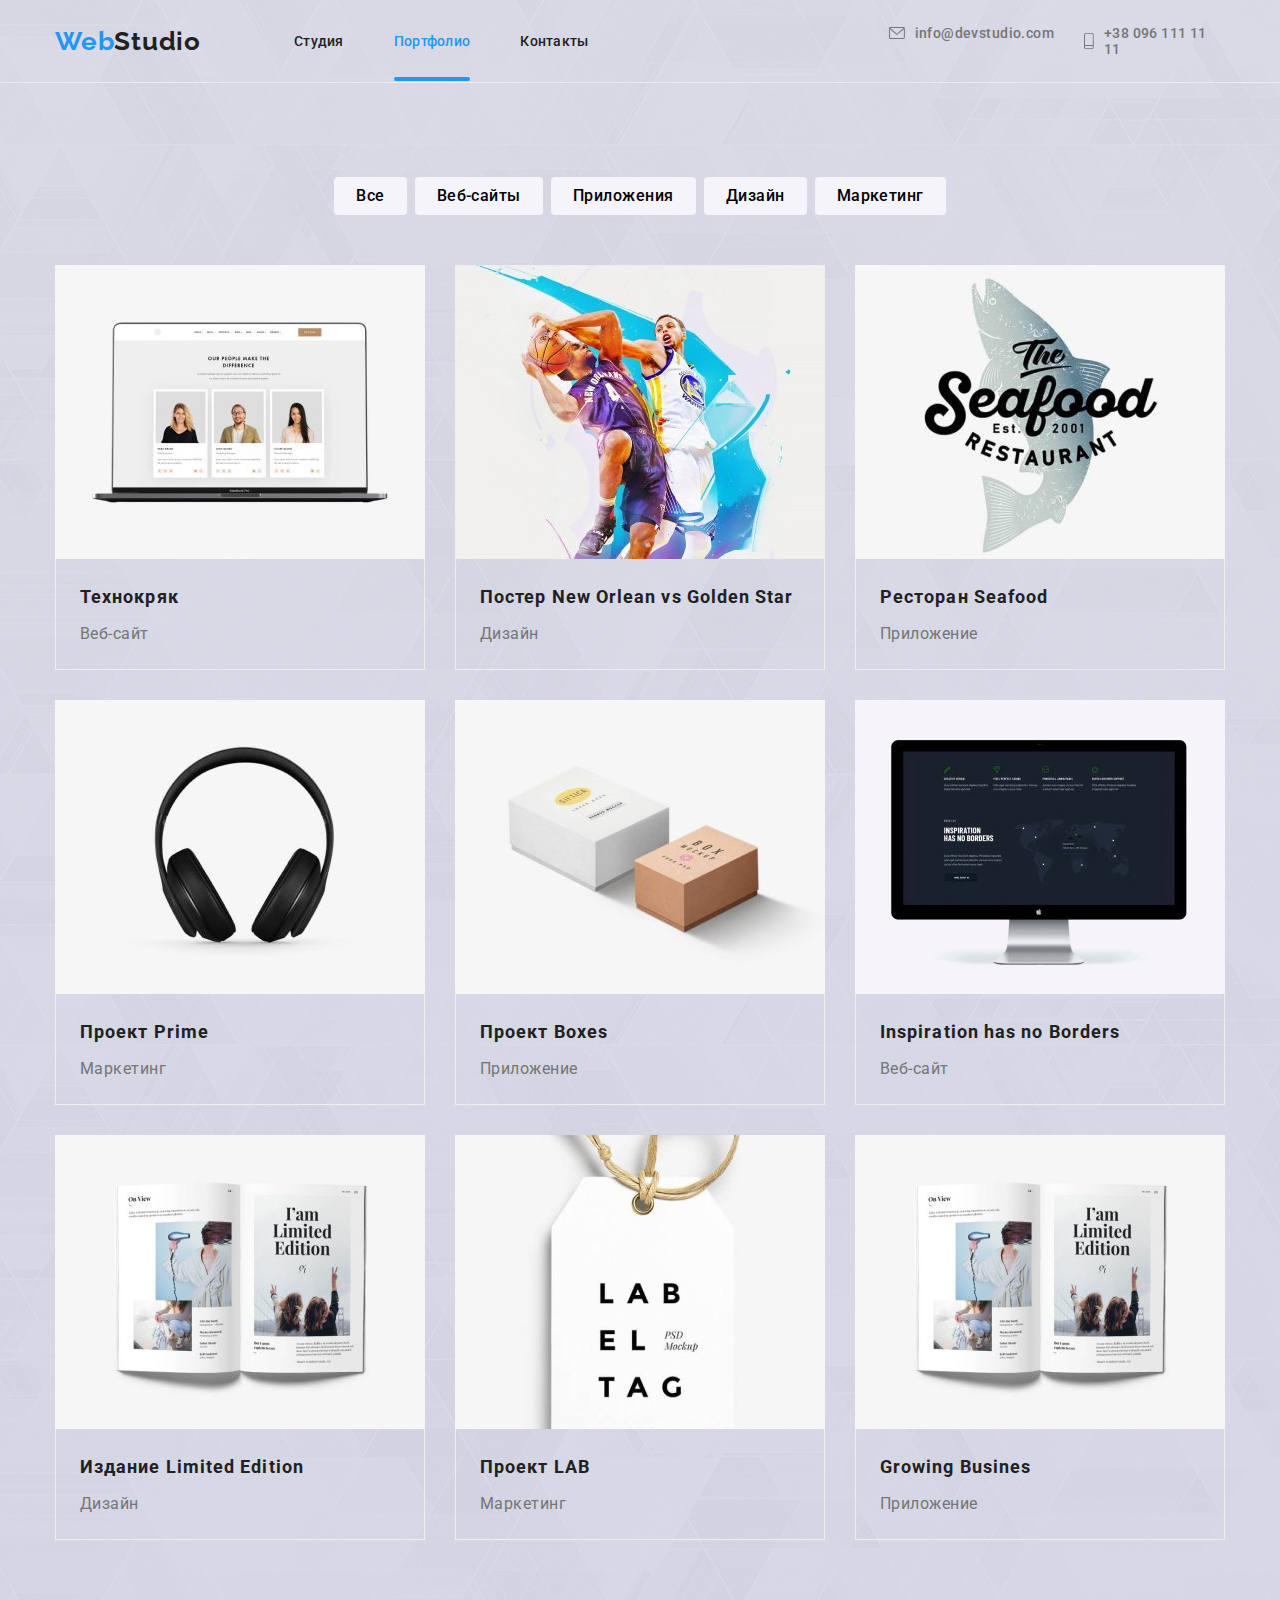
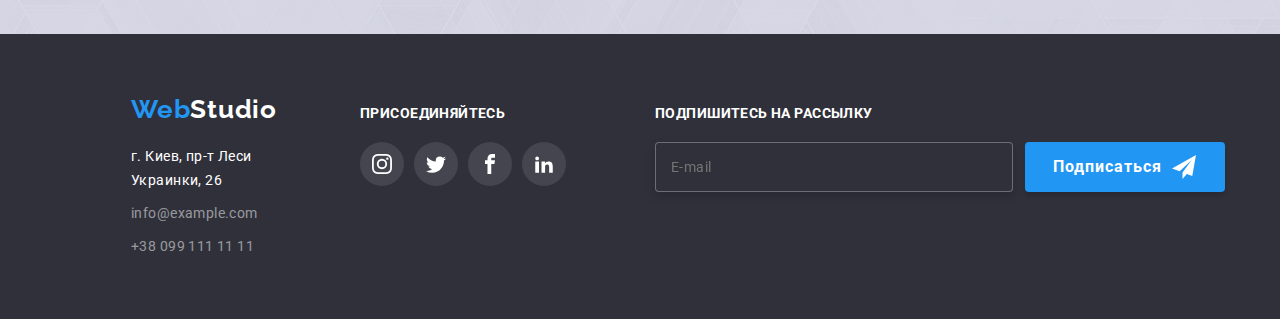
==== commit 309bcac1: "2" ====
--- a/portfolio.html
+++ b/portfolio.html
@@ -21,7 +21,7 @@
     <link rel="stylesheet" href="./css/main.min.css" />
   </head>
 
-  <body>
+  <body class="bg-color">
     <!-- Логотип -->
     <header class="header">
       <div class="container nav">
@@ -597,7 +597,6 @@
             </ul>
     </div>
 
-    <script src="./js/mobile-menu.js"></script>
     <script src="./js/mobile-modal.js"></script>
   </body>
 </html>
--- a/css/main.min.css
+++ b/css/main.min.css
@@ -1 +1 @@
-*,*::before,*::after{-webkit-box-sizing:border-box;box-sizing:border-box}:root{--card-team-gap: 30px;--card-projects-gap: 30px;--main-brand-color: #2196f3;--sekond-brand-color: #212121;--main-body-color: #ffffff;--buttom-second-color: #188ce8;--text-main-color: #2f303a;--text-sekond-color: #757575;--background-second-color: #f5f4fa;--background: #e5e5e5;--icons-first-color: #afb1b8;--e-adress-color: rgba(225, 225, 225, 0.6)}body{font-family:Roboto,sans-serif;color:var(--sekond-brand-color);background-color:var(--main-body-color);font-size:14px;letter-spacing:.03em}.list{list-style:none;margin:0;padding-left:0px}.link{text-decoration:none;padding:0px}h1,h2,h3,h4,h5,p{margin:0}ul,ol{margin:0;padding-left:0}img{display:block;max-width:100%;height:auto}a{text-decoration:none}.visually-hidden{position:absolute;width:1px;height:1px;margin:-1px;border:0;padding:0;white-space:nowrap;-webkit-clip-path:inset(100%);clip-path:inset(100%);clip:rect(0 0 0 0);overflow:hidden}.container{width:100%;margin-left:auto;margin-right:auto;padding:0 15px}@media screen and (max-width: 479px){.container{max-width:100%;margin-left:auto;margin-right:auto}}@media screen and (min-width: 480px){.container{max-width:480px}}@media screen and (min-width: 768px){.container{max-width:768px}}@media screen and (min-width: 1200px){.container{max-width:1200px}}.section{margin:0 auto}@media screen and (max-width: 1199px){.section{padding-top:60px;padding-bottom:60px}}@media screen and (min-width: 1200px){.section{padding-top:94px;padding-bottom:94px}}.header{padding-top:25px;padding-bottom:24px;border-bottom:1px solid #ececec}@media screen and (max-width: 767px){.header{display:none}}@media screen and (min-width: 768px){.header{padding-top:21px;padding-bottom:21px}}@media screen and (min-width: 1200px){.header{padding-top:25px;padding-bottom:24px}}.mobail-header{display:-webkit-box;display:-ms-flexbox;display:flex;-webkit-box-align:center;-ms-flex-align:center;align-items:center;-webkit-box-pack:justify;-ms-flex-pack:justify;justify-content:space-between;border-bottom:1px solid #ececec;background-color:var(--main-body-color)}@media screen and (min-width: 767px){.mobail-header{display:none;max-width:100%}}.mobail-logo{display:-webkit-box;display:-ms-flexbox;display:flex;padding:16px 0;font-family:"Raleway";font-style:normal;font-weight:700;font-size:24px;line-height:1.17;letter-spacing:.03em;color:var(--main-brand-color);cursor:pointer}.mobile-menu-btn{margin-right:0px;background-color:rgba(0,0,0,0);border:none;width:40px;height:40px;display:-webkit-box;display:-ms-flexbox;display:flex;-webkit-box-align:center;-ms-flex-align:center;align-items:center;-webkit-box-pack:center;-ms-flex-pack:center;justify-content:center;cursor:pointer;margin-left:auto;z-index:0;-webkit-transform:fill;transform:fill;-webkit-transition:-webkit-transform 250ms cubic-bezier(0.4, 0, 0.2, 1);transition:-webkit-transform 250ms cubic-bezier(0.4, 0, 0.2, 1);transition:transform 250ms cubic-bezier(0.4, 0, 0.2, 1);transition:transform 250ms cubic-bezier(0.4, 0, 0.2, 1), -webkit-transform 250ms cubic-bezier(0.4, 0, 0.2, 1)}@media screen and (min-width: 768px){.mobile-menu-btn{display:none}}.mobile-menu-open{-webkit-transform:fill;transform:fill;-webkit-transition:-webkit-transform 250ms cubic-bezier(0.4, 0, 0.2, 1);transition:-webkit-transform 250ms cubic-bezier(0.4, 0, 0.2, 1);transition:transform 250ms cubic-bezier(0.4, 0, 0.2, 1);transition:transform 250ms cubic-bezier(0.4, 0, 0.2, 1), -webkit-transform 250ms cubic-bezier(0.4, 0, 0.2, 1);fill:var(--sekond-brand-color)}.mobile-menu-open:hover,.mobile-menu-open:focus{fill:var(--main-brand-color)}.logo{display:block;font-family:"Raleway";text-decoration:none;font-weight:700;font-size:26px;line-height:1.19;letter-spacing:.03em;color:var(--main-brand-color)}@media screen and (max-width: 1199px){.logo{display:-webkit-box;display:-ms-flexbox;display:flex;-webkit-box-pack:center;-ms-flex-pack:center;justify-content:center}}.logo--bottom{margin-bottom:20px}.logo__footer-color{color:var(--main-body-color)}@media screen and (min-width: 768px){.logo--right{margin-right:86px}}@media screen and (min-width: 1200px){.logo--right{margin-right:93px}}.logo__header-color{color:var(--sekond-brand-color)}.nav{display:-webkit-box;display:-ms-flexbox;display:flex;-webkit-box-align:center;-ms-flex-align:center;align-items:center}.nav__item{margin-right:50px}.nav__item:last-child{margin-right:0px}.nav__info{position:relative;font-weight:500;line-height:1.14;letter-spacing:.02em;color:var(--sekond-brand-color);-webkit-transition-property:color;transition-property:color;-webkit-transition-duration:250ms;transition-duration:250ms;-webkit-transition-timing-function:cubic-bezier(0.4, 0, 0.2, 1);transition-timing-function:cubic-bezier(0.4, 0, 0.2, 1)}.nav__info:hover,.nav__info:focus{color:var(--main-brand-color)}.active::after{content:"";position:absolute;left:0;bottom:-32px;width:100%;height:4px;border-radius:2px;background-color:var(--main-brand-color)}.active{color:var(--main-brand-color)}.heder-contacts{display:-webkit-box;display:-ms-flexbox;display:flex}@media screen and (min-width: 768px){.heder-contacts{-ms-flex-wrap:wrap;flex-wrap:wrap;margin-left:74px}}@media screen and (min-width: 1200px){.heder-contacts{-ms-flex-wrap:nowrap;flex-wrap:nowrap;margin-left:300px}}.heder-contacts__mail,.heder-contacts__tel{display:-webkit-box;display:-ms-flexbox;display:flex;-webkit-box-align:center;-ms-flex-align:center;align-items:center;font-family:"Roboto";font-style:normal;font-weight:500;letter-spacing:.02em;color:var(--text-sekond-color);-webkit-transition-property:color;transition-property:color;-webkit-transition-duration:250ms;transition-duration:250ms;-webkit-transition-timing-function:cubic-bezier(0.4, 0, 0.2, 1);transition-timing-function:cubic-bezier(0.4, 0, 0.2, 1)}@media screen and (min-width: 768px){.heder-contacts__mail,.heder-contacts__tel{font-size:12px;line-height:1.17;letter-spacing:.02em}}@media screen and (min-width: 1200px){.heder-contacts__mail,.heder-contacts__tel{font-size:14px;line-height:1.17;letter-spacing:.03em}}.heder-contacts__mail:hover,.heder-contacts__mail:hover,.heder-contacts__tel:hover,.heder-contacts__tel:hover{color:var(--main-brand-color)}@media screen and (min-width: 768px){.heder-contacts__mail{padding-bottom:9px}}@media screen and (min-width: 1200px){.heder-contacts__link+.heder-contacts__link{margin-left:30px}}.heder-contacts__icon{fill:currentColor}@media screen and (min-width: 768px){.heder-contacts__icon{margin-right:8px}}@media screen and (min-width: 1200px){.heder-contacts__icon{margin-right:10px}}.heder-contacts__icon:hover{fill:currentColor}@media screen and (min-width: 768px){.heder-contacts__icon--smal-tel{width:10px;height:14px}}@media screen and (min-width: 1200px){.heder-contacts__icon--smal-tel{width:10px;height:16px}}@media screen and (min-width: 768px){.heder-contacts__icon--smal-mail{width:12px;height:10px}}@media screen and (min-width: 1200px){.heder-contacts__icon--smal-mail{width:16px;height:12px}}.market{background-color:var(--text-main-color)}@media screen and (max-width: 1199px){.market{padding-top:118px;padding-bottom:118px}}@media screen and (min-width: 1200px){.market{padding-top:200px;padding-bottom:200px}}.wrapper{margin-left:auto;margin-right:auto;background-repeat:no-repeat;background-position:center;background-size:cover;background-image:-webkit-gradient(linear, left top, right top, from(rgba(47, 48, 58, 0.4)), to(rgba(47, 48, 58, 0.4)));background-image:linear-gradient(to right, rgba(47, 48, 58, 0.4), rgba(47, 48, 58, 0.4))}@media screen and (max-width: 479px){.wrapper{max-width:479px;max-height:400px;background-image:url(../img-new/header/header-480.jpg),-webkit-gradient(linear, left top, right top, from(rgba(47, 48, 58, 0.4)), to(rgba(47, 48, 58, 0.4)));background-image:url(../img-new/header/header-480.jpg),linear-gradient(to right, rgba(47, 48, 58, 0.4), rgba(47, 48, 58, 0.4))}}@media screen and (max-width: 479px)and (min-device-pixel-ratio: 2),screen and (max-width: 479px)and (-webkit-min-device-pixel-ratio: 2),screen and (max-width: 479px)and (min-resolution: 192dpi),screen and (max-width: 479px)and (min-resolution: 2dppx){.wrapper{background-image:url(../img-new/header/header-480-@2x.jpg),-webkit-gradient(linear, left top, right top, from(rgba(47, 48, 58, 0.4)), to(rgba(47, 48, 58, 0.4)));background-image:url(../img-new/header/header-480-@2x.jpg),linear-gradient(to right, rgba(47, 48, 58, 0.4), rgba(47, 48, 58, 0.4))}}@media screen and (min-width: 480px){.wrapper{max-width:480px;height:400px;background-image:url(../img-new/header/header-480.jpg),-webkit-gradient(linear, left top, right top, from(rgba(47, 48, 58, 0.4)), to(rgba(47, 48, 58, 0.4)));background-image:url(../img-new/header/header-480.jpg),linear-gradient(to right, rgba(47, 48, 58, 0.4), rgba(47, 48, 58, 0.4))}}@media screen and (min-width: 480px)and (min-device-pixel-ratio: 2),screen and (min-width: 480px)and (-webkit-min-device-pixel-ratio: 2),screen and (min-width: 480px)and (min-resolution: 192dpi),screen and (min-width: 480px)and (min-resolution: 2dppx){.wrapper{background-image:url(../img-new/header/header-480-@2x.jpg),-webkit-gradient(linear, left top, right top, from(rgba(47, 48, 58, 0.4)), to(rgba(47, 48, 58, 0.4)));background-image:url(../img-new/header/header-480-@2x.jpg),linear-gradient(to right, rgba(47, 48, 58, 0.4), rgba(47, 48, 58, 0.4))}}@media screen and (min-width: 768px){.wrapper{max-width:768px;height:400px;background-image:url(../img-new/header/header-768.jpg),-webkit-gradient(linear, left top, right top, from(rgba(47, 48, 58, 0.4)), to(rgba(47, 48, 58, 0.4)));background-image:url(../img-new/header/header-768.jpg),linear-gradient(to right, rgba(47, 48, 58, 0.4), rgba(47, 48, 58, 0.4))}}@media screen and (min-width: 768px)and (min-device-pixel-ratio: 2),screen and (min-width: 768px)and (-webkit-min-device-pixel-ratio: 2),screen and (min-width: 768px)and (min-resolution: 192dpi),screen and (min-width: 768px)and (min-resolution: 2dppx){.wrapper{background-image:url(../img-new/header/header-768-@2x.jpg),-webkit-gradient(linear, left top, right top, from(rgba(47, 48, 58, 0.4)), to(rgba(47, 48, 58, 0.4)));background-image:url(../img-new/header/header-768-@2x.jpg),linear-gradient(to right, rgba(47, 48, 58, 0.4), rgba(47, 48, 58, 0.4))}}@media screen and (min-width: 1200px){.wrapper{max-width:1600px;height:600px;background-image:url(../img-new/header/header-1200.jpg),-webkit-gradient(linear, left top, right top, from(rgba(47, 48, 58, 0.4)), to(rgba(47, 48, 58, 0.4)));background-image:url(../img-new/header/header-1200.jpg),linear-gradient(to right, rgba(47, 48, 58, 0.4), rgba(47, 48, 58, 0.4))}}@media screen and (min-width: 1200px)and (min-device-pixel-ratio: 2),screen and (min-width: 1200px)and (-webkit-min-device-pixel-ratio: 2),screen and (min-width: 1200px)and (min-resolution: 192dpi),screen and (min-width: 1200px)and (min-resolution: 2dppx){.wrapper{background-image:url(../img-new/header/header-1200-@2x.jpg),-webkit-gradient(linear, left top, right top, from(rgba(47, 48, 58, 0.4)), to(rgba(47, 48, 58, 0.4)));background-image:url(../img-new/header/header-1200-@2x.jpg),linear-gradient(to right, rgba(47, 48, 58, 0.4), rgba(47, 48, 58, 0.4))}}.solution{margin:0px auto;font-family:"Roboto";font-style:normal;font-weight:900;text-transform:uppercase;text-align:center;letter-spacing:.06em;color:var(--main-body-color)}@media screen and (max-width: 1199px){.solution{width:360px;font-size:26px;line-height:1.62}}@media screen and (min-width: 1200px){.solution{width:696px;font-size:44px;line-height:1.36}}@media screen and (max-width: 479px){.solution{width:300px;font-size:22px;line-height:1.18}}.order{display:block;margin:0 auto;padding:10px 32px 10px 32px;margin-top:30px;background:var(--main-brand-color);-webkit-box-shadow:0px 4px 4px rgba(0,0,0,.15);box-shadow:0px 4px 4px rgba(0,0,0,.15);border:0;border-radius:4px;font-family:"Roboto";font-weight:700;font-size:16px;line-height:1.88;text-align:center;letter-spacing:.06em;color:var(--main-body-color);cursor:pointer}.order:hover{background-color:var(--buttom-second-color)}.order:focus{cursor:progress}.feature{display:-webkit-box;display:-ms-flexbox;display:flex;-webkit-box-pack:center;-ms-flex-pack:center;justify-content:center;-webkit-box-align:center;-ms-flex-align:center;align-items:center;width:100%;height:120px;background-color:var(--background-second-color);border-radius:4px}.feature--bottom{margin-bottom:30px}.fors{display:-webkit-box;display:-ms-flexbox;display:flex;-webkit-box-pack:center;-ms-flex-pack:center;justify-content:center;-ms-flex-wrap:wrap;flex-wrap:wrap;gap:30px}@media screen and (min-width: 480px){.fors__list{max-width:450px}}@media screen and (min-width: 768px){.fors__list{max-width:354px}}@media screen and (min-width: 1200px){.fors__list{max-width:270px}}.fors__skils{font-family:"Roboto";font-size:14px;font-weight:700;letter-spacing:.03em;text-transform:uppercase;color:var(--sekond-brand-color)}@media screen and (max-width: 767px){.fors__skils{text-align:center}}.fors__skils--bottom{margin:0 0 10px 0}.fors__deskr{font-family:"Roboto";font-style:normal;font-weight:400;line-height:1.71;letter-spacing:.03em;color:var(--text-sekond-color);margin:0}.work{padding-top:0px}@media screen and (max-width: 1199px){.work{display:none}}.picture{display:-webkit-box;display:-ms-flexbox;display:flex;-webkit-box-pack:center;-ms-flex-pack:center;justify-content:center;-ms-flex-wrap:wrap;flex-wrap:wrap;gap:30px}.picture__box{position:relative}.picture__text{display:-webkit-box;display:-ms-flexbox;display:flex;-webkit-box-pack:center;-ms-flex-pack:center;justify-content:center;-webkit-box-align:center;-ms-flex-align:center;align-items:center;position:absolute;width:100%;height:70px;bottom:0;font-weight:700;text-transform:uppercase;color:var(--main-body-color);background:rgba(47,48,58,.8)}.mishion{font-family:"Roboto";font-weight:700;letter-spacing:.03em;text-align:center;color:var(--sekond-brand-color)}@media screen and (min-width: 1200px){.mishion{font-size:36px;line-height:1.16}}@media screen and (max-width: 1199px){.mishion{font-size:28px;line-height:1.18}}@media screen and (min-width: 1200px){.mishion--bottom{margin-bottom:50px}}@media screen and (max-width: 1199px){.mishion--bottom{margin-bottom:30px}}.team{margin-left:auto;margin-right:auto;background-color:var(--background-second-color)}.team-box{display:-webkit-box;display:-ms-flexbox;display:flex;-webkit-box-pack:center;-ms-flex-pack:center;justify-content:center;-ms-flex-wrap:wrap;flex-wrap:wrap;gap:30px}.team-box__unit{background:var(--main-body-color);-webkit-box-shadow:0px 1px 3px rgba(0,0,0,.12),0px 1px 1px rgba(0,0,0,.14),0px 2px 1px rgba(0,0,0,.2);box-shadow:0px 1px 3px rgba(0,0,0,.12),0px 1px 1px rgba(0,0,0,.14),0px 2px 1px rgba(0,0,0,.2);border-radius:0px 0px 4px 4px}@media screen and (min-width: 480px){.team-box__img{width:450px;height:460px}}@media screen and (min-width: 768px){.team-box__img{width:354px;height:374px}}@media screen and (min-width: 1200px){.team-box__img{width:270px;height:260px}}@media screen and (max-width: 479px){.team-box__img{width:100%;height:100%}}.personal{padding:30px 0}.personal__soname{text-align:center;font-family:"Roboto";font-weight:500;font-size:16px;line-height:1.19;letter-spacing:.03em;color:var(--sekond-brand-color)}.personal__job{text-align:center;font-family:"Roboto";font-weight:400;font-size:16px;line-height:1.19;letter-spacing:.03em;color:var(--text-sekond-color)}.personal__job--top{margin-top:10px}.soshial{display:-webkit-box;display:-ms-flexbox;display:flex;-webkit-box-align:center;-ms-flex-align:center;align-items:center;-webkit-box-pack:center;-ms-flex-pack:center;justify-content:center}.soshial--top{margin-top:16px}.soshial__list{margin-right:10px}.soshial__list:last-child{margin-right:0px}.soshial__links{display:-webkit-box;display:-ms-flexbox;display:flex;-webkit-box-align:center;-ms-flex-align:center;align-items:center;-webkit-box-pack:center;-ms-flex-pack:center;justify-content:center;width:44px;height:44px;border-radius:50%;color:var(--icons-first-color);-webkit-transition-property:background-color,color;transition-property:background-color,color;-webkit-transition-duration:250ms;transition-duration:250ms;-webkit-transition-timing-function:cubic-bezier(0.4, 0, 0.2, 1);transition-timing-function:cubic-bezier(0.4, 0, 0.2, 1)}.soshial__links:hover,.soshial__links:focus{background-color:var(--buttom-second-color);color:var(--main-body-color)}.soshial__icons{fill:currentColor}.soshial__icons:hover,.soshial__icons:focus{fill:currentColor}.klients{display:-webkit-box;display:-ms-flexbox;display:flex;-webkit-box-pack:center;-ms-flex-pack:center;justify-content:center;margin-left:auto;margin-right:auto;-ms-flex-wrap:wrap;flex-wrap:wrap;gap:30px}.klients__link{display:-webkit-box;display:-ms-flexbox;display:flex;-webkit-box-pack:center;-ms-flex-pack:center;justify-content:center;-webkit-box-align:center;-ms-flex-align:center;align-items:center;width:170px;height:92px;color:var(--icons-first-color);border:1px solid var(--icons-first-color);border-radius:4px;-webkit-transition-property:border-color,color;transition-property:border-color,color;-webkit-transition-duration:250ms;transition-duration:250ms;-webkit-transition-timing-function:cubic-bezier(0.4, 0, 0.2, 1);transition-timing-function:cubic-bezier(0.4, 0, 0.2, 1)}.klients__link:hover,.klients__link:focus{color:var(--main-brand-color);border-color:var(--main-brand-color)}.klients__icon{fill:currentColor}.grafit{background-color:var(--text-main-color);padding:60px 0}.flex{display:-webkit-box;display:-ms-flexbox;display:flex}@media screen and (max-width: 767px){.flex{margin:auto;-webkit-box-pack:center;-ms-flex-pack:center;justify-content:center;-webkit-box-orient:vertical;-webkit-box-direction:normal;-ms-flex-direction:column;flex-direction:column;-webkit-box-align:center;-ms-flex-align:center;align-items:center}}@media screen and (min-width: 768px){.flex{-ms-flex-wrap:wrap;flex-wrap:wrap;-webkit-box-pack:justify;-ms-flex-pack:justify;justify-content:space-between;-webkit-box-align:baseline;-ms-flex-align:baseline;align-items:baseline}}@media screen and (min-width: 1200px){.flex{-ms-flex-wrap:nowrap;flex-wrap:nowrap;-webkit-box-align:baseline;-ms-flex-align:baseline;align-items:baseline;-webkit-box-pack:start;-ms-flex-pack:start;justify-content:flex-start}}.footer__contacts--right{display:block}@media screen and (min-width: 768px){.footer__contacts--right{margin-left:76px}}@media screen and (min-width: 1200px){.footer__contacts--right{margin-right:70px}}.footer__contacts-block{display:-webkit-box;display:-ms-flexbox;display:flex;-webkit-box-orient:vertical;-webkit-box-direction:normal;-ms-flex-direction:column;flex-direction:column;-ms-flex-wrap:wrap;flex-wrap:wrap;gap:9px}@media screen and (max-width: 760px){.footer__contacts-block{margin-bottom:60px}}@media screen and (max-width: 1199px){.footer__contacts-list{margin-right:auto;margin-left:auto}}.footer__contacts-list:last-child{margin-bottom:0}.footer__contacts-adress{font-style:normal;line-height:1.71;letter-spacing:.03em;color:var(--main-body-color);-webkit-transition-property:color;transition-property:color;-webkit-transition-duration:250ms;transition-duration:250ms;-webkit-transition-timing-function:cubic-bezier(0.4, 0, 0.2, 1);transition-timing-function:cubic-bezier(0.4, 0, 0.2, 1)}.footer__contacts-link{color:var(--e-adress-color);font-style:normal;line-height:1.71;letter-spacing:.03em;-webkit-transition-property:color;transition-property:color;-webkit-transition-duration:250ms;transition-duration:250ms;-webkit-transition-timing-function:cubic-bezier(0.4, 0, 0.2, 1);transition-timing-function:cubic-bezier(0.4, 0, 0.2, 1)}.footer__contacts-adress:hover,.footer__contacts-link:hover,.footer__contacts-link:focus,.footer__contacts-adress:focus{color:var(--main-brand-color)}@media screen and (min-width: 768px){.footer-soclink{margin-right:89px}}@media screen and (max-width: 1199px){.footer-soclink{display:-webkit-box;display:-ms-flexbox;display:flex;-webkit-box-orient:vertical;-webkit-box-direction:normal;-ms-flex-direction:column;flex-direction:column;-webkit-box-align:center;-ms-flex-align:center;align-items:center;-webkit-box-pack:center;-ms-flex-pack:center;justify-content:center}}.footer-title{margin-bottom:20px;font-family:"Roboto";font-style:normal;font-weight:700;font-size:14px;line-height:1.14;letter-spacing:.03em;text-transform:uppercase;color:var(--main-body-color);text-align:center;font-family:"Roboto";font-style:normal;font-weight:700;font-size:14px;line-height:1.14;letter-spacing:.03em;text-transform:uppercase;color:var(--main-body-color)}@media screen and (max-width: 1199px){.footer-title{text-align:center}}.footer-soc-link{display:-webkit-box;display:-ms-flexbox;display:flex;width:44px;height:44px;-webkit-box-pack:center;-ms-flex-pack:center;justify-content:center;-webkit-box-align:center;-ms-flex-align:center;align-items:center;border-radius:50%;color:var(--main-body-color);background:rgba(255,255,255,.1);-webkit-transition-property:background-color;transition-property:background-color;-webkit-transition-duration:250ms;transition-duration:250ms;-webkit-transition-timing-function:cubic-bezier(0.4, 0, 0.2, 1);transition-timing-function:cubic-bezier(0.4, 0, 0.2, 1)}.footer-soc-link:hover,.footer-soc-link:focus{background-color:var(--main-brand-color)}.footer-soc-list{display:-webkit-box;display:-ms-flexbox;display:flex;margin-left:auto}.footer-soc-list .footer-soc-item+.footer-soc-item{margin-left:10px}.footer-icon{fill:currentColor}.footer-form{display:inline-block;-webkit-box-pack:end;-ms-flex-pack:end;justify-content:end}@media screen and (min-width: 768px){.footer-form{margin-left:auto;margin-right:auto}}@media screen and (max-width: 1199px){.footer-form{margin-top:60px}}@media screen and (min-width: 1200px){.footer-form{margin-left:auto;margin-right:0px}}.form-field{color:var(--main-body-color);background:var(--text-main-color);-webkit-user-select:none;-moz-user-select:none;-ms-user-select:none;user-select:none}.input{height:50px;width:358px;padding:15px;letter-spacing:.03em;background:var(--text-main-color);color:var(---main-btn-color);border:1px solid rgba(255,255,255,.3);-webkit-filter:drop-shadow(0px 4px 4px rgba(0, 0, 0, 0.15));filter:drop-shadow(0px 4px 4px rgba(0, 0, 0, 0.15));border-radius:4px;-webkit-transition-property:border-color;transition-property:border-color;-webkit-transition-duration:250ms;transition-duration:250ms;-webkit-transition-timing-function:cubic-bezier(0.4, 0, 0.2, 1);transition-timing-function:cubic-bezier(0.4, 0, 0.2, 1)}@media screen and (max-width: 400px){.input{max-width:300px}}.input:hover,.input:focus-within{outline:none;border-color:var(--buttom-second-color)}@media screen and (max-width: 1199px){.btn-send{display:-webkit-box;display:-ms-flexbox;display:flex;-webkit-box-orient:vertical;-webkit-box-direction:normal;-ms-flex-direction:column;flex-direction:column;-webkit-box-pack:center;-ms-flex-pack:center;justify-content:center;-webkit-box-align:center;-ms-flex-align:center;align-items:center}}@media screen and (min-width: 1200px){.btn-send{display:-webkit-box;display:-ms-flexbox;display:flex;-webkit-box-align:end;-ms-flex-align:end;align-items:flex-end}}.button-send{padding:0;width:200px;height:50px;font-weight:700;font-size:16px;line-height:1.88;display:-webkit-box;display:-ms-flexbox;display:flex;-webkit-box-pack:end;-ms-flex-pack:end;justify-content:flex-end;-webkit-box-align:center;-ms-flex-align:center;align-items:center;text-align:center;border:0;border-radius:4px;letter-spacing:.06em;background-color:var(--main-brand-color);color:var(--main-body-color);-webkit-box-shadow:0px 4px 4px rgba(0,0,0,.15);box-shadow:0px 4px 4px rgba(0,0,0,.15);-webkit-transition-property:background-color;transition-property:background-color;-webkit-transition-duration:250ms;transition-duration:250ms;-webkit-transition-timing-function:cubic-bezier(0.4, 0, 0.2, 1);transition-timing-function:cubic-bezier(0.4, 0, 0.2, 1);cursor:pointer}@media screen and (max-width: 1199px){.button-send{margin-top:20px}}@media screen and (min-width: 1200px){.button-send{margin-left:12px}}.button-icon-send{margin-right:29px;margin-left:10px;cursor:pointer}.button-send:hover,.button-send:focus{background-color:var(--buttom-second-color)}.menu{display:-webkit-box;display:-ms-flexbox;display:flex;-ms-flex-wrap:wrap;flex-wrap:wrap;gap:8px}@media screen and (min-width: 480px){.menu{-webkit-box-pack:start;-ms-flex-pack:start;justify-content:flex-start}}@media screen and (min-width: 768px){.menu{-webkit-box-pack:center;-ms-flex-pack:center;justify-content:center}}@media screen and (min-width: 1200px){.menu{-webkit-box-pack:center;-ms-flex-pack:center;justify-content:center}}@media screen and (max-width: 479px){.menu--bottom{margin-bottom:30px}}@media screen and (min-width: 480px){.menu--bottom{margin-bottom:40px}}@media screen and (min-width: 768px){.menu--bottom{margin-bottom:30px}}@media screen and (min-width: 1200px){.menu--bottom{margin-bottom:50px}}.menu__link{padding:6px 22px;border-radius:4px;border:0;font-family:"Roboto";font-style:normal;font-weight:500;font-size:16px;line-height:1.63;letter-spacing:.03em;background-color:var(--background-second-color);-webkit-transition-property:background-color,color,-webkit-box-shadow;transition-property:background-color,color,-webkit-box-shadow;transition-property:background-color,color,box-shadow;transition-property:background-color,color,box-shadow,-webkit-box-shadow;-webkit-transition-duration:250ms;transition-duration:250ms;-webkit-transition-timing-function:cubic-bezier(0.4, 0, 0.2, 1);transition-timing-function:cubic-bezier(0.4, 0, 0.2, 1);cursor:pointer}.menu__link:hover,.menu__link:focus{background:var(--main-brand-color);color:var(--main-body-color);-webkit-box-shadow:0px 3px 1px rgba(0,0,0,.1),0px 1px 2px rgba(0,0,0,.08),0px 2px 2px rgba(0,0,0,.12);box-shadow:0px 3px 1px rgba(0,0,0,.1),0px 1px 2px rgba(0,0,0,.08),0px 2px 2px rgba(0,0,0,.12)}.job-list{position:relative;display:-webkit-box;display:-ms-flexbox;display:flex;-ms-flex-wrap:wrap;flex-wrap:wrap;gap:30px}@media screen and (min-width: 480px){.job-list{-webkit-box-pack:center;-ms-flex-pack:center;justify-content:center}}@media screen and (min-width: 768px){.job-list{-webkit-box-pack:start;-ms-flex-pack:start;justify-content:flex-start;-webkit-box-align:start;-ms-flex-align:start;align-items:flex-start}}.job-project{position:relative;cursor:pointer}.projekt-link{display:block}.projekt-link:hover,.projekt-link:focus{-webkit-box-shadow:0px 1px 1px rgba(0,0,0,.12),0px 4px 4px rgba(0,0,0,.06),1px 4px 6px rgba(0,0,0,.16);box-shadow:0px 1px 1px rgba(0,0,0,.12),0px 4px 4px rgba(0,0,0,.06),1px 4px 6px rgba(0,0,0,.16)}.projekt-link:hover .projekt-text,.projekt-link:focus .projekt-text{-webkit-transform:translateY(0);transform:translateY(0)}.projekt-img{position:relative;overflow:hidden}@media screen and (min-width: 480px){.projekt-img__pic{width:450px;height:294px}}@media screen and (min-width: 768px){.projekt-img__pic{width:354px;height:294px}}@media screen and (min-width: 1200px){.projekt-img__pic{width:370px;height:294px}}@media screen and (max-width: 479px){.projekt-img__pic{width:100%;height:100%}}.projekt-text{position:absolute;top:0;background-color:rgba(33,150,243,.9);padding:63px 24px;z-index:10000;-webkit-transform:translateY(100%);transform:translateY(100%);-webkit-transition:-webkit-transform 250ms cubic-bezier(0.4, 0, 0.2, 1);transition:-webkit-transform 250ms cubic-bezier(0.4, 0, 0.2, 1);transition:transform 250ms cubic-bezier(0.4, 0, 0.2, 1);transition:transform 250ms cubic-bezier(0.4, 0, 0.2, 1), -webkit-transform 250ms cubic-bezier(0.4, 0, 0.2, 1);font-weight:400;font-size:18px;line-height:1.56;letter-spacing:.03em;color:var(--main-body-color)}@media screen and (max-width: 767px){.projekt-text{-webkit-transform:translateY(120%);transform:translateY(120%)}}.job-project-box{padding:20px 24px 20px 24px;border-left:1px solid #eee;border-right:1px solid #eee;border-bottom:1px solid #eee}@media screen and (min-width: 480px){.job-project-box{width:450px}}@media screen and (min-width: 768px){.job-project-box{width:354px}}@media screen and (min-width: 1200px){.job-project-box{width:370px}}@media screen and (min-width: 768px){.job-project-box--height{height:147px}}@media screen and (min-width: 1200px){.job-project-box--height{height:100%}}.job-result{margin-bottom:4px;font-family:"Roboto";font-weight:700;font-size:18px;line-height:2;color:var(--sekond-brand-color);letter-spacing:.06em}.job-title{font-family:"Roboto";font-weight:400;font-size:16px;line-height:1.88;letter-spacing:.03em;color:var(--text-sekond-color)}.backdrop{position:fixed;top:0;left:0;width:100%;height:100%;background-color:rgba(0,0,0,.2);-webkit-transition:opacity 250ms cubic-bezier(0.4, 0, 0.2, 1),visibility 250ms;transition:opacity 250ms cubic-bezier(0.4, 0, 0.2, 1),visibility 250ms}.modal{position:absolute;top:50%;left:50%;-webkit-transform:translate(-50%, -50%);transform:translate(-50%, -50%);background-color:var(--main-body-color);border-radius:4px;-webkit-box-shadow:0px 1px 3px rgba(0,0,0,.12),0px 1px 1px rgba(0,0,0,.14),0px 2px 1px rgba(0,0,0,.1);box-shadow:0px 1px 3px rgba(0,0,0,.12),0px 1px 1px rgba(0,0,0,.14),0px 2px 1px rgba(0,0,0,.1)}@media screen and (max-width: 1199px){.modal{width:450px;height:609px}}@media screen and (max-width: 470px){.modal{max-width:300px;height:609px}}@media screen and (min-width: 1200px){.modal{width:528px;height:581px}}.modal-close-btn{position:absolute;top:8px;right:8px;display:-webkit-box;display:-ms-flexbox;display:flex;-webkit-box-align:center;-ms-flex-align:center;align-items:center;-webkit-box-pack:center;-ms-flex-pack:center;justify-content:center;padding:0;width:30px;height:30px;border-radius:50%;border:1px solid rgba(0,0,0,.1);color:#000;background-color:var(--main-body-color);-webkit-transition-property:fill;transition-property:fill;-webkit-transition-duration:500ms;transition-duration:500ms;-webkit-transition-timing-function:cubic-bezier(0.4, 0, 0.2, 1);transition-timing-function:cubic-bezier(0.4, 0, 0.2, 1)}.modal-close-btn:hover,.modal-close-btn:focus{cursor:pointer;fill:var(--buttom-second-color);-webkit-box-shadow:0px 1px 3px rgba(0,0,0,.12),0px 1px 1px rgba(0,0,0,.14),0px 2px 1px rgba(0,0,0,.2);box-shadow:0px 1px 3px rgba(0,0,0,.12),0px 1px 1px rgba(0,0,0,.14),0px 2px 1px rgba(0,0,0,.2)}.backdrop.is-hidden{opacity:0;pointer-events:none}.modal-form{display:-webkit-box;display:-ms-flexbox;display:flex;-webkit-box-orient:vertical;-webkit-box-direction:normal;-ms-flex-direction:column;flex-direction:column;-webkit-box-align:center;-ms-flex-align:center;align-items:center}.modal-form-deskr{margin:40px auto 12px auto;font-weight:700;font-size:20px;line-height:1.15;text-align:center;letter-spacing:.03em;color:var(--sekond-brand-color)}@media screen and (max-width: 1199px){.modal-form-deskr{width:370px}}@media screen and (max-width: 470px){.modal-form-deskr{max-width:280px}}@media screen and (min-width: 1200px){.modal-form-deskr{width:448px}}.modal-form-fild{position:relative;display:-webkit-box;display:-ms-flexbox;display:flex;-webkit-box-orient:vertical;-webkit-box-direction:normal;-ms-flex-direction:column;flex-direction:column;margin-bottom:10px}@media screen and (max-width: 1199px){.modal-form-fild{width:370px}}@media screen and (max-width: 470px){.modal-form-fild{max-width:280px}}@media screen and (min-width: 1200px){.modal-form-fild{width:448px}}.modal-form-coments{display:-webkit-box;display:-ms-flexbox;display:flex;-webkit-box-orient:vertical;-webkit-box-direction:normal;-ms-flex-direction:column;flex-direction:column;margin-bottom:0px;height:138px}@media screen and (max-width: 1199px){.modal-form-coments{width:370px}}@media screen and (max-width: 470px){.modal-form-coments{max-width:280px}}@media screen and (min-width: 1200px){.modal-form-coments{width:448px}}.modal-field-coments{resize:none;outline:none;height:120px;padding:12px 16px;background:var(--main-body-color);border:1px solid rgba(33,33,33,.2);border-radius:4px;-webkit-box-sizing:border-box;box-sizing:border-box;font-weight:400;font-size:14px;line-height:1.5;color:rgba(117,117,117,.5);-webkit-transition-property:border-color,fill;transition-property:border-color,fill;-webkit-transition-duration:250ms;transition-duration:250ms;-webkit-transition-timing-function:cubic-bezier(0.4, 0, 0.2, 1);transition-timing-function:cubic-bezier(0.4, 0, 0.2, 1)}.modal-field-coments:hover,.modal-field-coments:focus{border-color:var(--main-brand-color)}.modal-field-name{font-weight:400;font-size:12px;line-height:1.17;color:var(--text-sekond-color);margin-bottom:4px}.input-wrap{position:relative}@media screen and (max-width: 1199px){.input-wrap{width:370px}}@media screen and (max-width: 470px){.input-wrap{max-width:280px}}@media screen and (min-width: 1200px){.input-wrap{width:448px}}.modal-field-input{width:100%;margin:0;outline:none;background:var(--main-body-color);border:1px solid rgba(33,33,33,.2);border-radius:4px;height:40px;font-style:normal;font-weight:400;font-size:16px;line-height:1.5;color:var(--text-sekond-color);padding:14px 42px;-webkit-transition-property:border-color,fill;transition-property:border-color,fill;-webkit-transition-duration:250ms;transition-duration:250ms;-webkit-transition-timing-function:cubic-bezier(0.4, 0, 0.2, 1);transition-timing-function:cubic-bezier(0.4, 0, 0.2, 1)}.form-icon{fill:var(--text-main-color);position:absolute;top:14px;left:14px;-webkit-transition-property:fill;transition-property:fill;-webkit-transition-duration:250ms;transition-duration:250ms;-webkit-transition-timing-function:cubic-bezier(0.4, 0, 0.2, 1);transition-timing-function:cubic-bezier(0.4, 0, 0.2, 1)}.modal-field-input:focus-within+.form-icon,.modal-field-input:hover+.form-icon{fill:var(--main-brand-color)}.modal-field-input:hover,.modal-field-input:focus-within{border-color:var(--main-brand-color)}.modal-field-contract{display:-webkit-box;display:-ms-flexbox;display:flex;-webkit-box-align:center;-ms-flex-align:center;align-items:center;margin-top:20px;font-weight:400;color:var(--text-sekond-color)}@media screen and (max-width: 1199px){.modal-field-contract{font-size:12px;line-height:1.17;letter-spacing:.01em}}@media screen and (max-width: 470px){.modal-field-contract{max-width:280px}}@media screen and (min-width: 1200px){.modal-field-contract{font-size:14px;line-height:1.71;letter-spacing:.03em}}.checkbox{width:16px;height:15px;margin-right:7px;cursor:pointer}@media screen and (max-width: 1199px){.checkbox{font-size:12px;line-height:1.71;letter-spacing:.03em}}@media screen and (max-width: 470px){.checkbox{font-size:10px;line-height:1.71;letter-spacing:.03em}}.contract{font-weight:400;font-size:14px;line-height:1.71;letter-spacing:.03em;-webkit-text-decoration-line:underline;text-decoration-line:underline;color:#2196f3;cursor:pointer}@media screen and (max-width: 1199px){.contract{font-size:12px;line-height:1.71;letter-spacing:.03em}}@media screen and (max-width: 470px){.contract{font-size:10px;line-height:1.71;letter-spacing:.03em}}.model-form-button{display:-webkit-box;display:-ms-flexbox;display:flex;-webkit-box-align:center;-ms-flex-align:center;align-items:center;text-align:center;background:var(--main-brand-color);border-radius:4px;padding:10px 55px;font-weight:700;letter-spacing:.06em;font-size:16px;line-height:1.88;color:var(--main-body-color);cursor:pointer;border:0;margin-top:30px;-webkit-transition-property:background-color,-webkit-box-shadow;transition-property:background-color,-webkit-box-shadow;transition-property:background-color,box-shadow;transition-property:background-color,box-shadow,-webkit-box-shadow;-webkit-transition-duration:250ms;transition-duration:250ms;-webkit-transition-timing-function:cubic-bezier(0.4, 0, 0.2, 1);transition-timing-function:cubic-bezier(0.4, 0, 0.2, 1)}.model-form-button:hover,.model-form-button:focus{background-color:var(--buttom-second-color);-webkit-box-shadow:0px 1px 3px rgba(0,0,0,.12),0px 1px 1px rgba(0,0,0,.14),0px 2px 1px rgba(0,0,0,.2);box-shadow:0px 1px 3px rgba(0,0,0,.12),0px 1px 1px rgba(0,0,0,.14),0px 2px 1px rgba(0,0,0,.2)}.mobile-menu{position:fixed;display:-webkit-box;display:-ms-flexbox;display:flex;-webkit-box-orient:vertical;-webkit-box-direction:normal;-ms-flex-direction:column;flex-direction:column;top:0;left:0;-webkit-transform:translateX(100%);transform:translateX(100%);width:100%;height:100%;padding:48px 40px;background-color:var(--main-body-color);z-index:100;-webkit-transition:700ms;transition:700ms;-webkit-transition-timing-function:cubic-bezier(0.4, 0, 0.2, 1);transition-timing-function:cubic-bezier(0.4, 0, 0.2, 1)}.mobile-menu.is-open{-webkit-transform:translateX(0%);transform:translateX(0%)}.modile-close-btn{position:absolute;top:15px;right:21px;display:-webkit-box;display:-ms-flexbox;display:flex;-webkit-box-align:center;-ms-flex-align:center;align-items:center;-webkit-box-pack:center;-ms-flex-pack:center;justify-content:center;padding:0;width:30px;height:30px;border:none;cursor:pointer;background-color:var(--main-body-color);-webkit-transition-property:fill;transition-property:fill;-webkit-transition:500ms;transition:500ms;-webkit-transition-timing-function:cubic-bezier(0.4, 0, 0.2, 1);transition-timing-function:cubic-bezier(0.4, 0, 0.2, 1)}.modile-close-btn:hover,.modile-close-btn:focus{fill:var(--buttom-second-color)}.backdrop.is-hidden{opacity:0;pointer-events:none}.mobile-menu__nav{margin-bottom:auto}.mobile-menu__nav--item:not(:last-child){margin-bottom:32px}.mobile-menu__nav--info{font-family:"Roboto";font-style:normal;font-weight:500;font-size:40px;line-height:47px;text-align:center;letter-spacing:.02em;color:var(--sekond-brand-color)}.carent{color:var(--main-brand-color)}.mobile-menu__contacts{margin-bottom:64px}.mobile-menu__contacts--tel{display:block;margin-bottom:32px;font-family:"Roboto";font-style:normal;font-weight:500;font-size:34px;line-height:1.18;letter-spacing:.02em;color:var(--main-brand-color)}@media screen and (max-width: 479px){.mobile-menu__contacts--tel{font-size:28px}}.mobile-menu__contacts--mail{font-family:"Roboto";font-style:normal;font-weight:500;font-size:24px;line-height:1.17;letter-spacing:.02em;color:var(--text-sekond-color)}.mobile-menu__socials{display:-webkit-box;display:-ms-flexbox;display:flex;-webkit-box-align:center;-ms-flex-align:center;align-items:center;-ms-flex-wrap:wrap;flex-wrap:wrap;gap:10px}.mobile-menu__socials--item:not(:last-child){padding-right:10px;border-right:1px solid rgba(33,33,33,.2)}.mobile-menu__socials--link{font-family:"Roboto";font-style:normal;font-weight:500;font-size:18px;line-height:1.22;letter-spacing:.02em;color:var(--main-brand-color, #2196f3)}/*# sourceMappingURL=main.min.css.map */+*,*::before,*::after{-webkit-box-sizing:border-box;box-sizing:border-box}:root{--card-team-gap: 30px;--card-projects-gap: 30px;--main-brand-color: #2196f3;--sekond-brand-color: #212121;--main-body-color: #ffffff;--buttom-second-color: #188ce8;--text-main-color: #2f303a;--text-sekond-color: #757575;--background-second-color: #f5f4fa;--background: #e5e5e5;--icons-first-color: #afb1b8;--e-adress-color: rgba(225, 225, 225, 0.6)}body{font-family:Roboto,sans-serif;color:var(--sekond-brand-color);background-color:var(--main-body-color);font-size:14px;letter-spacing:.03em}.bg-color{background-image:-webkit-gradient(linear, left top, left bottom, from(rgba(218, 218, 233, 0.9)), to(rgba(214, 215, 230, 0.9))),url(../../img-new/background-img/bg-1.jpg);background-image:linear-gradient(to bottom, rgba(218, 218, 233, 0.9), rgba(214, 215, 230, 0.9)),url(../../img-new/background-img/bg-1.jpg)}.bg-img{background-image:-webkit-gradient(linear, left top, left bottom, from(rgba(255, 255, 255, 0.85)), to(rgba(255, 255, 255, 0.85))),url(../../img-new/background-img/bg-3.jpg);background-image:linear-gradient(to bottom, rgba(255, 255, 255, 0.85), rgba(255, 255, 255, 0.85)),url(../../img-new/background-img/bg-3.jpg)}.list{list-style:none;margin:0;padding-left:0px}.link{text-decoration:none;padding:0px}h1,h2,h3,h4,h5,p{margin:0}ul,ol{margin:0;padding-left:0}img{display:block;max-width:100%;height:auto}a{text-decoration:none}.visually-hidden{position:absolute;width:1px;height:1px;margin:-1px;border:0;padding:0;white-space:nowrap;-webkit-clip-path:inset(100%);clip-path:inset(100%);clip:rect(0 0 0 0);overflow:hidden}.container{width:100%;margin-left:auto;margin-right:auto;padding:0 15px}@media screen and (max-width: 767px){.container{max-width:100%;margin-left:auto;margin-right:auto}}@media screen and (min-width: 768px){.container{max-width:768px}}@media screen and (min-width: 1200px){.container{max-width:1200px}}.section{margin:0 auto}@media screen and (max-width: 1199px){.section{padding-top:60px;padding-bottom:60px}}@media screen and (min-width: 1200px){.section{padding-top:94px;padding-bottom:94px}}.header{padding-top:25px;padding-bottom:24px;border-bottom:1px solid #ececec}@media screen and (max-width: 767px){.header{display:none}}@media screen and (min-width: 768px){.header{padding-top:21px;padding-bottom:21px}}@media screen and (min-width: 1200px){.header{padding-top:25px;padding-bottom:24px}}.mobail-header{display:-webkit-box;display:-ms-flexbox;display:flex;-webkit-box-align:center;-ms-flex-align:center;align-items:center;-webkit-box-pack:justify;-ms-flex-pack:justify;justify-content:space-between;border-bottom:1px solid #ececec;background-color:var(--main-body-color);background-image:-webkit-gradient(linear, left top, right top, from(rgba(9, 9, 182, 0)), to(rgba(214, 215, 230, 0.9)));background-image:linear-gradient(to right, rgba(9, 9, 182, 0), rgba(214, 215, 230, 0.9));background-size:cover}@media screen and (min-width: 767px){.mobail-header{display:none;max-width:100%}}.mobail-logo{display:-webkit-box;display:-ms-flexbox;display:flex;padding:16px 0;font-family:"Raleway";font-style:normal;font-weight:700;font-size:24px;line-height:1.17;letter-spacing:.03em;color:var(--main-brand-color);cursor:pointer}.mobile-menu-btn{margin-right:0px;background-color:rgba(0,0,0,0);border:none;width:40px;height:40px;display:-webkit-box;display:-ms-flexbox;display:flex;-webkit-box-align:center;-ms-flex-align:center;align-items:center;-webkit-box-pack:center;-ms-flex-pack:center;justify-content:center;cursor:pointer;margin-left:auto;z-index:0;-webkit-transform:fill;transform:fill;-webkit-transition:-webkit-transform 250ms cubic-bezier(0.4, 0, 0.2, 1);transition:-webkit-transform 250ms cubic-bezier(0.4, 0, 0.2, 1);transition:transform 250ms cubic-bezier(0.4, 0, 0.2, 1);transition:transform 250ms cubic-bezier(0.4, 0, 0.2, 1), -webkit-transform 250ms cubic-bezier(0.4, 0, 0.2, 1)}@media screen and (min-width: 768px){.mobile-menu-btn{display:none}}.mobile-menu-open{-webkit-transform:fill;transform:fill;-webkit-transition:-webkit-transform 250ms cubic-bezier(0.4, 0, 0.2, 1);transition:-webkit-transform 250ms cubic-bezier(0.4, 0, 0.2, 1);transition:transform 250ms cubic-bezier(0.4, 0, 0.2, 1);transition:transform 250ms cubic-bezier(0.4, 0, 0.2, 1), -webkit-transform 250ms cubic-bezier(0.4, 0, 0.2, 1);fill:var(--sekond-brand-color)}.mobile-menu-open:hover,.mobile-menu-open:focus{fill:var(--main-brand-color)}.logo{display:block;font-family:"Raleway";text-decoration:none;font-weight:700;font-size:26px;line-height:1.19;letter-spacing:.03em;color:var(--main-brand-color)}@media screen and (max-width: 1199px){.logo{display:-webkit-box;display:-ms-flexbox;display:flex;-webkit-box-pack:center;-ms-flex-pack:center;justify-content:center}}.logo--bottom{margin-bottom:20px}.logo__footer-color{color:var(--main-body-color)}@media screen and (min-width: 768px){.logo--right{margin-right:86px}}@media screen and (min-width: 1200px){.logo--right{margin-right:93px}}.logo__header-color{color:var(--sekond-brand-color)}.nav{display:-webkit-box;display:-ms-flexbox;display:flex;-webkit-box-align:center;-ms-flex-align:center;align-items:center}.nav__item{margin-right:50px}.nav__item:last-child{margin-right:0px}.nav__info{position:relative;font-weight:500;line-height:1.14;letter-spacing:.02em;color:var(--sekond-brand-color);-webkit-transition-property:color;transition-property:color;-webkit-transition-duration:250ms;transition-duration:250ms;-webkit-transition-timing-function:cubic-bezier(0.4, 0, 0.2, 1);transition-timing-function:cubic-bezier(0.4, 0, 0.2, 1)}.nav__info:hover,.nav__info:focus{color:var(--main-brand-color)}.active::after{content:"";position:absolute;left:0;bottom:-32px;width:100%;height:4px;border-radius:2px;background-color:var(--main-brand-color)}.active{color:var(--main-brand-color)}.heder-contacts{display:-webkit-box;display:-ms-flexbox;display:flex}@media screen and (min-width: 768px){.heder-contacts{-ms-flex-wrap:wrap;flex-wrap:wrap;margin-left:74px}}@media screen and (min-width: 1200px){.heder-contacts{-ms-flex-wrap:nowrap;flex-wrap:nowrap;margin-left:300px}}.heder-contacts__mail,.heder-contacts__tel{display:-webkit-box;display:-ms-flexbox;display:flex;-webkit-box-align:center;-ms-flex-align:center;align-items:center;font-family:"Roboto";font-style:normal;font-weight:500;letter-spacing:.02em;color:var(--text-sekond-color);-webkit-transition-property:color;transition-property:color;-webkit-transition-duration:250ms;transition-duration:250ms;-webkit-transition-timing-function:cubic-bezier(0.4, 0, 0.2, 1);transition-timing-function:cubic-bezier(0.4, 0, 0.2, 1)}@media screen and (min-width: 768px){.heder-contacts__mail,.heder-contacts__tel{font-size:12px;line-height:1.17;letter-spacing:.02em}}@media screen and (min-width: 1200px){.heder-contacts__mail,.heder-contacts__tel{font-size:14px;line-height:1.17;letter-spacing:.03em}}.heder-contacts__mail:hover,.heder-contacts__mail:hover,.heder-contacts__tel:hover,.heder-contacts__tel:hover{color:var(--main-brand-color)}@media screen and (min-width: 768px){.heder-contacts__mail{padding-bottom:9px}}@media screen and (min-width: 1200px){.heder-contacts__link+.heder-contacts__link{margin-left:30px}}.heder-contacts__icon{fill:currentColor}@media screen and (min-width: 768px){.heder-contacts__icon{margin-right:8px}}@media screen and (min-width: 1200px){.heder-contacts__icon{margin-right:10px}}.heder-contacts__icon:hover{fill:currentColor}@media screen and (min-width: 768px){.heder-contacts__icon--smal-tel{width:10px;height:14px}}@media screen and (min-width: 1200px){.heder-contacts__icon--smal-tel{width:10px;height:16px}}@media screen and (min-width: 768px){.heder-contacts__icon--smal-mail{width:12px;height:10px}}@media screen and (min-width: 1200px){.heder-contacts__icon--smal-mail{width:16px;height:12px}}.market{background-color:var(--text-main-color)}@media screen and (max-width: 1199px){.market{padding-top:118px;padding-bottom:118px}}@media screen and (min-width: 1200px){.market{padding-top:200px;padding-bottom:200px}}.wrapper{margin-left:auto;margin-right:auto;background-repeat:no-repeat;background-position:center;background-size:cover;background-image:-webkit-gradient(linear, left top, right top, from(rgba(47, 48, 58, 0.4)), to(rgba(47, 48, 58, 0.4)));background-image:linear-gradient(to right, rgba(47, 48, 58, 0.4), rgba(47, 48, 58, 0.4))}@media screen and (max-width: 479px){.wrapper{max-width:479px;max-height:400px;background-image:-webkit-gradient(linear, left top, right top, from(rgba(47, 48, 58, 0.4)), to(rgba(47, 48, 58, 0.4))),url(../img-new/header/header-480.jpg);background-image:linear-gradient(to right, rgba(47, 48, 58, 0.4), rgba(47, 48, 58, 0.4)),url(../img-new/header/header-480.jpg)}}@media screen and (max-width: 479px)and (min-device-pixel-ratio: 2),screen and (max-width: 479px)and (-webkit-min-device-pixel-ratio: 2),screen and (max-width: 479px)and (min-resolution: 192dpi),screen and (max-width: 479px)and (min-resolution: 2dppx){.wrapper{background-image:-webkit-gradient(linear, left top, right top, from(rgba(47, 48, 58, 0.4)), to(rgba(47, 48, 58, 0.4))),url(../img-new/header/header-480-@2x.jpg);background-image:linear-gradient(to right, rgba(47, 48, 58, 0.4), rgba(47, 48, 58, 0.4)),url(../img-new/header/header-480-@2x.jpg)}}@media screen and (min-width: 480px){.wrapper{max-width:480px;height:400px;background-image:-webkit-gradient(linear, left top, right top, from(rgba(47, 48, 58, 0.4)), to(rgba(47, 48, 58, 0.4))),url(../img-new/header/header-480.jpg);background-image:linear-gradient(to right, rgba(47, 48, 58, 0.4), rgba(47, 48, 58, 0.4)),url(../img-new/header/header-480.jpg)}}@media screen and (min-width: 480px)and (min-device-pixel-ratio: 2),screen and (min-width: 480px)and (-webkit-min-device-pixel-ratio: 2),screen and (min-width: 480px)and (min-resolution: 192dpi),screen and (min-width: 480px)and (min-resolution: 2dppx){.wrapper{background-image:-webkit-gradient(linear, left top, right top, from(rgba(47, 48, 58, 0.4)), to(rgba(47, 48, 58, 0.4))),url(../img-new/header/header-480-@2x.jpg);background-image:linear-gradient(to right, rgba(47, 48, 58, 0.4), rgba(47, 48, 58, 0.4)),url(../img-new/header/header-480-@2x.jpg)}}@media screen and (min-width: 768px){.wrapper{max-width:768px;height:400px;background-image:-webkit-gradient(linear, left top, right top, from(rgba(47, 48, 58, 0.4)), to(rgba(47, 48, 58, 0.4))),url(../img-new/header/header-768.jpg);background-image:linear-gradient(to right, rgba(47, 48, 58, 0.4), rgba(47, 48, 58, 0.4)),url(../img-new/header/header-768.jpg)}}@media screen and (min-width: 768px)and (min-device-pixel-ratio: 2),screen and (min-width: 768px)and (-webkit-min-device-pixel-ratio: 2),screen and (min-width: 768px)and (min-resolution: 192dpi),screen and (min-width: 768px)and (min-resolution: 2dppx){.wrapper{background-image:-webkit-gradient(linear, left top, right top, from(rgba(47, 48, 58, 0.4)), to(rgba(47, 48, 58, 0.4))),url(../img-new/header/header-768-@2x.jpg);background-image:linear-gradient(to right, rgba(47, 48, 58, 0.4), rgba(47, 48, 58, 0.4)),url(../img-new/header/header-768-@2x.jpg)}}@media screen and (min-width: 1200px){.wrapper{max-width:1600px;height:600px;background-image:-webkit-gradient(linear, left top, right top, from(rgba(47, 48, 58, 0.4)), to(rgba(47, 48, 58, 0.4))),url(../img-new/header/header-1200.jpg);background-image:linear-gradient(to right, rgba(47, 48, 58, 0.4), rgba(47, 48, 58, 0.4)),url(../img-new/header/header-1200.jpg)}}@media screen and (min-width: 1200px)and (min-device-pixel-ratio: 2),screen and (min-width: 1200px)and (-webkit-min-device-pixel-ratio: 2),screen and (min-width: 1200px)and (min-resolution: 192dpi),screen and (min-width: 1200px)and (min-resolution: 2dppx){.wrapper{background-image:-webkit-gradient(linear, left top, right top, from(rgba(47, 48, 58, 0.4)), to(rgba(47, 48, 58, 0.4))),url(../img-new/header/header-1200-@2x.jpg);background-image:linear-gradient(to right, rgba(47, 48, 58, 0.4), rgba(47, 48, 58, 0.4)),url(../img-new/header/header-1200-@2x.jpg)}}.solution{margin:0px auto;font-family:"Roboto";font-style:normal;font-weight:900;text-transform:uppercase;text-align:center;letter-spacing:.06em;color:var(--main-body-color)}@media screen and (max-width: 1199px){.solution{width:360px;font-size:26px;line-height:1.62}}@media screen and (min-width: 1200px){.solution{width:696px;font-size:44px;line-height:1.36}}@media screen and (max-width: 479px){.solution{width:300px;font-size:22px;line-height:1.18}}.order{display:block;margin:0 auto;padding:10px 32px 10px 32px;margin-top:30px;background:var(--main-brand-color);-webkit-box-shadow:0px 4px 4px rgba(0,0,0,.15);box-shadow:0px 4px 4px rgba(0,0,0,.15);border:0;border-radius:4px;font-family:"Roboto";font-weight:700;font-size:16px;line-height:1.88;text-align:center;letter-spacing:.06em;color:var(--main-body-color);cursor:pointer}.order:hover{background-color:var(--buttom-second-color)}.order:focus{cursor:progress}.feature{display:-webkit-box;display:-ms-flexbox;display:flex;-webkit-box-pack:center;-ms-flex-pack:center;justify-content:center;-webkit-box-align:center;-ms-flex-align:center;align-items:center;width:100%;height:120px;background-color:var(--background-second-color);border-radius:4px}.feature--bottom{margin-bottom:30px}.fors{display:-webkit-box;display:-ms-flexbox;display:flex;-webkit-box-pack:center;-ms-flex-pack:center;justify-content:center;-ms-flex-wrap:wrap;flex-wrap:wrap;gap:30px}@media screen and (min-width: 480px){.fors__list{max-width:450px}}@media screen and (min-width: 768px){.fors__list{max-width:354px}}@media screen and (min-width: 1200px){.fors__list{max-width:270px}}.fors__skils{font-family:"Roboto";font-size:14px;font-weight:700;letter-spacing:.03em;text-transform:uppercase;color:var(--sekond-brand-color)}@media screen and (max-width: 767px){.fors__skils{text-align:center}}.fors__skils--bottom{margin:0 0 10px 0}.fors__deskr{font-family:"Roboto";font-style:normal;font-weight:400;line-height:1.71;letter-spacing:.03em;color:var(--text-sekond-color);margin:0}.work{padding-top:0px}@media screen and (max-width: 1199px){.work{display:none}}.picture{display:-webkit-box;display:-ms-flexbox;display:flex;-webkit-box-pack:center;-ms-flex-pack:center;justify-content:center;-ms-flex-wrap:wrap;flex-wrap:wrap;gap:30px}.picture__box{position:relative}.picture__text{display:-webkit-box;display:-ms-flexbox;display:flex;-webkit-box-pack:center;-ms-flex-pack:center;justify-content:center;-webkit-box-align:center;-ms-flex-align:center;align-items:center;position:absolute;width:100%;height:70px;bottom:0;font-weight:700;text-transform:uppercase;color:var(--main-body-color);background:rgba(47,48,58,.8)}.mishion{font-family:"Roboto";font-weight:700;letter-spacing:.03em;text-align:center;color:var(--sekond-brand-color)}@media screen and (min-width: 1200px){.mishion{font-size:36px;line-height:1.16}}@media screen and (max-width: 1199px){.mishion{font-size:28px;line-height:1.18}}@media screen and (min-width: 1200px){.mishion--bottom{margin-bottom:50px}}@media screen and (max-width: 1199px){.mishion--bottom{margin-bottom:30px}}.team{margin-left:auto;margin-right:auto;background-color:var(--background-second-color)}.team-box{display:-webkit-box;display:-ms-flexbox;display:flex;-webkit-box-pack:center;-ms-flex-pack:center;justify-content:center;-ms-flex-wrap:wrap;flex-wrap:wrap;gap:30px}.team-box__unit{background:var(--main-body-color);-webkit-box-shadow:0px 1px 3px rgba(0,0,0,.12),0px 1px 1px rgba(0,0,0,.14),0px 2px 1px rgba(0,0,0,.2);box-shadow:0px 1px 3px rgba(0,0,0,.12),0px 1px 1px rgba(0,0,0,.14),0px 2px 1px rgba(0,0,0,.2);border-radius:0px 0px 4px 4px}@media screen and (min-width: 480px){.team-box__img{width:450px;height:460px}}@media screen and (min-width: 768px){.team-box__img{width:354px;height:374px}}@media screen and (min-width: 1200px){.team-box__img{width:270px;height:260px}}@media screen and (max-width: 479px){.team-box__img{width:100%;height:100%}}.personal{padding:30px 0}.personal__soname{text-align:center;font-family:"Roboto";font-weight:500;font-size:16px;line-height:1.19;letter-spacing:.03em;color:var(--sekond-brand-color)}.personal__job{text-align:center;font-family:"Roboto";font-weight:400;font-size:16px;line-height:1.19;letter-spacing:.03em;color:var(--text-sekond-color)}.personal__job--top{margin-top:10px}.soshial{display:-webkit-box;display:-ms-flexbox;display:flex;-webkit-box-align:center;-ms-flex-align:center;align-items:center;-webkit-box-pack:center;-ms-flex-pack:center;justify-content:center}.soshial--top{margin-top:16px}.soshial__list{margin-right:10px}.soshial__list:last-child{margin-right:0px}.soshial__links{display:-webkit-box;display:-ms-flexbox;display:flex;-webkit-box-align:center;-ms-flex-align:center;align-items:center;-webkit-box-pack:center;-ms-flex-pack:center;justify-content:center;width:44px;height:44px;border-radius:50%;color:var(--icons-first-color);-webkit-transition-property:background-color,color;transition-property:background-color,color;-webkit-transition-duration:250ms;transition-duration:250ms;-webkit-transition-timing-function:cubic-bezier(0.4, 0, 0.2, 1);transition-timing-function:cubic-bezier(0.4, 0, 0.2, 1)}.soshial__links:hover,.soshial__links:focus{background-color:var(--buttom-second-color);color:var(--main-body-color)}.soshial__icons{fill:currentColor}.soshial__icons:hover,.soshial__icons:focus{fill:currentColor}.klients{display:-webkit-box;display:-ms-flexbox;display:flex;-webkit-box-pack:center;-ms-flex-pack:center;justify-content:center;margin-left:auto;margin-right:auto;-ms-flex-wrap:wrap;flex-wrap:wrap;gap:30px}.klients__link{display:-webkit-box;display:-ms-flexbox;display:flex;-webkit-box-pack:center;-ms-flex-pack:center;justify-content:center;-webkit-box-align:center;-ms-flex-align:center;align-items:center;width:170px;height:92px;color:var(--icons-first-color);border:1px solid var(--icons-first-color);border-radius:4px;-webkit-transition-property:border-color,color;transition-property:border-color,color;-webkit-transition-duration:250ms;transition-duration:250ms;-webkit-transition-timing-function:cubic-bezier(0.4, 0, 0.2, 1);transition-timing-function:cubic-bezier(0.4, 0, 0.2, 1)}.klients__link:hover,.klients__link:focus{color:var(--main-brand-color);border-color:var(--main-brand-color)}.klients__icon{fill:currentColor}.grafit{background-color:var(--text-main-color);padding:60px 0}.flex{display:-webkit-box;display:-ms-flexbox;display:flex}@media screen and (max-width: 767px){.flex{margin:auto;-webkit-box-pack:center;-ms-flex-pack:center;justify-content:center;-webkit-box-orient:vertical;-webkit-box-direction:normal;-ms-flex-direction:column;flex-direction:column;-webkit-box-align:center;-ms-flex-align:center;align-items:center}}@media screen and (min-width: 768px){.flex{-ms-flex-wrap:wrap;flex-wrap:wrap;-webkit-box-pack:justify;-ms-flex-pack:justify;justify-content:space-between;-webkit-box-align:baseline;-ms-flex-align:baseline;align-items:baseline}}@media screen and (min-width: 1200px){.flex{-ms-flex-wrap:nowrap;flex-wrap:nowrap;-webkit-box-align:baseline;-ms-flex-align:baseline;align-items:baseline;-webkit-box-pack:start;-ms-flex-pack:start;justify-content:flex-start}}.footer__contacts--right{display:block}@media screen and (min-width: 768px){.footer__contacts--right{margin-left:76px}}@media screen and (min-width: 1200px){.footer__contacts--right{margin-right:70px}}.footer__contacts-block{display:-webkit-box;display:-ms-flexbox;display:flex;-webkit-box-orient:vertical;-webkit-box-direction:normal;-ms-flex-direction:column;flex-direction:column;-ms-flex-wrap:wrap;flex-wrap:wrap;gap:9px}@media screen and (max-width: 760px){.footer__contacts-block{margin-bottom:60px}}@media screen and (max-width: 1199px){.footer__contacts-list{margin-right:auto;margin-left:auto}}.footer__contacts-list:last-child{margin-bottom:0}.footer__contacts-adress{font-style:normal;line-height:1.71;letter-spacing:.03em;color:var(--main-body-color);-webkit-transition-property:color;transition-property:color;-webkit-transition-duration:250ms;transition-duration:250ms;-webkit-transition-timing-function:cubic-bezier(0.4, 0, 0.2, 1);transition-timing-function:cubic-bezier(0.4, 0, 0.2, 1)}.footer__contacts-link{color:var(--e-adress-color);font-style:normal;line-height:1.71;letter-spacing:.03em;-webkit-transition-property:color;transition-property:color;-webkit-transition-duration:250ms;transition-duration:250ms;-webkit-transition-timing-function:cubic-bezier(0.4, 0, 0.2, 1);transition-timing-function:cubic-bezier(0.4, 0, 0.2, 1)}.footer__contacts-adress:hover,.footer__contacts-link:hover,.footer__contacts-link:focus,.footer__contacts-adress:focus{color:var(--main-brand-color)}@media screen and (min-width: 768px){.footer-soclink{margin-right:89px}}@media screen and (max-width: 1199px){.footer-soclink{display:-webkit-box;display:-ms-flexbox;display:flex;-webkit-box-orient:vertical;-webkit-box-direction:normal;-ms-flex-direction:column;flex-direction:column;-webkit-box-align:center;-ms-flex-align:center;align-items:center;-webkit-box-pack:center;-ms-flex-pack:center;justify-content:center}}.footer-title{margin-bottom:20px;font-family:"Roboto";font-style:normal;font-weight:700;font-size:14px;line-height:1.14;letter-spacing:.03em;text-transform:uppercase;color:var(--main-body-color);text-align:center;font-family:"Roboto";font-style:normal;font-weight:700;font-size:14px;line-height:1.14;letter-spacing:.03em;text-transform:uppercase;color:var(--main-body-color)}@media screen and (max-width: 1199px){.footer-title{text-align:center}}@media screen and (min-width: 1200px){.footer-title{text-align:start}}.footer-soc-link{display:-webkit-box;display:-ms-flexbox;display:flex;width:44px;height:44px;-webkit-box-pack:center;-ms-flex-pack:center;justify-content:center;-webkit-box-align:center;-ms-flex-align:center;align-items:center;border-radius:50%;color:var(--main-body-color);background:rgba(255,255,255,.1);-webkit-transition-property:background-color;transition-property:background-color;-webkit-transition-duration:250ms;transition-duration:250ms;-webkit-transition-timing-function:cubic-bezier(0.4, 0, 0.2, 1);transition-timing-function:cubic-bezier(0.4, 0, 0.2, 1)}.footer-soc-link:hover,.footer-soc-link:focus{background-color:var(--main-brand-color)}.footer-soc-list{display:-webkit-box;display:-ms-flexbox;display:flex;margin-left:auto}.footer-soc-list .footer-soc-item+.footer-soc-item{margin-left:10px}.footer-icon{fill:currentColor}.footer-form{display:inline-block;-webkit-box-pack:end;-ms-flex-pack:end;justify-content:end}@media screen and (min-width: 768px){.footer-form{margin-left:auto;margin-right:auto}}@media screen and (max-width: 1199px){.footer-form{margin-top:60px}}@media screen and (min-width: 1200px){.footer-form{margin-left:auto;margin-right:0px}}.form-field{color:var(--main-body-color);background:var(--text-main-color);-webkit-user-select:none;-moz-user-select:none;-ms-user-select:none;user-select:none}.input{height:50px;width:358px;padding:15px;letter-spacing:.03em;background:var(--text-main-color);color:var(---main-btn-color);border:1px solid rgba(255,255,255,.3);-webkit-filter:drop-shadow(0px 4px 4px rgba(0, 0, 0, 0.15));filter:drop-shadow(0px 4px 4px rgba(0, 0, 0, 0.15));border-radius:4px;-webkit-transition-property:border-color;transition-property:border-color;-webkit-transition-duration:250ms;transition-duration:250ms;-webkit-transition-timing-function:cubic-bezier(0.4, 0, 0.2, 1);transition-timing-function:cubic-bezier(0.4, 0, 0.2, 1)}@media screen and (max-width: 400px){.input{max-width:300px;margin-left:10px;margin-right:10px}}@media screen and (max-width: 318px){.input{max-width:270px;margin-left:10px;margin-right:10px}}.input:hover,.input:focus-within{outline:none;border-color:var(--buttom-second-color)}@media screen and (max-width: 1199px){.btn-send{display:-webkit-box;display:-ms-flexbox;display:flex;-webkit-box-orient:vertical;-webkit-box-direction:normal;-ms-flex-direction:column;flex-direction:column;-webkit-box-pack:center;-ms-flex-pack:center;justify-content:center;-webkit-box-align:center;-ms-flex-align:center;align-items:center}}@media screen and (min-width: 1200px){.btn-send{display:-webkit-box;display:-ms-flexbox;display:flex;-webkit-box-align:end;-ms-flex-align:end;align-items:flex-end}}.button-send{padding:0;width:200px;height:50px;font-weight:700;font-size:16px;line-height:1.88;display:-webkit-box;display:-ms-flexbox;display:flex;-webkit-box-pack:end;-ms-flex-pack:end;justify-content:flex-end;-webkit-box-align:center;-ms-flex-align:center;align-items:center;text-align:center;border:0;border-radius:4px;letter-spacing:.06em;background-color:var(--main-brand-color);color:var(--main-body-color);-webkit-box-shadow:0px 4px 4px rgba(0,0,0,.15);box-shadow:0px 4px 4px rgba(0,0,0,.15);-webkit-transition-property:background-color;transition-property:background-color;-webkit-transition-duration:250ms;transition-duration:250ms;-webkit-transition-timing-function:cubic-bezier(0.4, 0, 0.2, 1);transition-timing-function:cubic-bezier(0.4, 0, 0.2, 1);cursor:pointer}@media screen and (max-width: 1199px){.button-send{margin-top:20px}}@media screen and (min-width: 1200px){.button-send{margin-left:12px}}.button-icon-send{margin-right:29px;margin-left:10px;cursor:pointer}.button-send:hover,.button-send:focus{background-color:var(--buttom-second-color)}.menu{display:-webkit-box;display:-ms-flexbox;display:flex;-ms-flex-wrap:wrap;flex-wrap:wrap;gap:8px}@media screen and (min-width: 480px){.menu{-webkit-box-pack:start;-ms-flex-pack:start;justify-content:flex-start}}@media screen and (min-width: 768px){.menu{-webkit-box-pack:center;-ms-flex-pack:center;justify-content:center}}@media screen and (min-width: 1200px){.menu{-webkit-box-pack:center;-ms-flex-pack:center;justify-content:center}}@media screen and (max-width: 479px){.menu--bottom{margin-bottom:30px}}@media screen and (min-width: 480px){.menu--bottom{margin-bottom:40px}}@media screen and (min-width: 768px){.menu--bottom{margin-bottom:30px}}@media screen and (min-width: 1200px){.menu--bottom{margin-bottom:50px}}.menu__link{padding:6px 22px;border-radius:4px;border:0;font-family:"Roboto";font-style:normal;font-weight:500;font-size:16px;line-height:1.63;letter-spacing:.03em;background-color:var(--background-second-color);-webkit-transition-property:background-color,color,-webkit-box-shadow;transition-property:background-color,color,-webkit-box-shadow;transition-property:background-color,color,box-shadow;transition-property:background-color,color,box-shadow,-webkit-box-shadow;-webkit-transition-duration:250ms;transition-duration:250ms;-webkit-transition-timing-function:cubic-bezier(0.4, 0, 0.2, 1);transition-timing-function:cubic-bezier(0.4, 0, 0.2, 1);cursor:pointer}.menu__link:hover,.menu__link:focus{background:var(--main-brand-color);color:var(--main-body-color);-webkit-box-shadow:0px 3px 1px rgba(0,0,0,.1),0px 1px 2px rgba(0,0,0,.08),0px 2px 2px rgba(0,0,0,.12);box-shadow:0px 3px 1px rgba(0,0,0,.1),0px 1px 2px rgba(0,0,0,.08),0px 2px 2px rgba(0,0,0,.12)}.job-list{position:relative;display:-webkit-box;display:-ms-flexbox;display:flex;-ms-flex-wrap:wrap;flex-wrap:wrap;gap:30px}@media screen and (min-width: 480px){.job-list{-webkit-box-pack:center;-ms-flex-pack:center;justify-content:center}}@media screen and (min-width: 768px){.job-list{-webkit-box-pack:start;-ms-flex-pack:start;justify-content:flex-start;-webkit-box-align:start;-ms-flex-align:start;align-items:flex-start}}.job-project{position:relative;cursor:pointer}.projekt-link{display:block}.projekt-link:hover,.projekt-link:focus{-webkit-box-shadow:0px 1px 1px rgba(0,0,0,.12),0px 4px 4px rgba(0,0,0,.06),1px 4px 6px rgba(0,0,0,.16);box-shadow:0px 1px 1px rgba(0,0,0,.12),0px 4px 4px rgba(0,0,0,.06),1px 4px 6px rgba(0,0,0,.16)}.projekt-link:hover .projekt-text,.projekt-link:focus .projekt-text{-webkit-transform:translateY(0);transform:translateY(0)}.projekt-img{position:relative;overflow:hidden}@media screen and (min-width: 480px){.projekt-img__pic{width:450px;height:294px}}@media screen and (min-width: 768px){.projekt-img__pic{width:354px;height:294px}}@media screen and (min-width: 1200px){.projekt-img__pic{width:370px;height:294px}}@media screen and (max-width: 479px){.projekt-img__pic{width:100%;height:100%}}.projekt-text{position:absolute;top:0;background-color:rgba(33,150,243,.9);padding:63px 24px;z-index:10000;-webkit-transform:translateY(100%);transform:translateY(100%);-webkit-transition:-webkit-transform 250ms cubic-bezier(0.4, 0, 0.2, 1);transition:-webkit-transform 250ms cubic-bezier(0.4, 0, 0.2, 1);transition:transform 250ms cubic-bezier(0.4, 0, 0.2, 1);transition:transform 250ms cubic-bezier(0.4, 0, 0.2, 1), -webkit-transform 250ms cubic-bezier(0.4, 0, 0.2, 1);font-weight:400;font-size:18px;line-height:1.56;letter-spacing:.03em;color:var(--main-body-color)}@media screen and (max-width: 767px){.projekt-text{-webkit-transform:translateY(120%);transform:translateY(120%)}}.job-project-box{padding:20px 24px 20px 24px;border-left:1px solid #eee;border-right:1px solid #eee;border-bottom:1px solid #eee}@media screen and (min-width: 480px){.job-project-box{width:450px}}@media screen and (min-width: 768px){.job-project-box{width:354px}}@media screen and (min-width: 1200px){.job-project-box{width:370px}}@media screen and (min-width: 768px){.job-project-box--height{height:147px}}@media screen and (min-width: 1200px){.job-project-box--height{height:100%}}.job-result{margin-bottom:4px;font-family:"Roboto";font-weight:700;font-size:18px;line-height:2;color:var(--sekond-brand-color);letter-spacing:.06em}.job-title{font-family:"Roboto";font-weight:400;font-size:16px;line-height:1.88;letter-spacing:.03em;color:var(--text-sekond-color)}.backdrop{position:fixed;top:0;left:0;width:100%;height:100%;background-color:rgba(0,0,0,.2);-webkit-transition:opacity 250ms cubic-bezier(0.4, 0, 0.2, 1),visibility 250ms;transition:opacity 250ms cubic-bezier(0.4, 0, 0.2, 1),visibility 250ms}.modal{position:absolute;top:50%;left:50%;-webkit-transform:translate(-50%, -50%);transform:translate(-50%, -50%);background-color:var(--main-body-color);border-radius:4px;-webkit-box-shadow:0px 1px 3px rgba(0,0,0,.12),0px 1px 1px rgba(0,0,0,.14),0px 2px 1px rgba(0,0,0,.1);box-shadow:0px 1px 3px rgba(0,0,0,.12),0px 1px 1px rgba(0,0,0,.14),0px 2px 1px rgba(0,0,0,.1)}@media screen and (max-width: 1199px){.modal{width:450px;height:609px}}@media screen and (max-width: 470px){.modal{max-width:300px;height:609px}}@media screen and (min-width: 1200px){.modal{width:528px;height:581px}}.modal-close-btn{position:absolute;top:8px;right:8px;display:-webkit-box;display:-ms-flexbox;display:flex;-webkit-box-align:center;-ms-flex-align:center;align-items:center;-webkit-box-pack:center;-ms-flex-pack:center;justify-content:center;padding:0;width:30px;height:30px;border-radius:50%;border:1px solid rgba(0,0,0,.1);color:#000;background-color:var(--main-body-color);-webkit-transition-property:fill;transition-property:fill;-webkit-transition-duration:500ms;transition-duration:500ms;-webkit-transition-timing-function:cubic-bezier(0.4, 0, 0.2, 1);transition-timing-function:cubic-bezier(0.4, 0, 0.2, 1)}.modal-close-btn:hover,.modal-close-btn:focus{cursor:pointer;fill:var(--buttom-second-color);-webkit-box-shadow:0px 1px 3px rgba(0,0,0,.12),0px 1px 1px rgba(0,0,0,.14),0px 2px 1px rgba(0,0,0,.2);box-shadow:0px 1px 3px rgba(0,0,0,.12),0px 1px 1px rgba(0,0,0,.14),0px 2px 1px rgba(0,0,0,.2)}.backdrop.is-hidden{opacity:0;pointer-events:none}.modal-form{display:-webkit-box;display:-ms-flexbox;display:flex;-webkit-box-orient:vertical;-webkit-box-direction:normal;-ms-flex-direction:column;flex-direction:column;-webkit-box-align:center;-ms-flex-align:center;align-items:center}.modal-form-deskr{margin:40px auto 12px auto;font-weight:700;font-size:20px;line-height:1.15;text-align:center;letter-spacing:.03em;color:var(--sekond-brand-color)}@media screen and (max-width: 1199px){.modal-form-deskr{width:370px}}@media screen and (max-width: 470px){.modal-form-deskr{max-width:280px}}@media screen and (min-width: 1200px){.modal-form-deskr{width:448px}}.modal-form-fild{position:relative;display:-webkit-box;display:-ms-flexbox;display:flex;-webkit-box-orient:vertical;-webkit-box-direction:normal;-ms-flex-direction:column;flex-direction:column;margin-bottom:10px}@media screen and (max-width: 1199px){.modal-form-fild{width:370px}}@media screen and (max-width: 470px){.modal-form-fild{max-width:280px}}@media screen and (min-width: 1200px){.modal-form-fild{width:448px}}.modal-form-coments{display:-webkit-box;display:-ms-flexbox;display:flex;-webkit-box-orient:vertical;-webkit-box-direction:normal;-ms-flex-direction:column;flex-direction:column;margin-bottom:0px;height:138px}@media screen and (max-width: 1199px){.modal-form-coments{width:370px}}@media screen and (max-width: 470px){.modal-form-coments{max-width:280px}}@media screen and (min-width: 1200px){.modal-form-coments{width:448px}}.modal-field-coments{resize:none;outline:none;height:120px;padding:12px 16px;background:var(--main-body-color);border:1px solid rgba(33,33,33,.2);border-radius:4px;-webkit-box-sizing:border-box;box-sizing:border-box;font-weight:400;font-size:14px;line-height:1.5;color:rgba(117,117,117,.5);-webkit-transition-property:border-color,fill;transition-property:border-color,fill;-webkit-transition-duration:250ms;transition-duration:250ms;-webkit-transition-timing-function:cubic-bezier(0.4, 0, 0.2, 1);transition-timing-function:cubic-bezier(0.4, 0, 0.2, 1)}.modal-field-coments:hover,.modal-field-coments:focus{border-color:var(--main-brand-color)}.modal-field-name{font-weight:400;font-size:12px;line-height:1.17;color:var(--text-sekond-color);margin-bottom:4px}.input-wrap{position:relative}@media screen and (max-width: 1199px){.input-wrap{width:370px}}@media screen and (max-width: 470px){.input-wrap{max-width:280px}}@media screen and (min-width: 1200px){.input-wrap{width:448px}}.modal-field-input{width:100%;margin:0;outline:none;background:var(--main-body-color);border:1px solid rgba(33,33,33,.2);border-radius:4px;height:40px;font-style:normal;font-weight:400;font-size:16px;line-height:1.5;color:var(--text-sekond-color);padding:14px 42px;-webkit-transition-property:border-color,fill;transition-property:border-color,fill;-webkit-transition-duration:250ms;transition-duration:250ms;-webkit-transition-timing-function:cubic-bezier(0.4, 0, 0.2, 1);transition-timing-function:cubic-bezier(0.4, 0, 0.2, 1)}.form-input:not(:-moz-placeholder-shown):required:valid{border-color:#4caf50}.form-input:not(:-ms-input-placeholder):required:valid{border-color:#4caf50}.form-input:not(:placeholder-shown):required:valid{border-color:#4caf50}.form-input:not(:-moz-placeholder-shown):required:invalid{border-color:#f44336}.form-input:not(:-ms-input-placeholder):required:invalid{border-color:#f44336}.form-input:not(:placeholder-shown):required:invalid{border-color:#f44336}.form-icon{fill:var(--text-main-color);position:absolute;top:14px;left:14px;-webkit-transition-property:fill;transition-property:fill;-webkit-transition-duration:250ms;transition-duration:250ms;-webkit-transition-timing-function:cubic-bezier(0.4, 0, 0.2, 1);transition-timing-function:cubic-bezier(0.4, 0, 0.2, 1)}.modal-field-input:focus-within+.form-icon,.modal-field-input:hover+.form-icon{fill:var(--main-brand-color)}.modal-field-input:hover,.modal-field-input:focus-within{border-color:var(--main-brand-color)}.modal-field-contract{display:-webkit-box;display:-ms-flexbox;display:flex;-webkit-box-align:center;-ms-flex-align:center;align-items:center;margin-top:20px;font-weight:400;color:var(--text-sekond-color)}@media screen and (max-width: 1199px){.modal-field-contract{font-size:12px;line-height:1.17;letter-spacing:.01em}}@media screen and (max-width: 470px){.modal-field-contract{max-width:280px}}@media screen and (min-width: 1200px){.modal-field-contract{font-size:14px;line-height:1.71;letter-spacing:.03em}}.checkbox{width:16px;height:15px;margin-right:7px;cursor:pointer}@media screen and (max-width: 1199px){.checkbox{font-size:12px;line-height:1.71;letter-spacing:.03em}}@media screen and (max-width: 470px){.checkbox{font-size:10px;line-height:1.71;letter-spacing:.03em}}.contract{font-weight:400;font-size:14px;line-height:1.71;letter-spacing:.03em;-webkit-text-decoration-line:underline;text-decoration-line:underline;color:#2196f3;cursor:pointer}@media screen and (max-width: 1199px){.contract{font-size:12px;line-height:1.71;letter-spacing:.03em}}@media screen and (max-width: 470px){.contract{font-size:10px;line-height:1.71;letter-spacing:.03em}}.model-form-button{display:-webkit-box;display:-ms-flexbox;display:flex;-webkit-box-align:center;-ms-flex-align:center;align-items:center;text-align:center;background:var(--main-brand-color);border-radius:4px;padding:10px 55px;font-weight:700;letter-spacing:.06em;font-size:16px;line-height:1.88;color:var(--main-body-color);cursor:pointer;border:0;margin-top:30px;-webkit-transition-property:background-color,-webkit-box-shadow;transition-property:background-color,-webkit-box-shadow;transition-property:background-color,box-shadow;transition-property:background-color,box-shadow,-webkit-box-shadow;-webkit-transition-duration:250ms;transition-duration:250ms;-webkit-transition-timing-function:cubic-bezier(0.4, 0, 0.2, 1);transition-timing-function:cubic-bezier(0.4, 0, 0.2, 1)}.model-form-button:hover,.model-form-button:focus{background-color:var(--buttom-second-color);-webkit-box-shadow:0px 1px 3px rgba(0,0,0,.12),0px 1px 1px rgba(0,0,0,.14),0px 2px 1px rgba(0,0,0,.2);box-shadow:0px 1px 3px rgba(0,0,0,.12),0px 1px 1px rgba(0,0,0,.14),0px 2px 1px rgba(0,0,0,.2)}.mobile-menu{position:fixed;display:-webkit-box;display:-ms-flexbox;display:flex;-webkit-box-orient:vertical;-webkit-box-direction:normal;-ms-flex-direction:column;flex-direction:column;top:0;left:0;-webkit-transform:translateX(100%);transform:translateX(100%);width:100%;height:100%;padding:48px 40px;background-color:var(--main-body-color);z-index:100;-webkit-transition:700ms;transition:700ms;-webkit-transition-timing-function:cubic-bezier(0.4, 0, 0.2, 1);transition-timing-function:cubic-bezier(0.4, 0, 0.2, 1)}.mobile-menu.is-open{-webkit-transform:translateX(0%);transform:translateX(0%)}@media screen and (min-width: 767px){.mobile-menu{display:none}}.modile-close-btn{position:absolute;top:15px;right:21px;display:-webkit-box;display:-ms-flexbox;display:flex;-webkit-box-align:center;-ms-flex-align:center;align-items:center;-webkit-box-pack:center;-ms-flex-pack:center;justify-content:center;padding:0;width:30px;height:30px;border:none;cursor:pointer;background-color:var(--main-body-color);-webkit-transition-property:fill;transition-property:fill;-webkit-transition:500ms;transition:500ms;-webkit-transition-timing-function:cubic-bezier(0.4, 0, 0.2, 1);transition-timing-function:cubic-bezier(0.4, 0, 0.2, 1)}.modile-close-btn:hover,.modile-close-btn:focus{fill:var(--buttom-second-color)}.backdrop.is-hidden{opacity:0;pointer-events:none}.mobile-menu__nav{margin-bottom:auto}.mobile-menu__nav--item:not(:last-child){margin-bottom:32px}.mobile-menu__nav--info{font-family:"Roboto";font-style:normal;font-weight:500;font-size:40px;line-height:47px;text-align:center;letter-spacing:.02em;color:var(--sekond-brand-color)}.carent{color:var(--main-brand-color)}.mobile-menu__contacts{margin-bottom:64px}.mobile-menu__contacts--tel{display:block;margin-bottom:32px;font-family:"Roboto";font-style:normal;font-weight:500;font-size:34px;line-height:1.18;letter-spacing:.02em;color:var(--main-brand-color)}@media screen and (max-width: 479px){.mobile-menu__contacts--tel{font-size:28px}}.mobile-menu__contacts--mail{font-family:"Roboto";font-style:normal;font-weight:500;font-size:24px;line-height:1.17;letter-spacing:.02em;color:var(--text-sekond-color)}.mobile-menu__socials{display:-webkit-box;display:-ms-flexbox;display:flex;-webkit-box-align:center;-ms-flex-align:center;align-items:center;-ms-flex-wrap:wrap;flex-wrap:wrap;gap:10px}.mobile-menu__socials--item:not(:last-child){padding-right:10px;border-right:1px solid rgba(33,33,33,.2)}.mobile-menu__socials--link{font-family:"Roboto";font-style:normal;font-weight:500;font-size:18px;line-height:1.22;letter-spacing:.02em;color:var(--main-brand-color, #2196f3)}/*# sourceMappingURL=main.min.css.map */